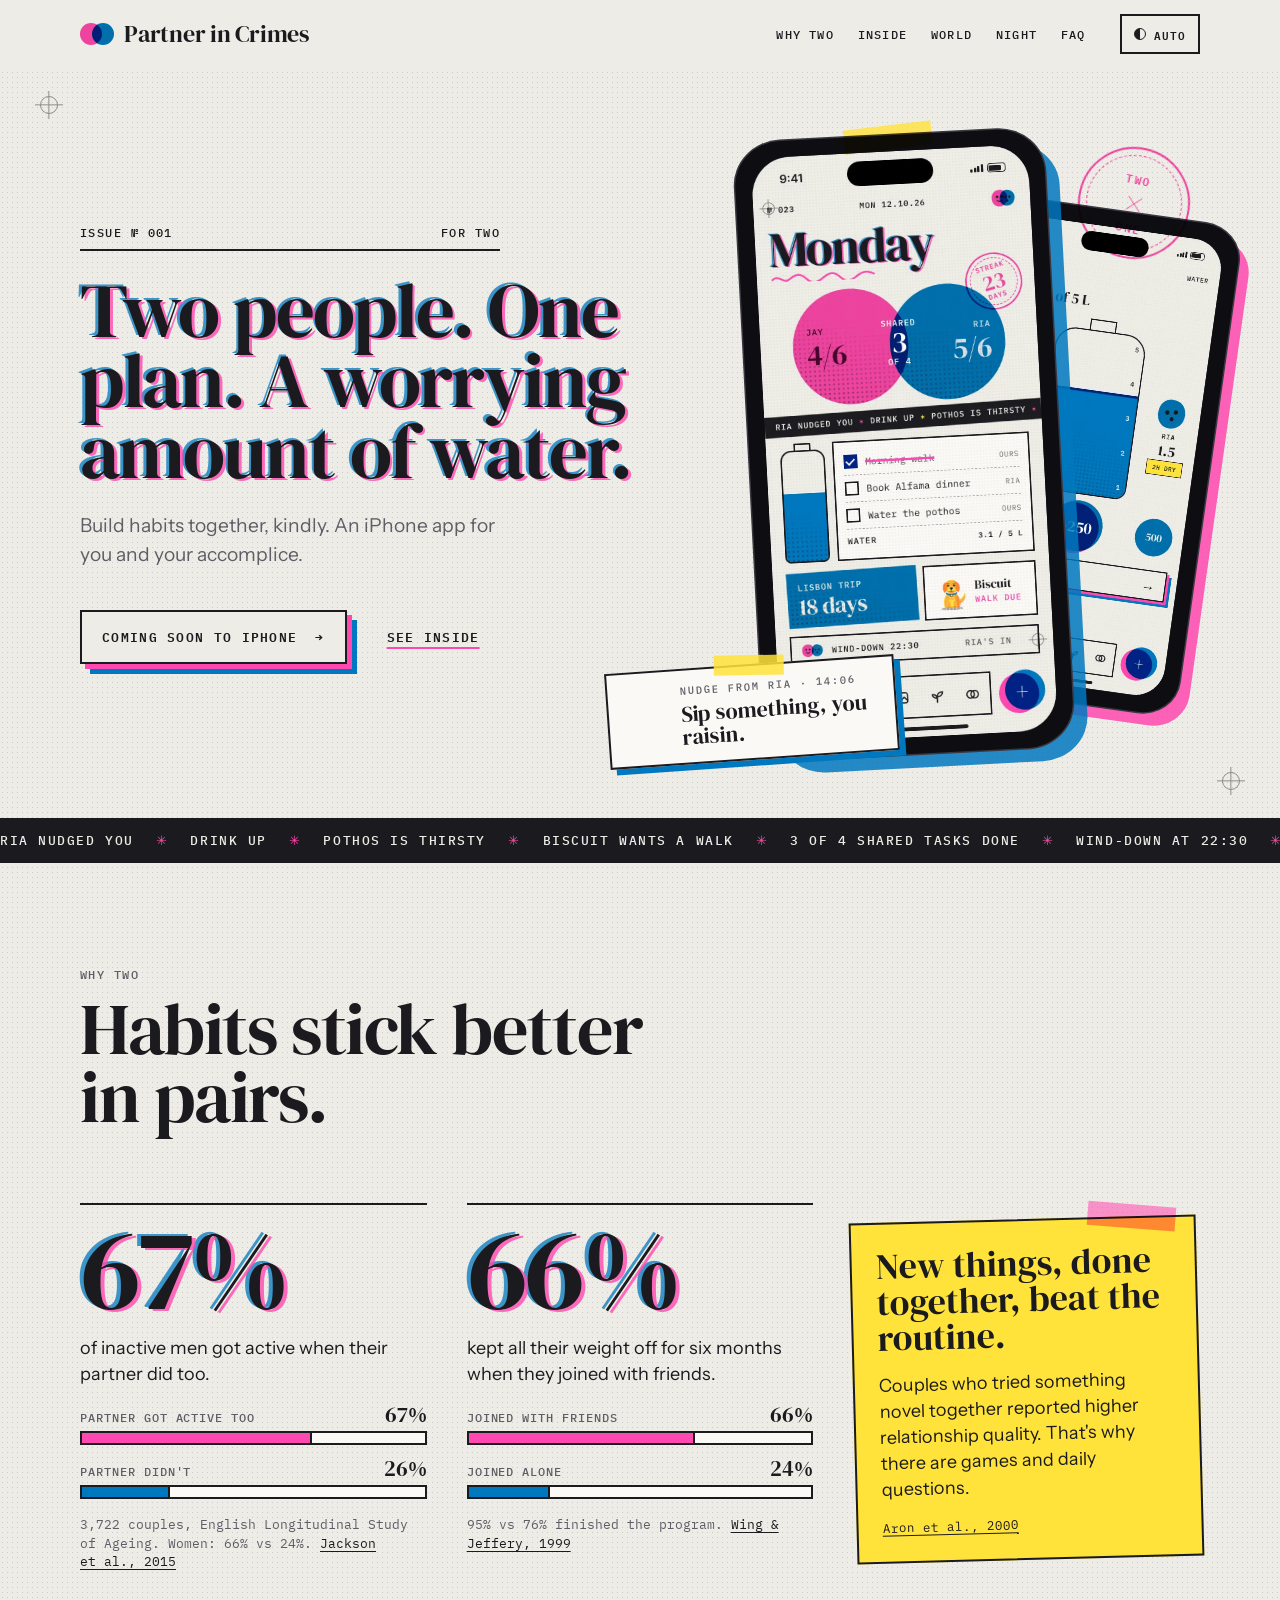
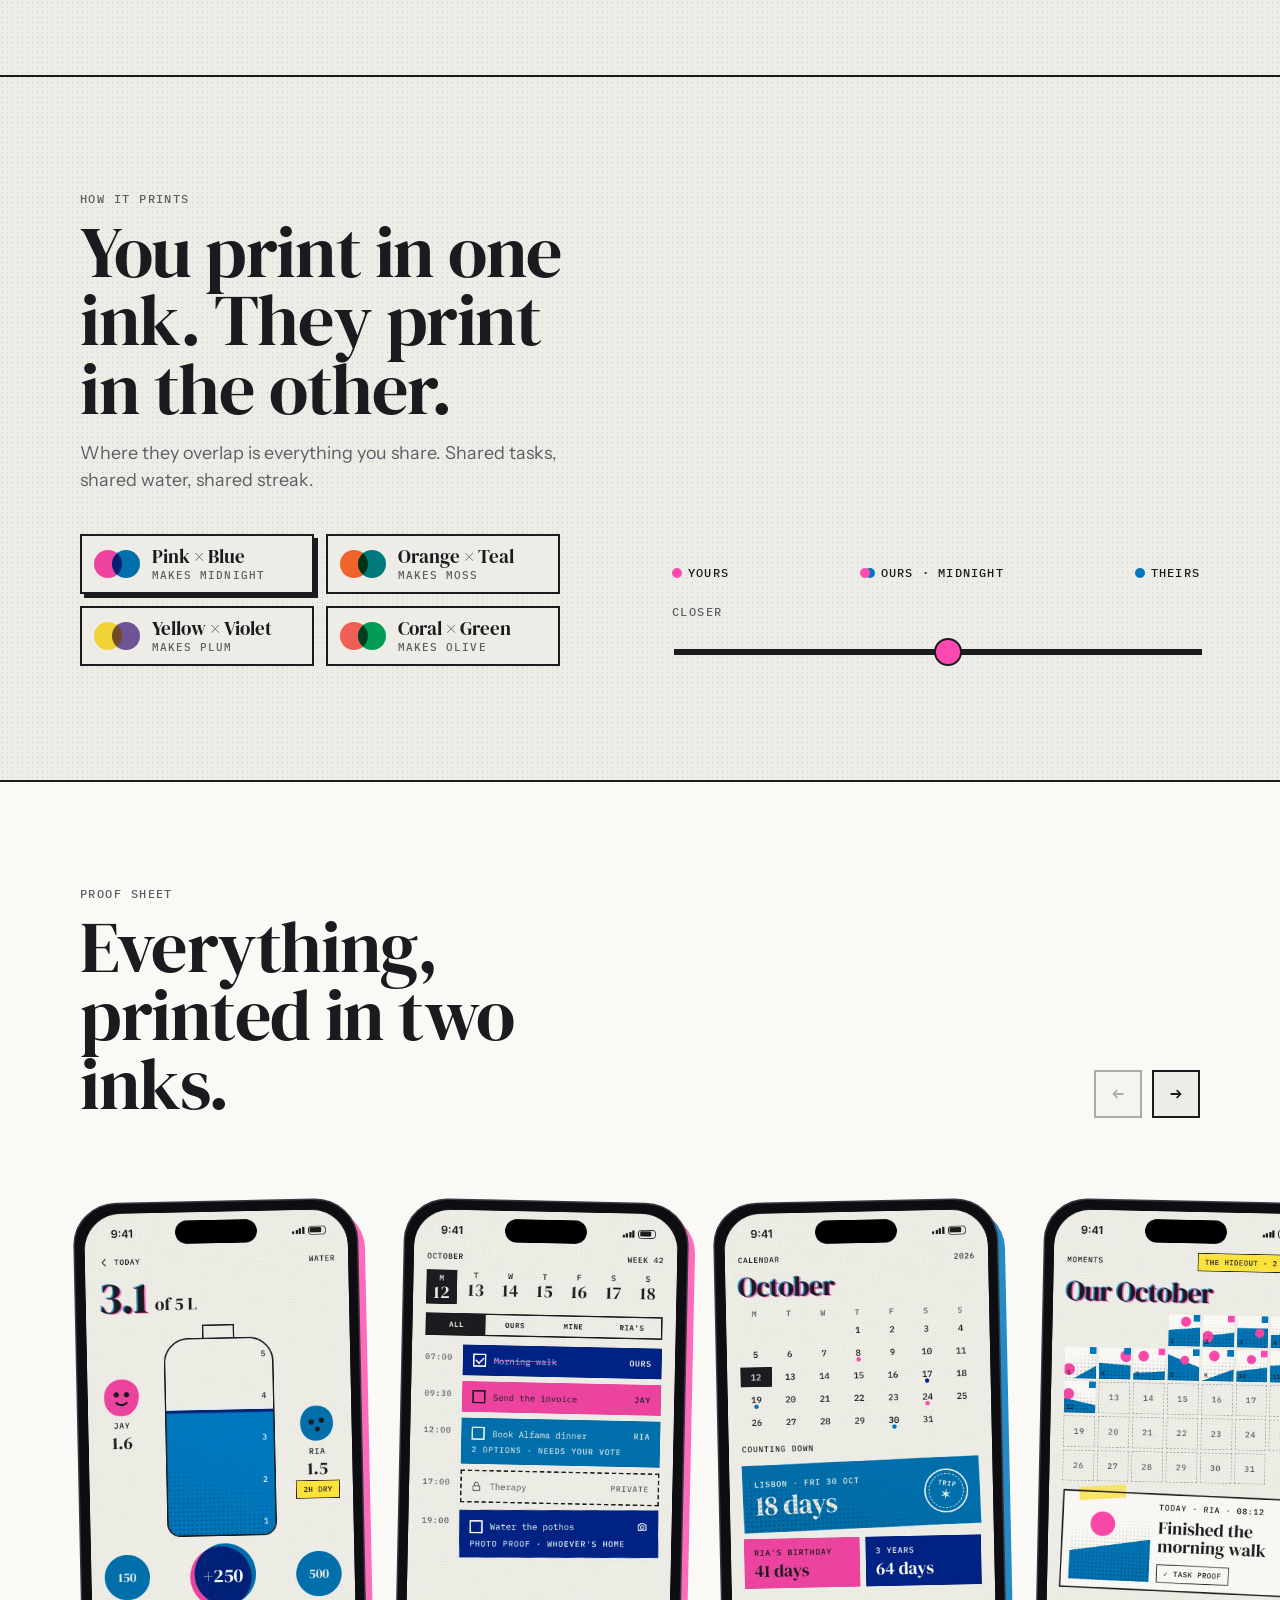
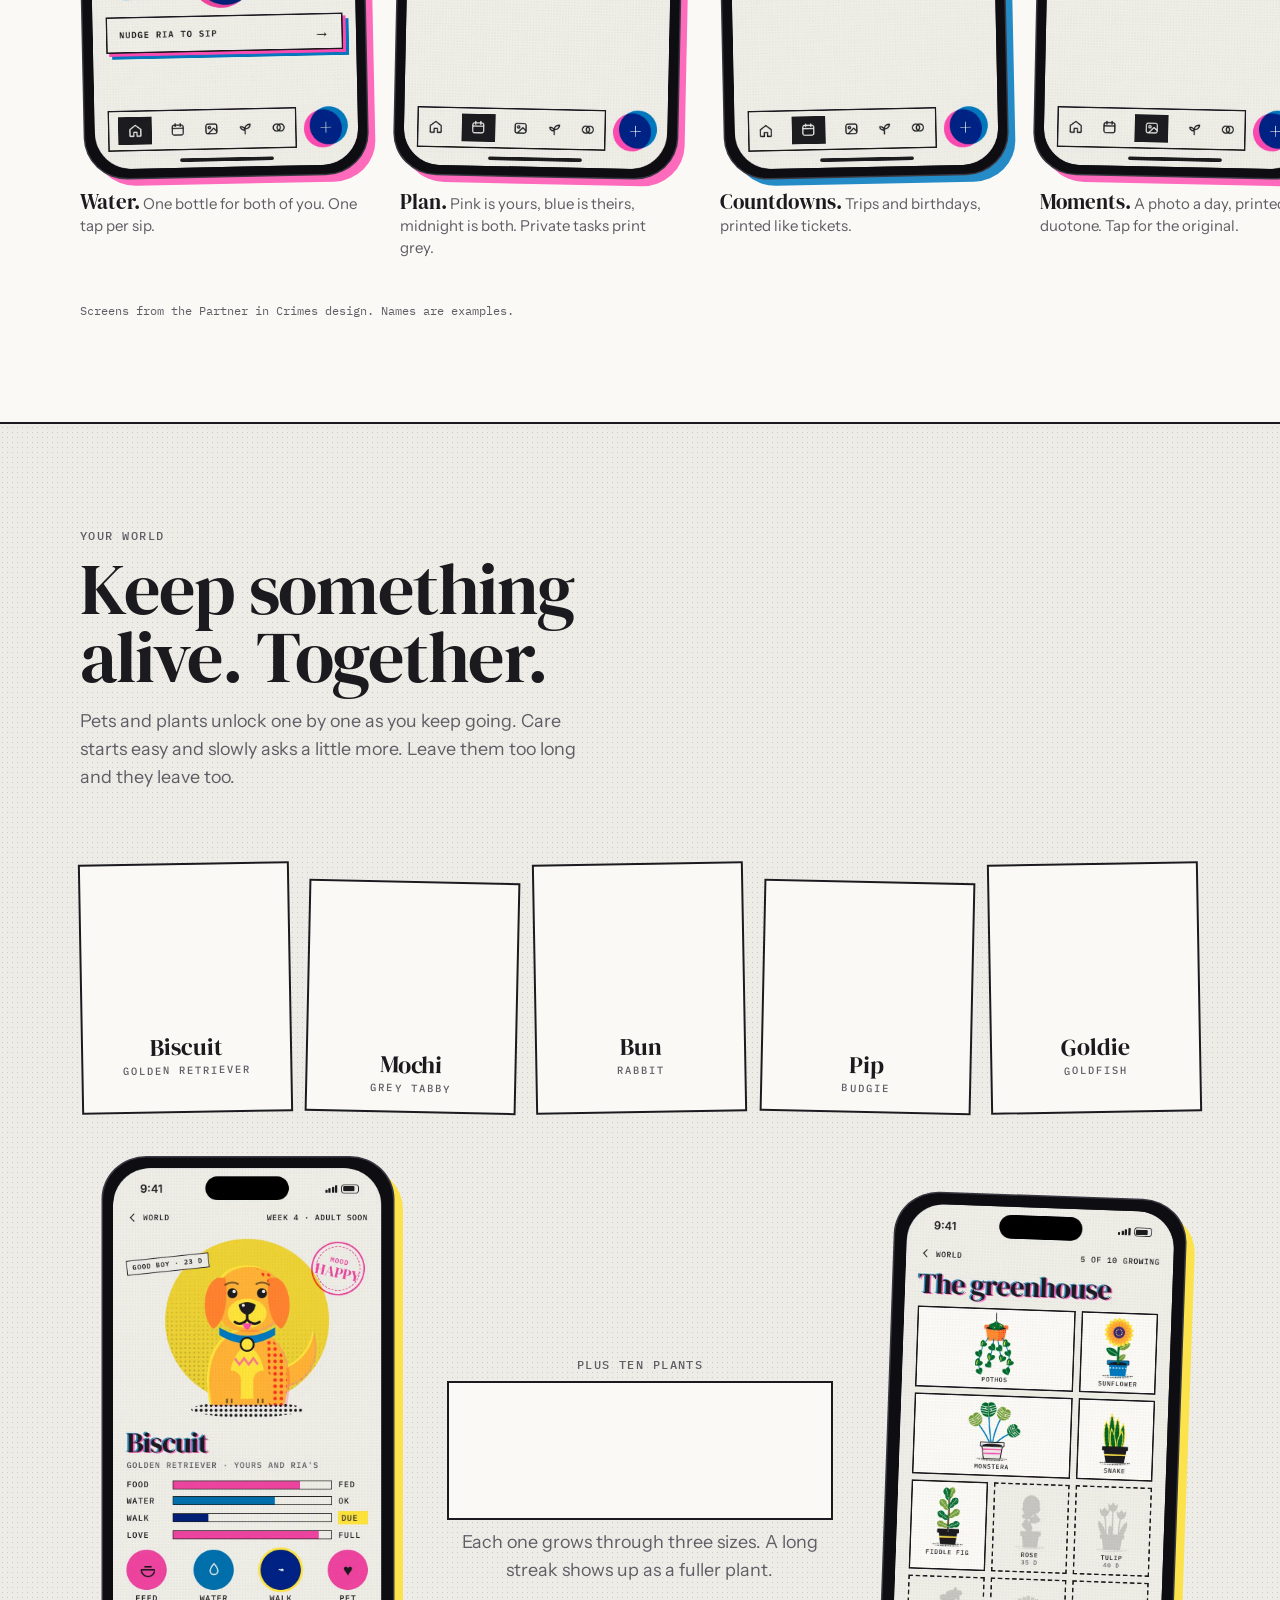
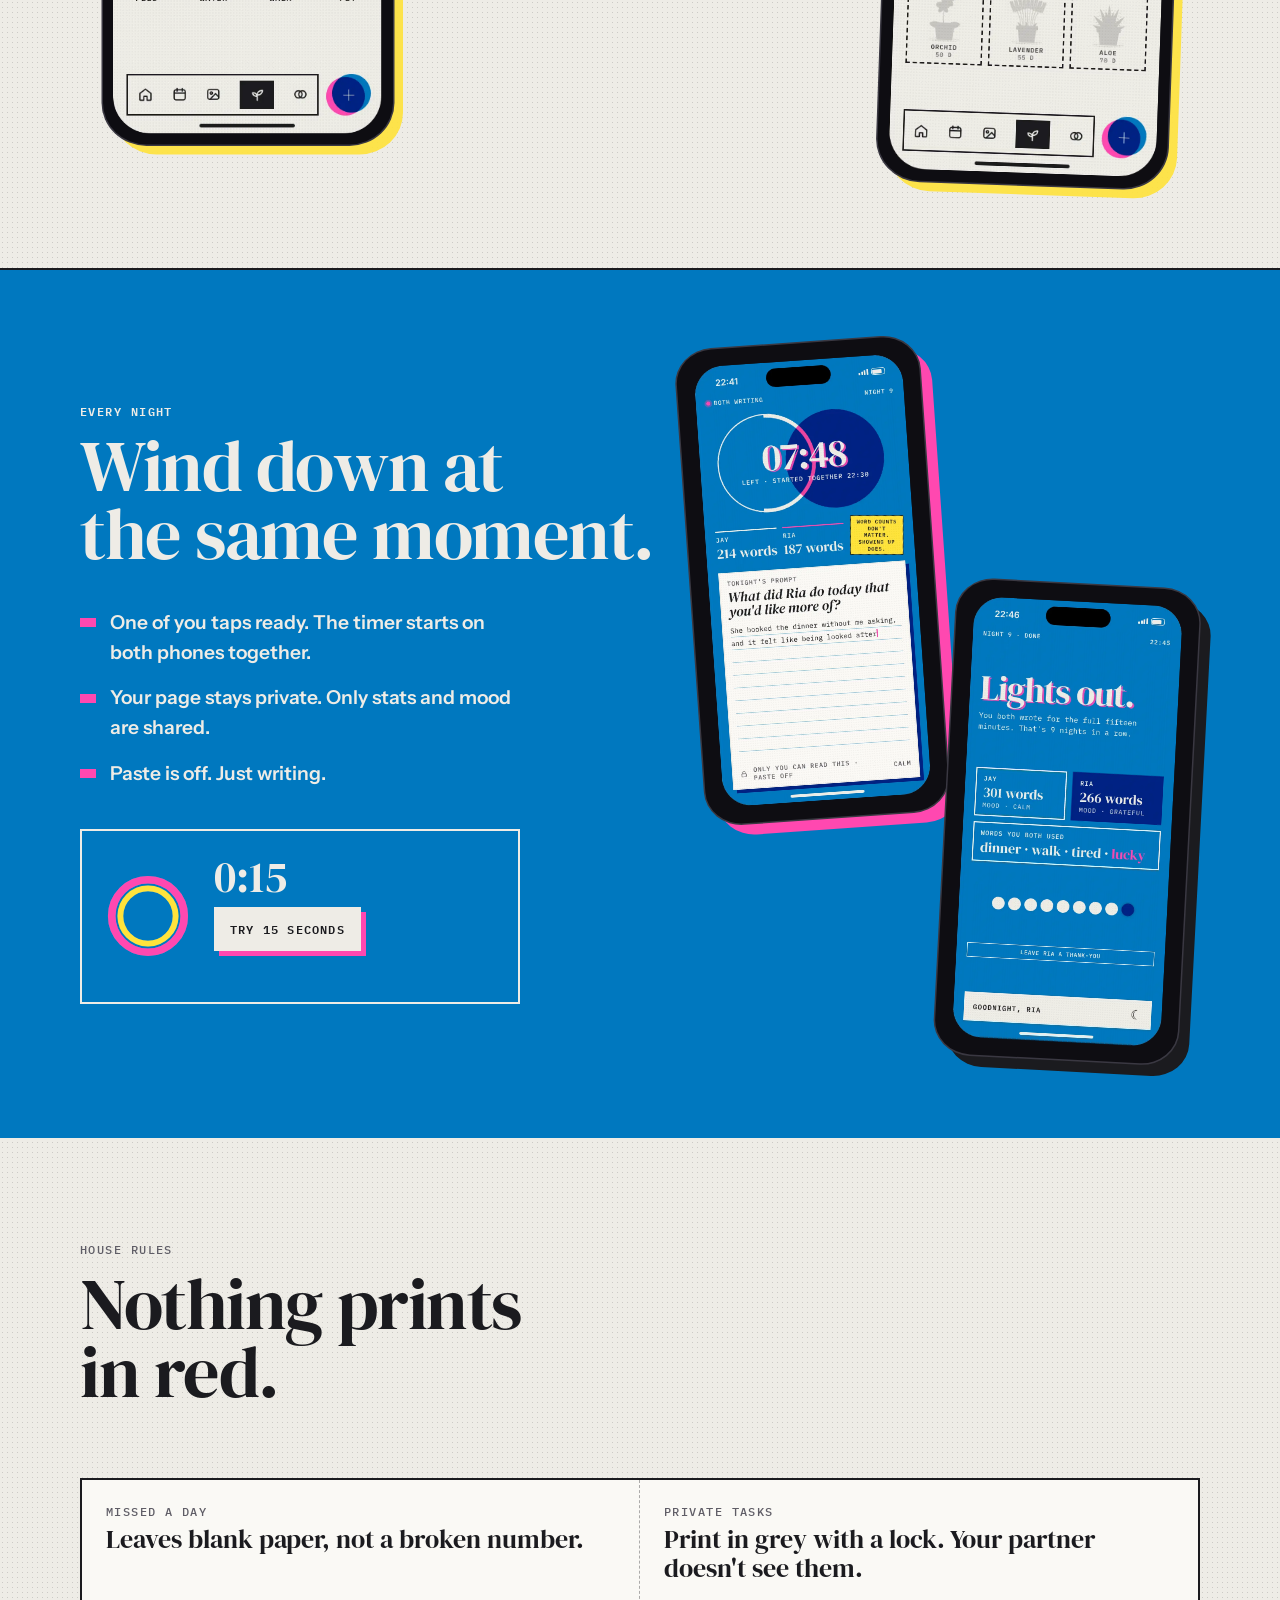
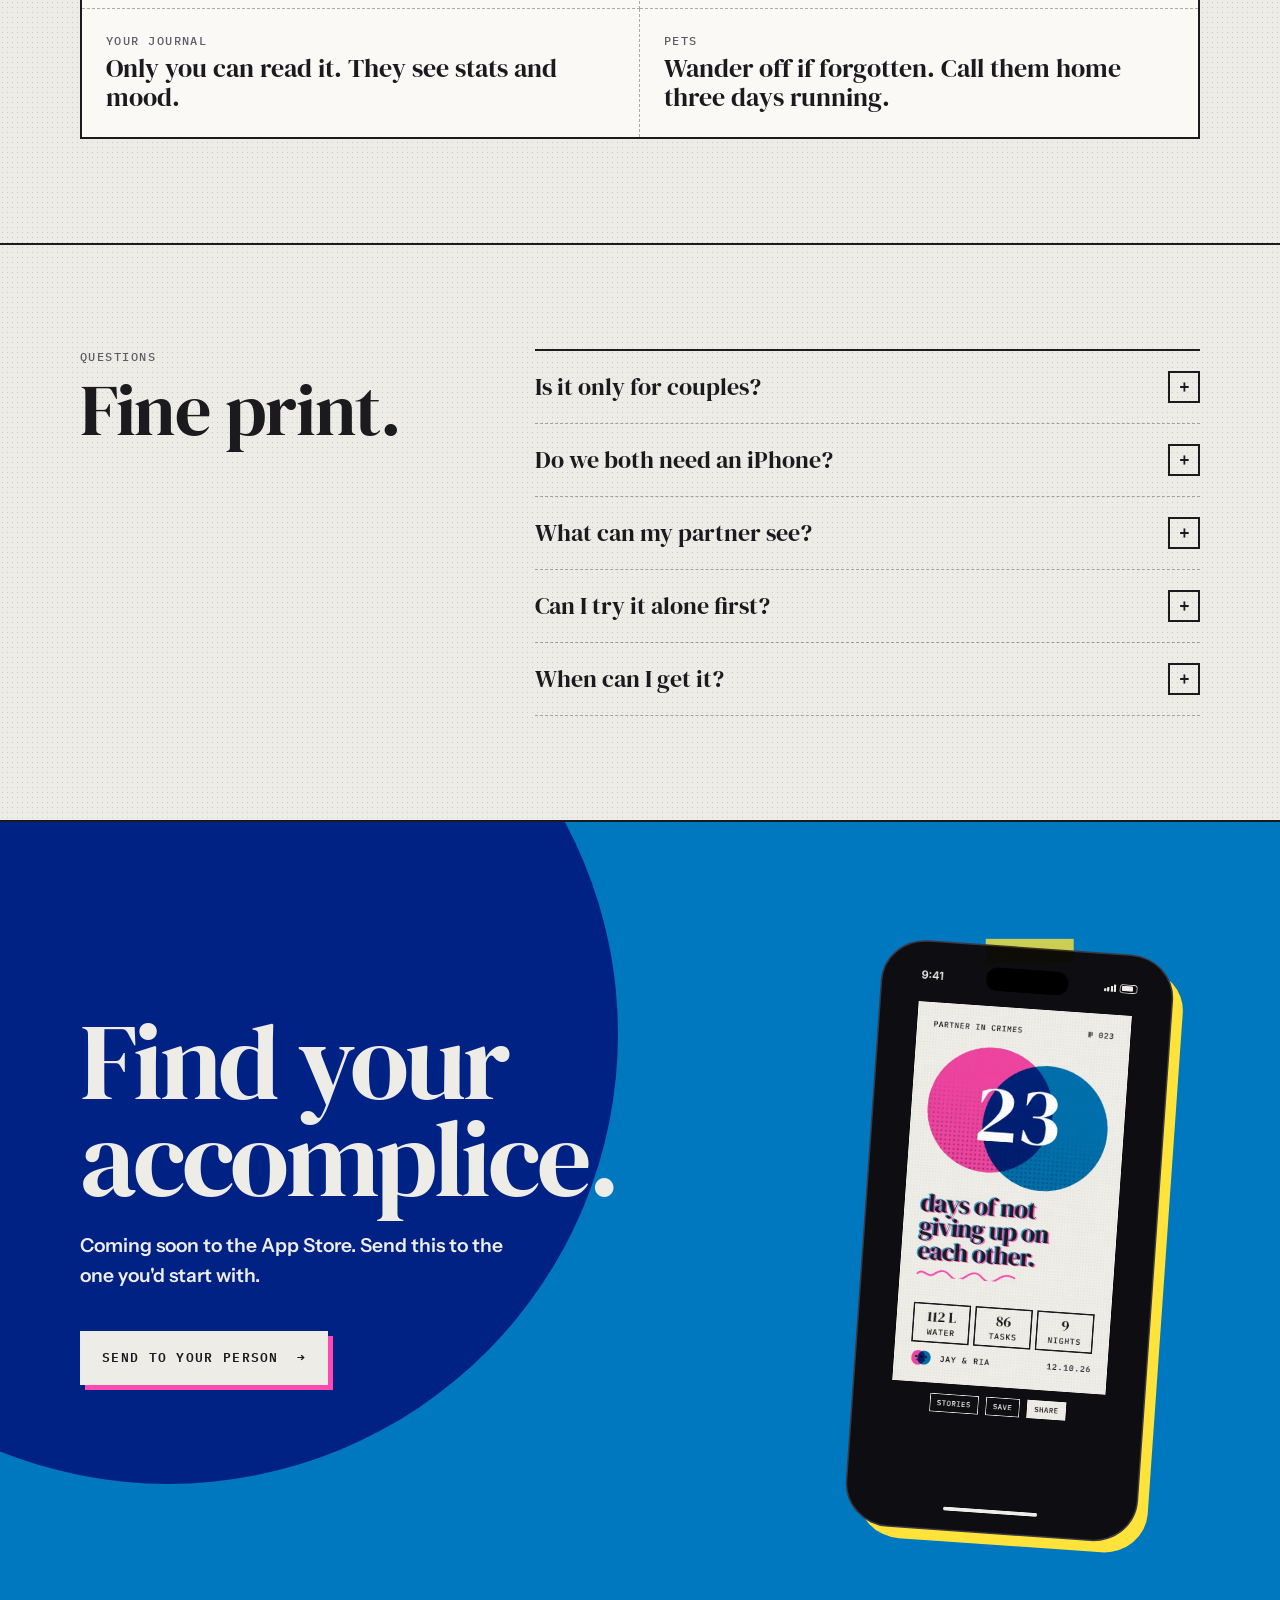
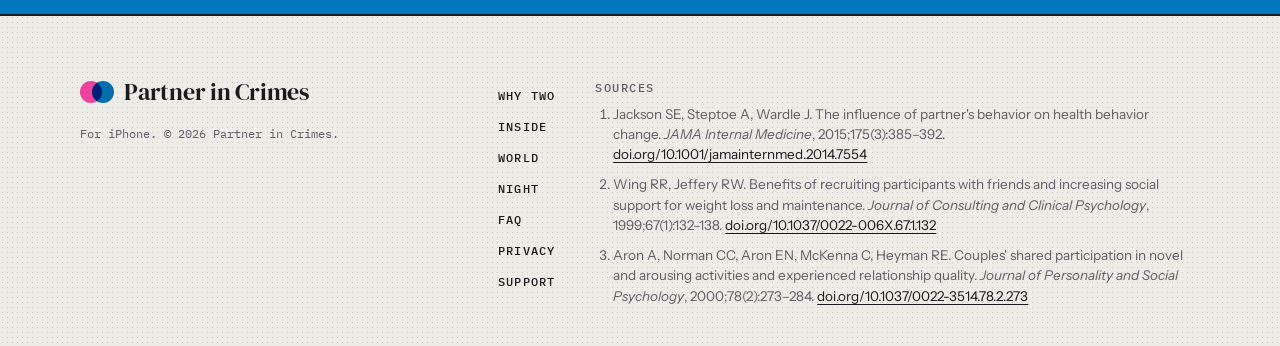
==== index.src.html @ 15391230 "New hero, fuller home screen, scroll effects Hero pairs the home and water screens with a nudge note" ====
<!doctype html>
<html lang="en" class="no-js">
<head>
<meta charset="utf-8">
<meta name="viewport" content="width=device-width, initial-scale=1, viewport-fit=cover">
<title>Partner in Crimes · Habits for two</title>
<meta name="description" content="An iPhone app for two people building habits together. Shared water, plans, photos, pets to keep alive and a wind-down you start at the same moment.">
<link rel="canonical" href="https://jayesh212.github.io/partner-in-crime-site/">
<meta name="theme-color" content="#EEECE6" media="(prefers-color-scheme: light)">
<meta name="theme-color" content="#17161C" media="(prefers-color-scheme: dark)">
<meta property="og:type" content="website">
<meta property="og:title" content="Partner in Crimes · Habits for two">
<meta property="og:description" content="Two people. One plan. A worrying amount of water. Build habits together, kindly.">
<meta property="og:url" content="https://jayesh212.github.io/partner-in-crime-site/">
<meta property="og:image" content="https://jayesh212.github.io/partner-in-crime-site/img/og.jpg">
<meta property="og:image:width" content="1200">
<meta property="og:image:height" content="630">
<meta property="og:image:alt" content="Partner in Crimes: two overlapping ink blobs, pink and blue, beside the app's home screen">
<meta name="twitter:card" content="summary_large_image">
<link rel="icon" href="img/mark.svg" type="image/svg+xml">
<link rel="apple-touch-icon" href="img/touch-icon.png">
<link rel="preconnect" href="https://fonts.googleapis.com">
<link rel="preconnect" href="https://fonts.gstatic.com" crossorigin>
<link rel="stylesheet" href="https://fonts.googleapis.com/css2?family=DM+Serif+Display:ital@0;1&family=IBM+Plex+Mono:wght@400;500;600&family=Instrument+Sans:wght@400;600&display=swap">
<link rel="stylesheet" href="styles.css">
<script>try{var t=localStorage.getItem('pic-theme');if(t==='light'||t==='dark')document.documentElement.dataset.theme=t}catch(e){}</script>
<script type="application/ld+json">
{"@context":"https://schema.org","@type":"SoftwareApplication","name":"Partner in Crimes","operatingSystem":"iOS 17 or later","applicationCategory":"LifestyleApplication","description":"An iPhone app for two people building habits together."}
</script>
</head>
<body>
<div class="progress" aria-hidden="true"><i></i></div>
<!--SPRITES-->
<a class="skip" href="#main">Skip to content</a>

<header class="nav" data-nav>
  <div class="wrap nav__in">
    <a class="brand" href="#top" aria-label="Partner in Crimes, home">
      <span class="mark" aria-hidden="true"><i class="ink ink--a"></i><i class="ink ink--b"></i></span>
      <span class="brand__word">Partner in Crimes</span>
    </a>
    <nav class="nav__links" id="menu" aria-label="Main">
      <a href="#why">Why two</a>
      <a href="#inside">Inside</a>
      <a href="#world">World</a>
      <a href="#night">Night</a>
      <a href="#faq">FAQ</a>
    </nav>
    <button class="theme" type="button" data-theme-btn aria-label="Colour theme: auto">
      <span class="theme__dot" aria-hidden="true"></span><span class="theme__txt" data-theme-txt>Auto</span>
    </button>
    <button class="nav__toggle" type="button" aria-expanded="false" aria-controls="menu" aria-label="Open menu" data-menu-toggle><span></span><span></span></button>
  </div>
</header>

<main id="main">

<!-- HERO -->
<section class="hero" id="top" aria-labelledby="hero-title">
  <span class="reg reg--tl" aria-hidden="true"></span><span class="reg reg--br" aria-hidden="true"></span>
  <div class="wrap hero__grid">
    <div class="hero__copy">
      <p class="meta"><span>Issue № 001</span><span>For two</span></p>
      <h1 class="hero__title mis" id="hero-title">Two people. One plan. A&nbsp;worrying amount of&nbsp;water.</h1>
      <p class="hero__lede">Build habits together, kindly. An iPhone app for you and your accomplice.</p>
      <div class="hero__actions">
        <a class="btn btn--two" href="#get" data-store-link>Coming soon to iPhone <span aria-hidden="true">→</span></a>
        <a class="link" href="#inside">See inside</a>
      </div>
    </div>
    <div class="hero__art">
      <svg class="hero__blob hero__blob--a" aria-hidden="true"><use href="#blob1"/></svg>
      <svg class="hero__blob hero__blob--b" aria-hidden="true"><use href="#blob2"/></svg>
      <figure class="phone phone--back">
        <img src="img/water.webp" alt="" width="722" height="1522" loading="eager">
      </figure>
      <figure class="phone phone--hero">
        <span class="tape" aria-hidden="true"></span>
        <picture>
          <source srcset="img/home-dark.webp" media="(prefers-color-scheme: dark)" data-dark-src>
          <img src="img/home.webp" alt="Home screen: Jay's and Ria's tasks overlap in the middle, with shared water, today's list, a trip countdown, Biscuit the dog and tonight's wind-down" width="722" height="1522" fetchpriority="high">
        </picture>
      </figure>
      <div class="hnote" aria-hidden="true">
        <svg class="hnote__blob"><use href="#blob2"/></svg>
        <div><span class="hnote__lab">Nudge from Ria · 14:06</span><b>Sip something, you raisin.</b></div>
      </div>
      <svg class="hero__plant" viewBox="0 0 120 120" aria-hidden="true"><use href="#pl-monstera"/></svg>
      <svg class="hero__pet" viewBox="0 0 120 120" aria-hidden="true"><use href="#pet-dog"/></svg>
      <span class="stamp stamp--hero" aria-hidden="true">Two<b>×</b>One</span>
    </div>
  </div>
</section>

<div class="ticker" aria-hidden="true"><div class="ticker__track" data-ticker>
  <span>Ria nudged you</span><span>Drink up</span><span>Pothos is thirsty</span><span>Biscuit wants a walk</span><span>3 of 4 shared tasks done</span><span>Wind-down at 22:30</span>
</div></div>

<!-- WHY -->
<section class="why" id="why" aria-labelledby="why-title">
  <div class="wrap">
    <header class="head">
      <p class="lab">Why two</p>
      <h2 class="h2 mis" id="why-title">Habits stick better in&nbsp;pairs.</h2>
    </header>
    <ol class="stats">
      <li class="stat">
        <p class="stat__big"><span class="mis">67%</span></p>
        <p class="stat__text">of inactive men got active when their partner did too.</p>
        <div class="bars" aria-hidden="true">
          <div class="bar"><span>Partner got active too</span><b>67%</b><i class="bar__fill bar__fill--a" style="--v:.67"></i></div>
          <div class="bar"><span>Partner didn't</span><b>26%</b><i class="bar__fill bar__fill--b" style="--v:.26"></i></div>
        </div>
        <p class="sr-only">67% when the partner also got active, 26% when the partner did not.</p>
        <p class="cite">3,722 couples, English Longitudinal Study of Ageing. Women: 66% vs 24%. <a href="#s1">Jackson et&nbsp;al., 2015</a></p>
      </li>
      <li class="stat stat--tilt">
        <p class="stat__big"><span class="mis">66%</span></p>
        <p class="stat__text">kept all their weight off for six months when they joined with friends.</p>
        <div class="bars" aria-hidden="true">
          <div class="bar"><span>Joined with friends</span><b>66%</b><i class="bar__fill bar__fill--a" style="--v:.66"></i></div>
          <div class="bar"><span>Joined alone</span><b>24%</b><i class="bar__fill bar__fill--b" style="--v:.24"></i></div>
        </div>
        <p class="sr-only">66% of those who joined with friends, 24% of those who joined alone.</p>
        <p class="cite">95% vs 76% finished the program. <a href="#s2">Wing &amp; Jeffery, 1999</a></p>
      </li>
      <li class="stat stat--note">
        <span class="tape tape--note" aria-hidden="true"></span>
        <p class="stat__note">New things, done together, beat the routine.</p>
        <p class="stat__text">Couples who tried something novel together reported higher relationship quality. That's why there are games and daily questions.</p>
        <p class="cite"><a href="#s3">Aron et&nbsp;al., 2000</a></p>
      </li>
    </ol>
  </div>
</section>

<!-- INKS -->
<section class="inks" aria-labelledby="inks-title">
  <div class="wrap inks__grid">
    <div class="inks__copy">
      <p class="lab">How it prints</p>
      <h2 class="h2 mis" id="inks-title">You print in one ink. They print in the other.</h2>
      <p class="body">Where they overlap is everything you share. Shared tasks, shared water, shared streak.</p>
      <div class="pairs" role="radiogroup" aria-label="Ink pair" data-pairs></div>
    </div>
    <div class="mixer" data-mixer>
      <div class="mixer__stage" aria-hidden="true">
        <svg class="mixer__blob mixer__blob--a"><use href="#blob1"/></svg>
        <svg class="mixer__blob mixer__blob--b"><use href="#blob2"/></svg>
      </div>
      <div class="mixer__labels" aria-hidden="true"><span data-lab-a>Yours</span><span data-lab-mid>Ours · midnight</span><span data-lab-b>Theirs</span></div>
      <label class="mixer__ctl"><span class="lab">Closer</span>
        <input type="range" min="0" max="100" value="62" data-mixer-range aria-label="Move the two inks closer together">
      </label>
    </div>
  </div>
</section>

<!-- INSIDE -->
<section class="inside" id="inside" aria-labelledby="inside-title">
  <div class="wrap">
    <header class="head head--row">
      <div>
        <p class="lab">Proof sheet</p>
        <h2 class="h2 mis" id="inside-title">Everything, printed in two inks.</h2>
      </div>
      <div class="rail__ctl">
        <button class="sq" type="button" data-rail-prev aria-label="Previous screens">←</button>
        <button class="sq" type="button" data-rail-next aria-label="Next screens">→</button>
      </div>
    </header>
  </div>
  <div class="rail" data-rail tabindex="0" role="region" aria-label="App screens, scroll sideways">
    <figure class="shot"><div class="phone"><img src="img/water.webp" alt="Water screen: a solid blue bottle filling to 3.1 of 5 litres, with each partner's amount" width="722" height="1522" loading="lazy"></div><figcaption><b>Water.</b> One bottle for both of you. One tap per sip.</figcaption></figure>
    <figure class="shot"><div class="phone"><img src="img/plan.webp" alt="Day plan: a printed timetable of tasks coloured by whose they are" width="722" height="1522" loading="lazy"></div><figcaption><b>Plan.</b> Pink is yours, blue is theirs, midnight is both. Private tasks print grey.</figcaption></figure>
    <figure class="shot"><div class="phone"><img src="img/calendar.webp" alt="Calendar with countdown tickets for a trip and a birthday" width="722" height="1522" loading="lazy"></div><figcaption><b>Countdowns.</b> Trips and birthdays, printed like tickets.</figcaption></figure>
    <figure class="shot"><div class="phone"><img src="img/photos.webp" alt="Photo calendar with one small duotone photo per day" width="722" height="1522" loading="lazy"></div><figcaption><b>Moments.</b> A photo a day, printed as a duotone. Tap for the original.</figcaption></figure>
    <figure class="shot"><div class="phone"><img src="img/hideout.webp" alt="The Hideout: a message board of notes in each partner's ink" width="722" height="1522" loading="lazy"></div><figcaption><b>The Hideout.</b> Your private board. Notes, photos and nudges.</figcaption></figure>
    <figure class="shot"><div class="phone"><img src="img/flat.webp" alt="The flat: a printed room with a dog, a cat, a bird and plants" width="722" height="1522" loading="lazy"></div><figcaption><b>The flat.</b> Everyone you're keeping alive, in one room.</figcaption></figure>
    <figure class="shot"><div class="phone"><img src="img/games.webp" alt="Games: scores in each partner's ink and a list of quick games" width="722" height="1522" loading="lazy"></div><figcaption><b>Games.</b> Quick ones, scored in your inks.</figcaption></figure>
    <figure class="shot"><div class="phone"><img src="img/draw.webp" alt="Drawing board: one shared sheet with a heart and a squiggle" width="722" height="1522" loading="lazy"></div><figcaption><b>Drawing board.</b> One shared sheet a day.</figcaption></figure>
    <figure class="shot"><div class="phone"><img src="img/know.webp" alt="Get to know you: a question card with answer choices" width="722" height="1522" loading="lazy"></div><figcaption><b>Get to know you.</b> A score in percent, never a grade.</figcaption></figure>
    <figure class="shot"><div class="phone"><img src="img/activity.webp" alt="Activity: two overlapping step rings with a shared total" width="722" height="1522" loading="lazy"></div><figcaption><b>Steps.</b> Two rings. The overlap is the shared part.</figcaption></figure>
  </div>
  <div class="wrap"><p class="note-small">Screens from the Partner in Crimes design. Names are examples.</p></div>
</section>

<!-- WORLD -->
<section class="world" id="world" aria-labelledby="world-title">
  <div class="wrap">
    <header class="head">
      <p class="lab">Your world</p>
      <h2 class="h2 mis" id="world-title">Keep something alive. <span class="nowrap">Together.</span></h2>
      <p class="body">Pets and plants unlock one by one as you keep going. Care starts easy and slowly asks a little more. Leave them too long and they leave too.</p>
    </header>
    <ul class="pets">
      <li><svg viewBox="0 0 120 120" role="img" aria-label="Biscuit, a golden retriever"><use href="#pet-dog"/></svg><b>Biscuit</b><span>Golden retriever</span></li>
      <li><svg viewBox="0 0 120 120" role="img" aria-label="Mochi, a grey tabby cat"><use href="#pet-cat"/></svg><b>Mochi</b><span>Grey tabby</span></li>
      <li><svg viewBox="0 0 120 120" role="img" aria-label="Bun, a white rabbit"><use href="#pet-rabbit"/></svg><b>Bun</b><span>Rabbit</span></li>
      <li><svg viewBox="0 0 120 120" role="img" aria-label="Pip, a budgie"><use href="#pet-bird"/></svg><b>Pip</b><span>Budgie</span></li>
      <li><svg viewBox="0 0 120 120" role="img" aria-label="Goldie, a goldfish"><use href="#pet-fish"/></svg><b>Goldie</b><span>Goldfish</span></li>
    </ul>
    <div class="world__row">
      <figure class="phone phone--world" data-par="0.07"><img src="img/pet.webp" alt="Biscuit's page: a portrait, a mood stamp, four needs bars and care buttons" width="722" height="1522" loading="lazy"></figure>
      <div class="plants">
        <p class="lab">Plus ten plants</p>
        <div class="plants__row">
          <svg viewBox="0 0 120 120" role="img" aria-label="Pothos"><use href="#pl-pothos"/></svg>
          <svg viewBox="0 0 120 120" role="img" aria-label="Sunflower"><use href="#pl-sunflower"/></svg>
          <svg viewBox="0 0 120 120" role="img" aria-label="Monstera"><use href="#pl-monstera"/></svg>
        </div>
        <p class="body">Each one grows through three sizes. A long streak shows up as a fuller plant.</p>
      </div>
      <figure class="phone phone--world phone--tilt" data-par="-0.07"><img src="img/greenhouse.webp" alt="The greenhouse: plants on printed shelves, locked ones shown as outlines" width="722" height="1522" loading="lazy"></figure>
    </div>
  </div>
</section>

<!-- NIGHT -->
<section class="night" id="night" aria-labelledby="night-title">
  <div class="wrap night__grid">
    <div class="night__copy">
      <p class="lab lab--night">Every night</p>
      <h2 class="h2 mis mis--night" id="night-title">Wind down at the&nbsp;same&nbsp;moment.</h2>
      <ul class="facts">
        <li>One of you taps ready. The timer starts on both phones together.</li>
        <li>Your page stays private. Only stats and mood are shared.</li>
        <li>Paste is off. Just writing.</li>
      </ul>
      <div class="sync" data-sync>
        <div class="sync__blobs" aria-hidden="true">
          <svg class="sync__ring" viewBox="0 0 44 44"><circle cx="22" cy="22" r="19" class="sync__track"/><circle cx="22" cy="22" r="19" class="sync__p sync__p--a" data-ring/></svg>
          <svg class="sync__ring sync__ring--b" viewBox="0 0 44 44"><circle cx="22" cy="22" r="19" class="sync__track"/><circle cx="22" cy="22" r="19" class="sync__p sync__p--b" data-ring/></svg>
        </div>
        <div class="sync__ui">
          <p class="sync__time" data-sync-time>0:15</p>
          <button class="btn btn--paper btn--sm" type="button" data-sync-btn>Try 15 seconds</button>
          <p class="sync__status" role="status" data-sync-status></p>
        </div>
      </div>
    </div>
    <div class="night__art">
      <figure class="phone phone--night-a" data-par="0.09"><img src="img/night-write.webp" alt="Writing screen: a shared timer at 07:48 and both word counts" width="722" height="1522" loading="lazy"></figure>
      <figure class="phone phone--night-b" data-par="-0.07"><img src="img/night-after.webp" alt="After writing: lights out, word counts, and words you both used" width="722" height="1522" loading="lazy"></figure>
    </div>
  </div>
</section>

<!-- KIND -->
<section class="kind" aria-labelledby="kind-title">
  <div class="wrap">
    <header class="head">
      <p class="lab">House rules</p>
      <h2 class="h2 mis" id="kind-title">Nothing prints in&nbsp;red.</h2>
    </header>
    <dl class="form">
      <div><dt>Missed a day</dt><dd>Leaves blank paper, not a broken number.</dd></div>
      <div><dt>Private tasks</dt><dd>Print in grey with a lock. Your partner doesn't see them.</dd></div>
      <div><dt>Your journal</dt><dd>Only you can read it. They see stats and mood.</dd></div>
      <div><dt>Pets</dt><dd>Wander off if forgotten. Call them home three days running.</dd></div>
    </dl>
  </div>
</section>

<!-- FAQ -->
<section class="faq" id="faq" aria-labelledby="faq-title">
  <div class="wrap faq__grid">
    <div>
      <p class="lab">Questions</p>
      <h2 class="h2 mis" id="faq-title">Fine print.</h2>
    </div>
    <div class="faq__list">
      <details><summary>Is it only for couples?</summary><p>No. Couples first, but it works for any two people: friends, siblings, training partners.</p></details>
      <details><summary>Do we both need an iPhone?</summary><p>Yes. Each of you uses your own iPhone running iOS 17 or later.</p></details>
      <details><summary>What can my partner see?</summary><p>Shared tasks, water, steps, streaks, the photos and notes you share, and your journal stats. Not your private tasks or what you write at night.</p></details>
      <details><summary>Can I try it alone first?</summary><p>Yes. You can pair later. Some games can be played against the house until then.</p></details>
      <details><summary>When can I get it?</summary><p>It's being finished now. The App Store link will appear on this page the day it's live.</p></details>
    </div>
  </div>
</section>

<!-- GET -->
<section class="get" id="get" aria-labelledby="get-title">
  <div class="wrap get__grid">
    <div class="get__copy">
      <h2 class="get__title mis mis--night" id="get-title">Find your accomplice.</h2>
      <p class="get__lede">Coming soon to the App Store. Send this to the one you'd start with.</p>
      <div class="get__actions">
        <button class="btn btn--paper" type="button" data-share>Send to your person <span aria-hidden="true">→</span></button>
        <a class="btn btn--paper" href="#get" data-store-link data-store-only hidden>Download on the App Store</a>
      </div>
      <p class="get__status" role="status" data-share-status></p>
    </div>
    <figure class="phone phone--get" data-par="-0.08"><span class="tape" aria-hidden="true"></span><img src="img/streak.webp" alt="Streak card: a poster with the shared day count in the overlap of two inks" width="722" height="1522" loading="lazy"></figure>
  </div>
</section>

</main>

<footer class="foot">
  <div class="wrap foot__grid">
    <div>
      <a class="brand" href="#top"><span class="mark" aria-hidden="true"><i class="ink ink--a"></i><i class="ink ink--b"></i></span><span class="brand__word">Partner in Crimes</span></a>
      <p class="foot__small">For iPhone. © 2026 Partner in Crimes.</p>
    </div>
    <nav aria-label="Footer">
      <a href="#why">Why two</a><a href="#inside">Inside</a><a href="#world">World</a><a href="#night">Night</a><a href="#faq">FAQ</a><a href="privacy.html">Privacy</a><a href="support.html">Support</a>
    </nav>
    <div class="sources">
      <p class="lab">Sources</p>
      <ol>
        <li id="s1">Jackson SE, Steptoe A, Wardle J. The influence of partner's behavior on health behavior change. <i>JAMA Internal Medicine</i>, 2015;175(3):385–392. <a href="https://doi.org/10.1001/jamainternmed.2014.7554" rel="noopener">doi.org/10.1001/jamainternmed.2014.7554</a></li>
        <li id="s2">Wing RR, Jeffery RW. Benefits of recruiting participants with friends and increasing social support for weight loss and maintenance. <i>Journal of Consulting and Clinical Psychology</i>, 1999;67(1):132–138. <a href="https://doi.org/10.1037/0022-006X.67.1.132" rel="noopener">doi.org/10.1037/0022-006X.67.1.132</a></li>
        <li id="s3">Aron A, Norman CC, Aron EN, McKenna C, Heyman RE. Couples' shared participation in novel and arousing activities and experienced relationship quality. <i>Journal of Personality and Social Psychology</i>, 2000;78(2):273–284. <a href="https://doi.org/10.1037/0022-3514.78.2.273" rel="noopener">doi.org/10.1037/0022-3514.78.2.273</a></li>
      </ol>
    </div>
  </div>
</footer>

<script src="main.js" defer></script>
</body>
</html>
---- styles.css ----
/* Partner in Crimes — Riso Duotone site */
:root{
  --paper:#EEECE6; --paper2:#FAF9F5; --ink:#1B1B1F; --grey:#5F5D66;
  --pink:#FF48B0; --blue:#0078BF; --yel:#FFE33B; --navy:#002284;
  --a:var(--pink); --b:var(--blue); --mid:var(--navy);
  --blend:multiply; --dot:rgba(27,27,31,.16); --rule:rgba(27,27,31,.35);
  --serif:'DM Serif Display',Georgia,serif;
  --mono:'IBM Plex Mono',ui-monospace,Menlo,monospace;
  --sans:'Instrument Sans',system-ui,-apple-system,sans-serif;
  --wrap:1200px; --gut:clamp(16px,4vw,40px);
  --s2:8px; --s3:16px; --s4:24px; --s5:40px; --s6:64px; --s7:104px;
  --ease:cubic-bezier(.2,.7,.2,1);
  color-scheme:light;
}
@media (prefers-color-scheme:dark){:root:not([data-theme="light"]){
  --paper:#17161C; --paper2:#221F29; --ink:#EEECE6; --grey:#A3A0AF;
  --pink:#FF5EBB; --blue:#2C9BE6; --yel:#FFE33B; --navy:#B79CFF;
  --blend:screen; --dot:rgba(255,255,255,.08); --rule:rgba(238,236,230,.3); color-scheme:dark}}
:root[data-theme="dark"]{
  --paper:#17161C; --paper2:#221F29; --ink:#EEECE6; --grey:#A3A0AF;
  --pink:#FF5EBB; --blue:#2C9BE6; --yel:#FFE33B; --navy:#B79CFF;
  --blend:screen; --dot:rgba(255,255,255,.08); --rule:rgba(238,236,230,.3); color-scheme:dark}

*,*::before,*::after{box-sizing:border-box}
html{-webkit-text-size-adjust:100%;scroll-behavior:smooth;scroll-padding-top:76px}
body{margin:0;background:var(--paper);color:var(--ink);font:400 17px/1.55 var(--sans);-webkit-font-smoothing:antialiased;overflow-x:hidden;
  background-image:radial-gradient(var(--dot) .6px,transparent .9px);background-size:5px 5px}
img{display:block;max-width:100%;height:auto}
a{color:inherit}
html{-webkit-user-select:none;user-select:none;-webkit-touch-callout:none}
img,svg,a{-webkit-user-drag:none}
input,textarea{-webkit-user-select:text;user-select:text}
h1,h2,h3,p,ol,ul,dl,dd,figure{margin:0}
ol,ul{padding:0;list-style:none}
[hidden]{display:none!important}
:focus-visible{outline:2.5px solid var(--ink);outline-offset:3px}
.skip{position:absolute;left:12px;top:-60px;z-index:200;background:var(--ink);color:var(--paper);padding:10px 16px;font:600 13px var(--mono);text-decoration:none}
.skip:focus{top:12px}
.wrap{max-width:var(--wrap);margin:0 auto;padding:0 var(--gut)}
.nowrap{white-space:nowrap}
.sr-only{position:absolute;width:1px;height:1px;overflow:hidden;clip:rect(0 0 0 0);white-space:nowrap}

/* print kit */
.mis{text-shadow:calc(.035em + var(--v,0) * .05em) calc(.02em + var(--v,0) * .025em) 0 color-mix(in srgb,var(--pink) 80%,transparent),calc(-.035em - var(--v,0) * .05em) calc(-.02em - var(--v,0) * .025em) 0 color-mix(in srgb,var(--blue) 75%,transparent)}
.mis--night{text-shadow:calc(.04em + var(--v,0) * .06em) calc(.03em + var(--v,0) * .03em) 0 color-mix(in srgb,var(--pink) 90%,transparent)}
.lab,.meta{font:500 12px/1.3 var(--mono);letter-spacing:.12em;text-transform:uppercase;color:var(--grey)}
.meta{display:flex;justify-content:space-between;max-width:420px;border-bottom:2px solid var(--ink);padding-bottom:8px;color:var(--ink)}
.h2{font:400 clamp(40px,5.6vw,76px)/.95 var(--serif);letter-spacing:-.02em;margin-top:12px;max-width:16ch}
.body{font-size:clamp(17px,1.4vw,19px);color:var(--grey);max-width:44ch;margin-top:var(--s3)}
.head{margin-bottom:clamp(36px,6vw,72px)}
.head--row{display:flex;justify-content:space-between;align-items:flex-end;gap:var(--s4)}
.tape{position:absolute;width:88px;height:24px;background:color-mix(in srgb,var(--yel) 80%,transparent);mix-blend-mode:var(--blend);z-index:3;top:-10px;left:50%;translate:-50% 0;rotate:-4deg}
.stamp{position:absolute;display:flex;flex-direction:column;align-items:center;justify-content:center;width:112px;height:112px;border-radius:50%;border:2.5px solid var(--pink);color:var(--pink);
  font:600 11px/1 var(--mono);letter-spacing:.14em;text-transform:uppercase;rotate:12deg;mix-blend-mode:var(--blend);z-index:4}
.stamp::before{content:"";position:absolute;inset:6px;border-radius:50%;border:1.2px dashed currentColor}
.stamp b{font:400 34px/1 var(--serif);letter-spacing:0;margin:2px 0}
.reg{position:absolute;width:18px;height:18px;border:1.3px solid var(--ink);border-radius:50%;opacity:.45}
.reg::before,.reg::after{content:"";position:absolute;background:var(--ink)}
.reg::before{left:50%;top:-6px;bottom:-6px;width:1.3px;translate:-50% 0}
.reg::after{top:50%;left:-6px;right:-6px;height:1.3px;translate:0 -50%}

/* buttons */
.btn{display:inline-flex;align-items:center;justify-content:space-between;gap:18px;min-height:54px;padding:0 20px;border:2.5px solid var(--ink);background:var(--ink);color:var(--paper);
  font:600 13px/1 var(--mono);letter-spacing:.1em;text-transform:uppercase;text-decoration:none;cursor:pointer;transition:transform .2s var(--ease),box-shadow .2s var(--ease)}
.btn--two{background:var(--paper);color:var(--ink);box-shadow:5px 5px 0 var(--pink),10px 10px 0 var(--blue)}
.btn--two:hover{transform:translate(-2px,-2px);box-shadow:7px 7px 0 var(--pink),13px 13px 0 var(--blue)}
.btn--two:active{transform:translate(3px,3px);box-shadow:2px 2px 0 var(--pink),4px 4px 0 var(--blue)}
.btn--paper{background:#EEECE6;color:#1B1B1F;border-color:#EEECE6;box-shadow:5px 5px 0 var(--pink)}
.btn--paper:hover{transform:translate(-2px,-2px);box-shadow:7px 7px 0 var(--pink)}
.btn--sm{min-height:44px;padding:0 14px;font-size:12px}
.link{display:inline-flex;align-items:center;min-height:44px;font:600 13px var(--mono);letter-spacing:.1em;text-transform:uppercase;text-underline-offset:5px;text-decoration-thickness:2px;text-decoration-color:var(--pink)}
.sq{width:48px;height:48px;border:2.5px solid var(--ink);background:var(--paper);color:var(--ink);font:500 20px var(--mono);cursor:pointer}
.sq:hover{background:var(--ink);color:var(--paper)}
.sq:disabled{opacity:.35;cursor:default;background:var(--paper);color:var(--ink)}

/* brand mark: two inks overprinting */
.mark{position:relative;width:34px;height:22px;flex:none}
.ink{position:absolute;top:0;width:22px;height:22px;border-radius:50%;mix-blend-mode:var(--blend)}
.ink--a{left:0;background:var(--pink)} .ink--b{right:0;background:var(--blue)}

/* nav */
.nav{position:fixed;inset:0 0 auto;z-index:50;background:var(--paper);border-bottom:2px solid transparent;transition:border-color .2s}
.nav.is-scrolled{border-color:var(--ink)}
.nav__in{display:flex;align-items:center;gap:var(--s4);height:68px}
.brand{display:inline-flex;align-items:center;gap:10px;text-decoration:none}
.brand__word{font:400 24px/1 var(--serif);letter-spacing:-.01em}
.nav__links{display:flex;gap:4px;margin-left:auto}
.nav__links a{font:500 12px var(--mono);letter-spacing:.1em;text-transform:uppercase;text-decoration:none;padding:12px 10px}
.nav__links a:hover{text-decoration:underline;text-decoration-thickness:2px;text-decoration-color:var(--pink);text-underline-offset:5px}
.theme{display:inline-flex;align-items:center;gap:8px;min-height:40px;padding:0 12px;border:2px solid var(--ink);background:transparent;color:var(--ink);font:600 11px var(--mono);letter-spacing:.1em;text-transform:uppercase;cursor:pointer}
.theme__dot{width:12px;height:12px;border-radius:50%;background:linear-gradient(90deg,var(--ink) 50%,transparent 50%);border:1.5px solid var(--ink)}
.nav__toggle{display:none}

/* hero */
.hero{position:relative;padding:clamp(112px,15vh,150px) 0 var(--s6);overflow:hidden}
.reg--tl{left:var(--gut);top:96px}.reg--br{right:var(--gut);bottom:28px}
.hero__grid{display:grid;grid-template-columns:minmax(0,1.1fr) minmax(0,.9fr);gap:var(--s5);align-items:center}
.hero__title{font:400 clamp(48px,6vw,96px)/.92 var(--serif);letter-spacing:-.025em;margin:var(--s4) 0}
.hero__lede{font-size:clamp(18px,1.5vw,21px);color:var(--grey);max-width:34ch;margin-bottom:var(--s5)}
.hero__actions{display:flex;flex-wrap:wrap;align-items:center;gap:var(--s3) var(--s5)}
.hero__art{position:relative;min-height:600px;display:grid;place-items:center}
.hero__blob{position:absolute;width:min(30vw,380px);height:min(30vw,380px);mix-blend-mode:var(--blend)}
.hero__blob--a{color:var(--pink);left:-4%;top:6%;animation:bob 7s ease-in-out infinite}
.hero__blob--b{color:var(--blue);right:-6%;bottom:4%;animation:bob 7s ease-in-out infinite -3.5s}
@keyframes bob{50%{translate:0 -14px;rotate:3deg}}
.stamp--hero{right:2%;top:2%;z-index:4}
.hero__plant{position:absolute;z-index:3;width:clamp(90px,10vw,150px);left:-20%;top:6%;rotate:-8deg;transform-origin:50% 100%}
.hero__pet{position:absolute;z-index:4;width:clamp(96px,10vw,148px);right:4%;bottom:-2%;transform-origin:50% 100%}
.progress{position:fixed;inset:0 0 auto;height:4px;z-index:60;pointer-events:none}
.progress i{display:block;height:100%;width:100%;transform-origin:0 50%;transform:scaleX(var(--sp,0));background:linear-gradient(90deg,var(--pink),var(--blue))}
.hero__art .phone--back{position:absolute;width:min(20vw,250px);right:-2%;top:12%;rotate:8deg;z-index:1;box-shadow:0 0 0 1.5px #3A3842,12px 12px 0 color-mix(in srgb,var(--pink) 85%,transparent)}
.hnote{position:absolute;z-index:3;left:-22%;bottom:-1%;display:flex;gap:12px;align-items:center;max-width:290px;padding:14px 16px;background:#FAF9F5;color:#1B1B1F;border:2.5px solid #1B1B1F;box-shadow:6px 6px 0 var(--blue);rotate:-4deg}
.hnote::before{content:"";position:absolute;width:70px;height:20px;top:-11px;left:50%;translate:-50% 0;rotate:3deg;background:color-mix(in srgb,#FFE33B 85%,transparent)}
.hnote__blob{flex:none;width:44px;height:44px;color:#0078BF}
.hnote__lab{display:block;font:500 10.5px/1.3 var(--mono);letter-spacing:.1em;text-transform:uppercase;color:#5F5D66}
.hnote b{display:block;font:400 22px/1.05 var(--serif);margin-top:4px}

/* phones */
.phone{position:relative;border-radius:15% / 7.1%;background:#0E0D12;padding:3.2%;box-shadow:0 0 0 1.5px #3A3842}
.phone img{width:100%;aspect-ratio:722/1522;border-radius:13.4% / 6.36%}
.phone--hero{width:min(25vw,310px);rotate:-3deg;z-index:2;margin-right:22%;box-shadow:0 0 0 1.5px #3A3842,14px 14px 0 color-mix(in srgb,var(--blue) 85%,transparent)}

/* ticker */
.ticker{border-block:2.5px solid var(--ink);background:var(--ink);color:var(--paper);overflow:hidden;font:500 13px/1 var(--mono);letter-spacing:.12em;text-transform:uppercase}
.ticker__track{display:flex;width:max-content;animation:tick 38s linear infinite}
.ticker span{padding:14px 0;white-space:nowrap}
.ticker span::after{content:"✳";color:var(--pink);margin:0 22px}
@keyframes tick{to{transform:translateX(-50%)}}

/* why */
.why{padding:var(--s7) 0}
.stats{display:grid;grid-template-columns:repeat(3,minmax(0,1fr));gap:var(--s5)}
.stat{display:flex;flex-direction:column;gap:var(--s3);padding-top:var(--s3);border-top:2.5px solid var(--ink)}
.stat__big{font:400 clamp(84px,9vw,136px)/.85 var(--serif);letter-spacing:-.03em}
.stat__text{font-size:18px;line-height:1.45;max-width:30ch}
.bars{display:grid;gap:12px}
.bar{display:grid;grid-template-columns:1fr auto;gap:6px 12px;align-items:baseline}
.bar span{font:500 12px var(--mono);letter-spacing:.08em;text-transform:uppercase;color:var(--grey)}
.bar b{font:400 22px/1 var(--serif)}
.bar::after{content:"";grid-column:1/-1;grid-row:2;height:14px;border:2px solid var(--ink);background:var(--paper2)}
.bar__fill{grid-column:1/-1;grid-row:2;height:14px;width:calc(var(--v) * 100%);border:2px solid var(--ink);z-index:1;transform-origin:left;transform:scaleX(var(--p,1));transition:transform 1.2s var(--ease)}
.bar__fill--a{background:var(--pink)} .bar__fill--b{background:var(--blue)}
.cite{font:400 12.5px/1.5 var(--mono);color:var(--grey)}
.cite a{color:var(--ink);text-underline-offset:3px}
.stat--note{position:relative;border:2.5px solid var(--ink);background:var(--yel);color:#1B1B1F;padding:var(--s4);rotate:-1.5deg;align-self:start;margin-top:var(--s3)}
.stat--note .cite,.stat--note .cite a{color:#1B1B1F}
.stat__note{font:400 clamp(30px,2.8vw,40px)/1 var(--serif)}
.tape--note{top:-14px;left:auto;right:18px;translate:0;rotate:6deg;background:color-mix(in srgb,var(--pink) 55%,transparent);mix-blend-mode:multiply}

/* inks */
.inks{padding:var(--s7) 0;border-top:2.5px solid var(--ink)}
.inks__grid{display:grid;grid-template-columns:minmax(0,1fr) minmax(0,1fr);gap:var(--s6);align-items:center}
.pairs{display:grid;grid-template-columns:repeat(2,minmax(0,1fr));gap:12px;margin-top:var(--s5);max-width:480px}
.pair{display:flex;align-items:center;gap:12px;min-height:60px;padding:10px 12px;border:2px solid var(--ink);background:var(--paper);color:var(--ink);cursor:pointer;text-align:left}
.pair[aria-checked="true"]{border-width:2.5px;box-shadow:4px 4px 0 var(--ink)}
.pair__dots{position:relative;width:46px;height:28px;flex:none}
.pair__dots i{position:absolute;top:0;width:28px;height:28px;border-radius:50%;mix-blend-mode:var(--blend)}
.pair__dots i:last-child{right:0}
.pair__t{display:flex;flex-direction:column;gap:2px}
.pair__t b{font:400 19px/1 var(--serif)}
.pair__t span{font:500 10.5px var(--mono);letter-spacing:.1em;text-transform:uppercase;color:var(--grey)}
.mixer{display:flex;flex-direction:column;gap:var(--s4)}
.mixer__stage{position:relative;height:clamp(240px,30vw,360px)}
.mixer__blob{position:absolute;top:50%;width:min(46%,300px);aspect-ratio:1;translate:0 -50%;mix-blend-mode:var(--blend);transition:left .5s var(--ease),right .5s var(--ease)}
.mixer__blob--a{color:var(--a);left:var(--la,10%);top:44%} .mixer__blob--b{color:var(--b);right:var(--la,10%);top:58%}
.mixer__labels{display:flex;justify-content:space-between;font:500 12px var(--mono);letter-spacing:.1em;text-transform:uppercase}
.mixer__labels span{display:inline-flex;align-items:center;gap:6px}
.mixer__labels span::before{content:"";width:10px;height:10px;border-radius:50%}
.mixer__labels span:nth-child(1)::before{background:var(--a)} .mixer__labels span:nth-child(3)::before{background:var(--b)}
.mixer__labels span:nth-child(2)::before{background:var(--a);box-shadow:5px 0 0 var(--b);margin-right:5px}
.mixer__labels span:nth-child(2){color:var(--ink)}
.mixer__ctl{display:grid;gap:8px}
input[type=range]{-webkit-appearance:none;appearance:none;width:100%;height:44px;background:transparent;cursor:pointer}
input[type=range]::-webkit-slider-runnable-track{height:6px;background:var(--ink)}
input[type=range]::-moz-range-track{height:6px;background:var(--ink)}
input[type=range]::-webkit-slider-thumb{-webkit-appearance:none;width:28px;height:28px;margin-top:-11px;border-radius:50%;background:var(--pink);border:2.5px solid var(--ink)}
input[type=range]::-moz-range-thumb{width:24px;height:24px;border-radius:50%;background:var(--pink);border:2.5px solid var(--ink)}

/* inside rail */
.inside{padding:var(--s7) 0;border-top:2.5px solid var(--ink);background:var(--paper2)}
.rail{scroll-padding-inline:max(var(--gut),calc((100vw - var(--wrap)) / 2 + var(--gut)));display:flex;gap:clamp(20px,3vw,40px);overflow-x:auto;scroll-snap-type:x mandatory;padding:12px max(var(--gut),calc((100vw - var(--wrap)) / 2 + var(--gut))) 36px;scrollbar-width:thin;scrollbar-color:var(--ink) transparent;overscroll-behavior-x:contain}
.rail:focus-visible{outline-offset:-4px}
.shot{flex:none;width:clamp(230px,22vw,290px);scroll-snap-align:start;display:flex;flex-direction:column;gap:var(--s3)}
.shot:nth-child(odd) .phone{rotate:-1.2deg}.shot:nth-child(even) .phone{rotate:1.2deg}
.shot .phone{box-shadow:0 0 0 1.5px #3A3842,8px 8px 0 color-mix(in srgb,var(--pink) 80%,transparent)}
.shot:nth-child(3n) .phone{box-shadow:0 0 0 1.5px #3A3842,8px 8px 0 color-mix(in srgb,var(--blue) 85%,transparent)}
.shot figcaption{font-size:15px;line-height:1.45;color:var(--grey)}
.shot figcaption b{font:400 21px/1 var(--serif);color:var(--ink)}
.note-small{font:400 12px var(--mono);color:var(--grey);margin-top:var(--s2)}
.rail__ctl{display:flex;gap:10px}

/* world */
.world{padding:var(--s7) 0;border-top:2.5px solid var(--ink)}
.pets{display:grid;grid-template-columns:repeat(5,minmax(0,1fr));gap:var(--s3);margin-bottom:var(--s6)}
.pets li{display:flex;flex-direction:column;align-items:center;text-align:center;gap:4px;padding:var(--s3) 8px;border:2px solid var(--ink);background:var(--paper2);position:relative}
.pets li:nth-child(odd){rotate:-1deg}.pets li:nth-child(even){rotate:1.2deg;margin-top:18px}
.pets svg{width:100%;max-width:150px;aspect-ratio:1;overflow:visible}
.pets b{font:400 24px/1 var(--serif)}
.pets span{font:500 10.5px var(--mono);letter-spacing:.1em;text-transform:uppercase;color:var(--grey)}
.world__row{display:grid;grid-template-columns:minmax(0,1fr) minmax(0,1.1fr) minmax(0,1fr);gap:var(--s5);align-items:center}
.phone--world{width:min(100%,290px);justify-self:center;box-shadow:0 0 0 1.5px #3A3842,10px 10px 0 color-mix(in srgb,var(--yel) 90%,transparent)}
.phone--tilt{rotate:2deg}
.plants{text-align:center;display:flex;flex-direction:column;align-items:center;gap:var(--s2)}
.plants__row{display:flex;justify-content:center;gap:4px}
.plants__row svg{width:clamp(90px,9vw,130px);aspect-ratio:1;overflow:visible}
.plants .body{margin-top:0}
.m{mix-blend-mode:multiply}

/* night: blue flood */
.night{padding:var(--s7) 0;background:var(--blue);color:#EEECE6;border-top:2.5px solid var(--ink);position:relative;overflow:hidden}
:root[data-theme="dark"] .night{background:#0D3A66}
@media (prefers-color-scheme:dark){:root:not([data-theme="light"]) .night{background:#0D3A66}}
.night__grid{display:grid;grid-template-columns:minmax(0,1fr) minmax(0,1fr);gap:var(--s6);align-items:center}
.lab--night{color:#EEECE6;font-weight:600}
.facts{margin:var(--s5) 0;display:grid;gap:var(--s3);max-width:40ch}
.facts li{font-size:clamp(18px,1.5vw,20px);font-weight:600;padding-left:30px;position:relative}
.facts li::before{content:"";position:absolute;left:0;top:.55em;width:16px;height:9px;background:var(--pink);mix-blend-mode:normal}
.sync{display:flex;align-items:center;gap:var(--s4);border:2.5px solid #EEECE6;padding:var(--s4);max-width:440px}
.sync__blobs{position:relative;width:84px;height:84px;flex:none}
.sync__ring{position:absolute;inset:0;rotate:-90deg}
.sync__ring--b{inset:10px}
.sync__track{fill:none;stroke:rgba(238,236,230,.25);stroke-width:4}
.sync__p{fill:none;stroke-width:4;stroke-dasharray:119.4;stroke-dashoffset:0;transition:stroke-dashoffset 1s linear}
.sync__p--a{stroke:var(--pink)} .sync__p--b{stroke:var(--yel)}
.sync__ui{display:grid;gap:8px;justify-items:start}
.sync__time{font:400 44px/1 var(--serif);font-variant-numeric:tabular-nums}
.sync__status{font:600 14px var(--mono);min-height:1.4em}
.night__art{position:relative;height:clamp(520px,52vw,660px)}
.night__art .phone{position:absolute;width:min(46%,290px)}
.phone--night-a{left:4%;top:0;rotate:-4deg;box-shadow:0 0 0 1.5px #3A3842,12px 12px 0 var(--pink)}
.phone--night-b{right:2%;bottom:0;rotate:3deg;box-shadow:0 0 0 1.5px #3A3842,12px 12px 0 var(--ink)}

/* kind */
.kind{padding:var(--s7) 0}
.form{display:grid;grid-template-columns:repeat(2,minmax(0,1fr));border:2.5px solid var(--ink);background:var(--paper2)}
.form div{padding:var(--s4);border-bottom:1.5px dashed var(--rule)}
.form div:nth-child(odd){border-right:1.5px dashed var(--rule)}
.form div:nth-last-child(-n+2){border-bottom:0}
.form dt{font:500 12px var(--mono);letter-spacing:.12em;text-transform:uppercase;color:var(--grey);margin-bottom:6px}
.form dd{font:400 clamp(22px,2vw,28px)/1.15 var(--serif)}

/* faq */
.faq{padding:var(--s7) 0;border-top:2.5px solid var(--ink)}
.faq__grid{display:grid;grid-template-columns:minmax(0,1fr) minmax(0,1.6fr);gap:var(--s5)}
.faq__list{border-top:2.5px solid var(--ink)}
details{border-bottom:1.5px dashed var(--rule)}
summary{list-style:none;cursor:pointer;display:flex;justify-content:space-between;align-items:center;gap:var(--s3);padding:20px 0;min-height:44px;font:400 clamp(21px,1.9vw,26px)/1.2 var(--serif)}
summary::-webkit-details-marker{display:none}
summary::after{content:"+";flex:none;width:32px;height:32px;display:grid;place-items:center;border:2px solid var(--ink);font:500 18px/1 var(--mono);transition:rotate .25s var(--ease)}
details[open] summary::after{rotate:45deg;background:var(--pink);border-color:var(--pink);color:#1B1B1F}
details p{color:var(--grey);padding:0 0 22px;max-width:56ch}

/* get: overlap flood */
.get{padding:var(--s7) 0;color:#EEECE6;border-top:2.5px solid var(--ink);position:relative;overflow:hidden;isolation:isolate;background:var(--blue)}
.get::before{content:"";position:absolute;z-index:-1;width:min(90vw,900px);aspect-ratio:1;border-radius:50%;background:var(--pink);mix-blend-mode:multiply;left:-22%;top:-30%}
.get__grid{display:grid;grid-template-columns:minmax(0,1.3fr) minmax(0,.7fr);gap:var(--s5);align-items:center}
.get__title{font:400 clamp(56px,8.4vw,128px)/.9 var(--serif);letter-spacing:-.03em}
.get__lede{font-weight:600;font-size:clamp(18px,1.5vw,21px);max-width:34ch;margin:var(--s4) 0 var(--s5)}
.get__actions{display:flex;flex-wrap:wrap;gap:var(--s4)}
.get__status{margin-top:var(--s3);min-height:1.5em;font:600 14px var(--mono)}
.phone--get{width:min(100%,290px);justify-self:center;rotate:4deg;box-shadow:0 0 0 1.5px #3A3842,12px 12px 0 var(--yel)}

/* footer */
.foot{padding:var(--s6) 0 var(--s5);border-top:2.5px solid var(--ink)}
.foot__grid{display:grid;grid-template-columns:minmax(0,1fr) auto minmax(0,1.6fr);gap:var(--s5)}
.foot nav{display:flex;flex-direction:column}
.foot nav a{font:500 12px var(--mono);letter-spacing:.1em;text-transform:uppercase;text-decoration:none;padding:8px 0}
.foot nav a:hover{text-decoration:underline;text-decoration-color:var(--pink);text-decoration-thickness:2px}
.foot__small{margin-top:var(--s3);font:400 12px var(--mono);color:var(--grey)}
.sources ol{list-style:decimal;padding-left:18px;display:grid;gap:10px;margin-top:var(--s2)}
.sources li{font-size:13.5px;line-height:1.5;color:var(--grey)}
.sources li:target{color:var(--ink);background:color-mix(in srgb,var(--yel) 60%,transparent)}
.sources a{color:var(--ink);word-break:break-word;text-underline-offset:3px}

/* reveal */
.js .rv{opacity:0;transform:translateY(18px);transition:opacity .7s var(--ease),transform .7s var(--ease)}
.js .rv.is-in{opacity:1;transform:none}

/* tablet */
@media (max-width:1024px){
  .nav__links a{padding:12px 6px}
  .stats{grid-template-columns:1fr 1fr}
  .stat--note{grid-column:span 2;max-width:560px}
  .pets{grid-template-columns:repeat(3,minmax(0,1fr))}
  .world__row{grid-template-columns:1fr 1fr}
  .plants{grid-column:span 2;order:-1}
}

/* mobile */
@media (max-width:760px){
  body{font-size:16px}
  .nav__in{height:62px;gap:10px}
  .brand__word{font-size:21px}
  .theme{margin-left:auto;padding:0 10px}
  .theme__txt{display:none}
  .theme{width:44px;height:44px;justify-content:center;padding:0}
  .nav__toggle{display:grid;place-content:center;gap:6px;width:44px;height:44px;border:2px solid var(--ink);background:var(--paper);cursor:pointer}
  .nav__toggle span{display:block;width:18px;height:2px;background:var(--ink);transition:transform .25s var(--ease)}
  .nav__toggle[aria-expanded="true"] span:first-child{transform:translateY(4px) rotate(45deg)}
  .nav__toggle[aria-expanded="true"] span:last-child{transform:translateY(-4px) rotate(-45deg)}
  .nav__links{position:fixed;inset:62px 0 auto;flex-direction:column;gap:0;margin:0;padding:8px var(--gut) 20px;background:var(--paper);border-bottom:2.5px solid var(--ink);
    opacity:0;visibility:hidden;transform:translateY(-8px);transition:opacity .2s,transform .2s var(--ease),visibility .2s}
  .nav__links.is-open{opacity:1;visibility:visible;transform:none}
  .nav__links a{font:400 30px/1.1 var(--serif);letter-spacing:-.01em;text-transform:none;padding:14px 0;border-bottom:1.5px dashed var(--rule)}

  .hero{padding-top:96px}
  .reg--tl{top:80px}
  .hero__grid{grid-template-columns:1fr;gap:var(--s4)}
  .hero__title{font-size:clamp(44px,12.5vw,64px)}
  .hero__art{min-height:0;padding:var(--s4) 0 var(--s3)}
  .hero__blob{width:62vw;height:62vw}
  .phone--hero{width:56vw;max-width:270px;margin-right:24%}
  .hero__art .phone--back{width:42vw;max-width:200px;right:0;top:14%}
  .hero__art{padding-bottom:64px}
  .hnote{left:0;bottom:0;max-width:min(78vw,280px);padding:10px 12px}
  .hnote b{font-size:18px}
  .hnote__blob{width:34px;height:34px}
  .hero__plant{width:74px;left:-2%;top:30%}
  .hero__pet{width:84px;right:0;bottom:0}
  .stamp--hero{width:88px;height:88px;font-size:9px;right:0;top:0}
  .stamp b{font-size:26px}

  .why,.inks,.inside,.world,.night,.kind,.faq,.get{padding:var(--s6) 0}
  .stats{grid-template-columns:1fr}
  .stat--note{grid-column:auto}
  .inks__grid{grid-template-columns:1fr;gap:var(--s5)}
  .pairs{grid-template-columns:1fr 1fr;gap:8px}
  .pair{padding:8px;gap:8px}
  .pair__dots{width:38px;height:24px}.pair__dots i{width:24px;height:24px}
  .pair__t b{font-size:16px}
  .head--row{align-items:flex-end}
  .rail__ctl{display:none}
  .shot{width:72vw}
  .pets{grid-template-columns:repeat(2,minmax(0,1fr))}
  .pets li:last-child{grid-column:span 2;width:50%;justify-self:center}
  .pets li:nth-child(even){margin-top:0}
  .world__row{grid-template-columns:1fr 1fr;gap:var(--s4)}
  .night__grid{grid-template-columns:1fr;gap:var(--s5)}
  .night__art{height:118vw;max-height:640px}
  .sync{padding:var(--s3);gap:var(--s3)}
  .form{grid-template-columns:1fr}
  .form div:nth-child(odd){border-right:0}
  .form div:nth-last-child(2){border-bottom:1.5px dashed var(--rule)}
  .faq__grid{grid-template-columns:1fr;gap:var(--s4)}
  .get__grid{grid-template-columns:1fr}
  .get::before{width:150vw;left:-60%;top:-20%}
  .get__actions .btn{width:100%}
  .phone--get{width:64vw}
  .foot__grid{grid-template-columns:1fr}
}

@media (prefers-reduced-motion:reduce){
  html{scroll-behavior:auto}
  *,*::before,*::after{animation:none!important;transition-duration:.01ms!important}
  .js .rv{opacity:1;transform:none}
}

/* pet and plant art is printed on light stock in both themes */
.pets li{background:#FAF9F5;color:#1B1B1F;border-color:#1B1B1F}
.pets li span{color:#5F5D66}
.plants__row{background:#FAF9F5;border:2px solid var(--ink);padding:10px 14px}
:root[data-theme="dark"] .get{background:#0D3A66}
@media (prefers-color-scheme:dark){:root:not([data-theme="light"]) .get{background:#0D3A66}}

/* ---------- motion ---------- */
/* privacy + support */
.docpage{background-image:radial-gradient(var(--dot) 1px,transparent 1.2px);background-size:7px 7px}
.doc__nav{display:flex;gap:4px;margin-left:auto}
.doc__nav a{font:500 12px var(--mono);letter-spacing:.1em;text-transform:uppercase;text-decoration:none;padding:12px 10px}
.doc__nav a:hover,.doc__nav a[aria-current]{text-decoration:underline;text-decoration-thickness:2px;text-decoration-color:var(--pink);text-underline-offset:5px}
.doc{padding:calc(68px + var(--s6)) 0 var(--s7)}
.doc__grid{display:grid;grid-template-columns:minmax(0,1fr) minmax(0,1.6fr);gap:var(--s5);align-items:start}
.doc__head{position:sticky;top:calc(68px + var(--s5))}
.doc__lede{margin-top:var(--s4);font-size:19px;max-width:30ch;color:var(--grey)}
.doc__body{display:grid;gap:var(--s5);min-width:0}
.doc__body h2{font:400 clamp(26px,2.4vw,34px)/1.1 var(--serif);letter-spacing:-.01em;margin-bottom:var(--s3)}
.doc__body p{max-width:60ch}
.doc__body p+p{margin-top:var(--s3)}
.doc__body a:not(.btn){text-decoration-color:var(--pink);text-decoration-thickness:2px;text-underline-offset:3px}
.doc__card{border:2.5px solid var(--ink);background:var(--paper2);padding:var(--s4);box-shadow:6px 6px 0 var(--pink),12px 12px 0 var(--blue)}
.doc__ticks{list-style:none;padding:0;margin:0;display:grid;gap:10px;font-weight:600}
.doc__ticks li{display:flex;gap:12px;align-items:baseline}
.doc__ticks li::before{content:"";flex:none;width:12px;height:12px;border-radius:50%;background:var(--pink);box-shadow:5px 0 0 var(--blue);translate:0 1px}
.doc__list{margin:0;border-top:2.5px solid var(--ink)}
.doc__list div{display:grid;grid-template-columns:150px minmax(0,1fr);gap:var(--s3);padding:16px 0;border-bottom:1.5px dashed var(--rule)}
.doc__list dt{font:600 12px/1.6 var(--mono);letter-spacing:.1em;text-transform:uppercase}
.doc__list dd{margin:0}
.doc__date{margin-top:var(--s4)}
.doc__btn{margin-top:var(--s2)}
.foot__row{display:flex;justify-content:space-between;align-items:center;gap:var(--s4);flex-wrap:wrap}
.foot__row nav{flex-direction:row;gap:var(--s4)}
.foot--doc .foot__small{margin:0}
@media (max-width:760px){
  .doc{padding:calc(62px + var(--s5)) 0 var(--s6)}
  .doc__grid{grid-template-columns:1fr;gap:var(--s5)}
  .doc__head{position:static}
  .doc__nav a{padding:12px 6px}
  .doc__list div{grid-template-columns:1fr;gap:4px}
  .doc__card{box-shadow:5px 5px 0 var(--pink),10px 10px 0 var(--blue)}
}
@media (max-width:400px){ .docpage .brand__word{display:none} }

@media (prefers-reduced-motion:no-preference){
  /* headings print slightly off-register, then settle */
  .js .h2.mis,.js .get__title{text-shadow:none}
  .js .h2.mis.is-in,.js .get__title.is-in{animation:settle 1.1s var(--ease) backwards}
  @keyframes settle{
    from{text-shadow:.16em .09em 0 color-mix(in srgb,var(--pink) 80%,transparent),-.16em -.09em 0 color-mix(in srgb,var(--blue) 75%,transparent)}
    to{text-shadow:.035em .02em 0 color-mix(in srgb,var(--pink) 80%,transparent),-.035em -.02em 0 color-mix(in srgb,var(--blue) 75%,transparent)}}
  .js .night .h2.mis.is-in,.js .get__title.is-in{animation-name:settle-night}
  @keyframes settle-night{from{text-shadow:.16em .1em 0 color-mix(in srgb,var(--pink) 90%,transparent)}to{text-shadow:.04em .03em 0 color-mix(in srgb,var(--pink) 90%,transparent)}}

  /* hero pet and plant */
  .hero__pet{animation:wag 2.6s ease-in-out infinite}
  .hero__plant{animation:sway 5s ease-in-out infinite}
  @keyframes wag{0%,100%{rotate:0deg}20%{rotate:-4deg;translate:0 -6px}40%{rotate:3deg;translate:0 0}}
  .hero__pet,.hero__plant{transform:translateY(calc(var(--py,0) * -.22px))}
  /* scroll-linked drift */
  [data-par]{transform:translateY(var(--par,0px))}
  .ticker{transform:skewX(calc(var(--v,0) * -8deg))}
  /* hero: the title settles on load, the phone floats, blobs drift on scroll */
  .hero__title{animation:settle 1.4s .15s var(--ease) backwards}
  .phone--hero{animation:float 6s ease-in-out infinite}
  .hero__blob--a{transform:translateY(calc(var(--py,0) * -.18px))}
  .hero__blob--b{transform:translateY(calc(var(--py,0) * .12px))}
  .hero__art .phone--hero{transform:translateY(calc(var(--py,0) * -.08px))}
  .phone--back{animation:float 7s ease-in-out infinite -2.5s}
  .hnote{animation:bob-sm 4.5s ease-in-out infinite -1s}
  @keyframes float{50%{translate:0 -12px}}
  .stamp{animation:spin 40s linear infinite}
  @keyframes spin{to{rotate:372deg}}

  /* pets bob, each on its own beat; lift when you point at one */
  .pets svg{animation:bob-sm 3.6s ease-in-out infinite}
  .pets li:nth-child(2) svg{animation-delay:-.7s}.pets li:nth-child(3) svg{animation-delay:-1.4s}
  .pets li:nth-child(4) svg{animation-delay:-2.1s}.pets li:nth-child(5) svg{animation-delay:-2.8s}
  @keyframes bob-sm{50%{translate:0 -5px}}
  .pets li{transition:rotate .35s var(--ease),translate .35s var(--ease),box-shadow .35s var(--ease)}
  .pets li:hover{rotate:0deg;translate:0 -6px;box-shadow:6px 6px 0 var(--pink)}
  .plants__row svg{transform-origin:50% 90%;animation:sway 5s ease-in-out infinite}
  .plants__row svg:nth-child(2){animation-delay:-1.6s}.plants__row svg:nth-child(3){animation-delay:-3.2s}
  @keyframes sway{50%{rotate:-2.5deg}}

  /* rail: phones straighten and lift */
  .shot .phone{transition:rotate .4s var(--ease),translate .4s var(--ease)}
  .shot:hover .phone,.shot:focus-within .phone{rotate:0deg;translate:0 -8px}

  /* sticky note swings a little */
  .stat--note{transition:rotate .5s var(--ease)}
  .stat--note:hover{rotate:.5deg}

  /* mixer blobs breathe */
  .mixer__blob svg,.mixer__blob{animation:breathe 4.5s ease-in-out infinite}
  .mixer__blob--b{animation-delay:-2.2s}
  @keyframes breathe{50%{scale:1.035}}

  /* night phones float out of step */
  .phone--night-a{animation:float 7s ease-in-out infinite}
  .phone--night-b{animation:float 7s ease-in-out infinite -3.5s}
  .phone--get{animation:float 6.5s ease-in-out infinite -2s}

  /* reveal with a small print-feed tilt */
  .js .rv{transform:translateY(22px) rotate(.6deg)}
  .js .rv.is-in{transform:none}
  .js .pets li.rv{transition:opacity .6s var(--ease),transform .6s var(--ease),rotate .35s var(--ease),translate .35s var(--ease),box-shadow .35s var(--ease)}
  .js .pets li:nth-child(2).rv{transition-delay:.06s}.js .pets li:nth-child(3).rv{transition-delay:.12s}
  .js .pets li:nth-child(4).rv{transition-delay:.18s}.js .pets li:nth-child(5).rv{transition-delay:.24s}
}
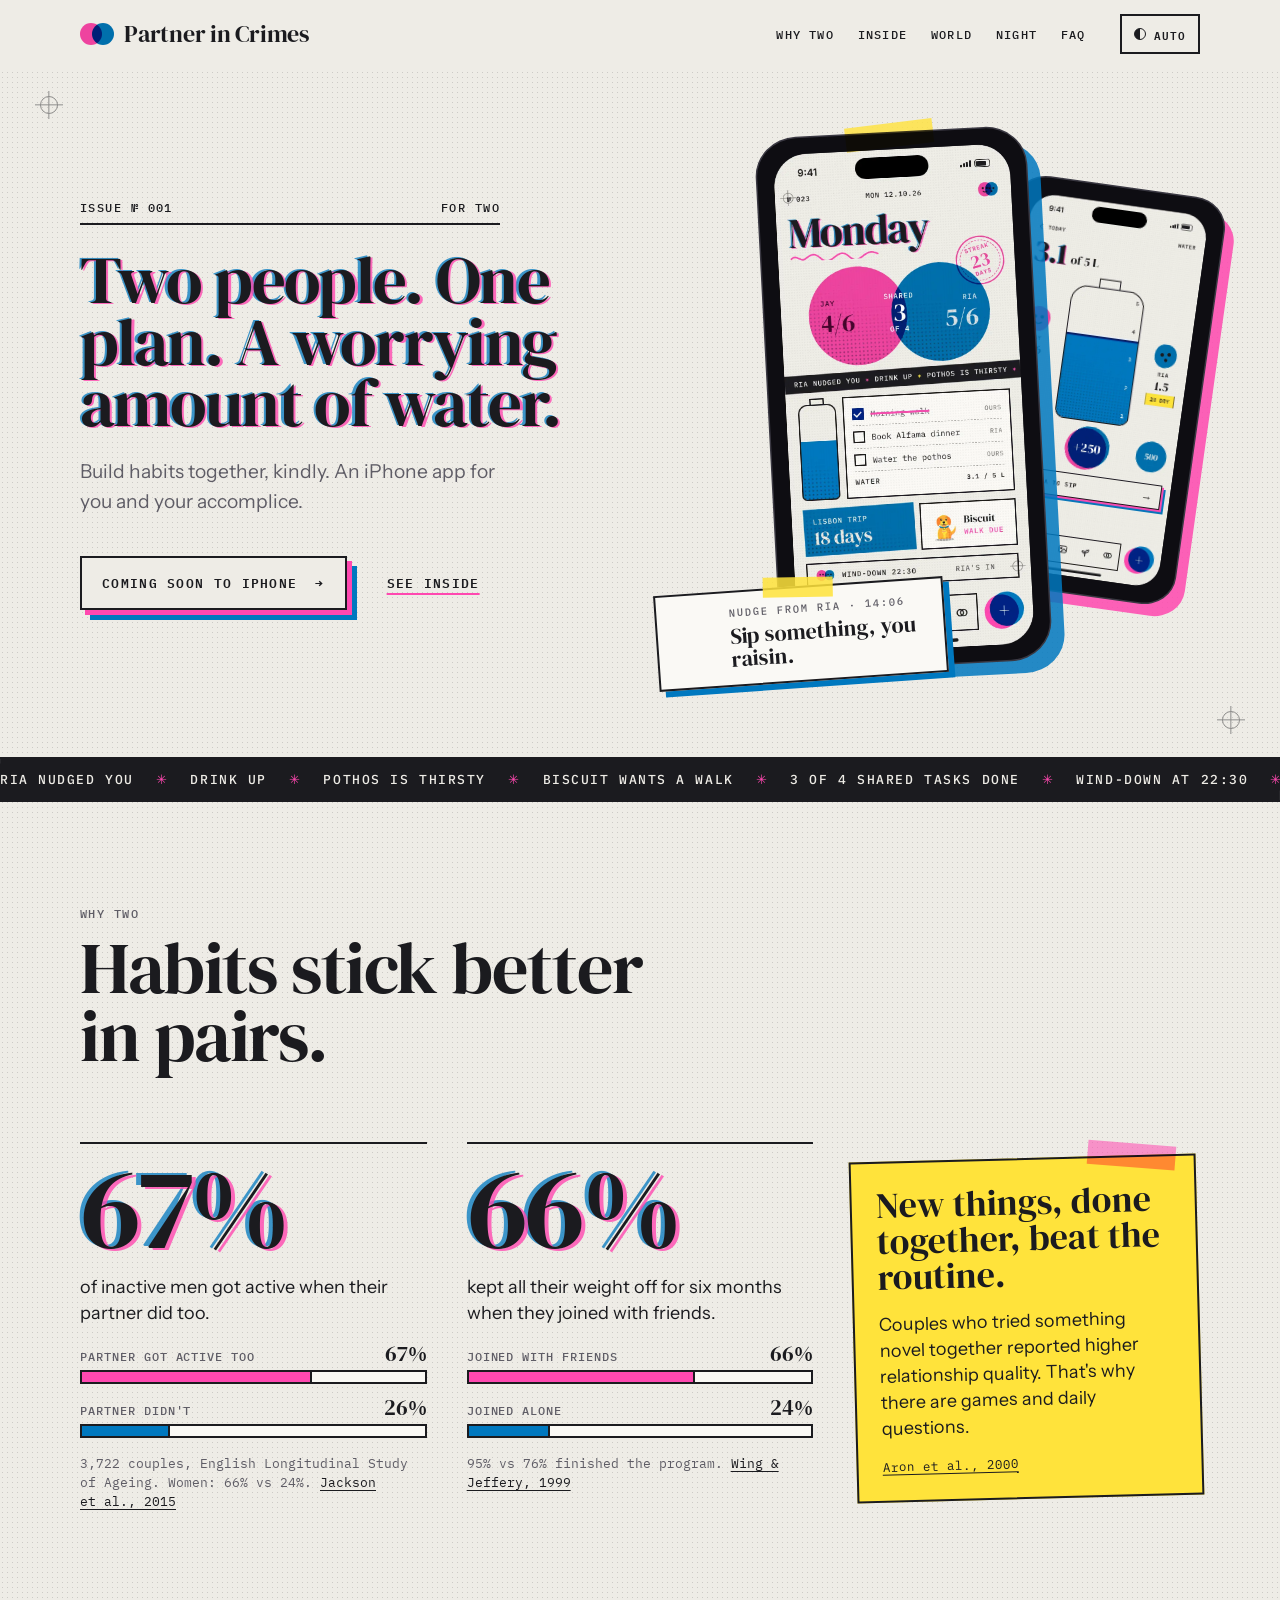
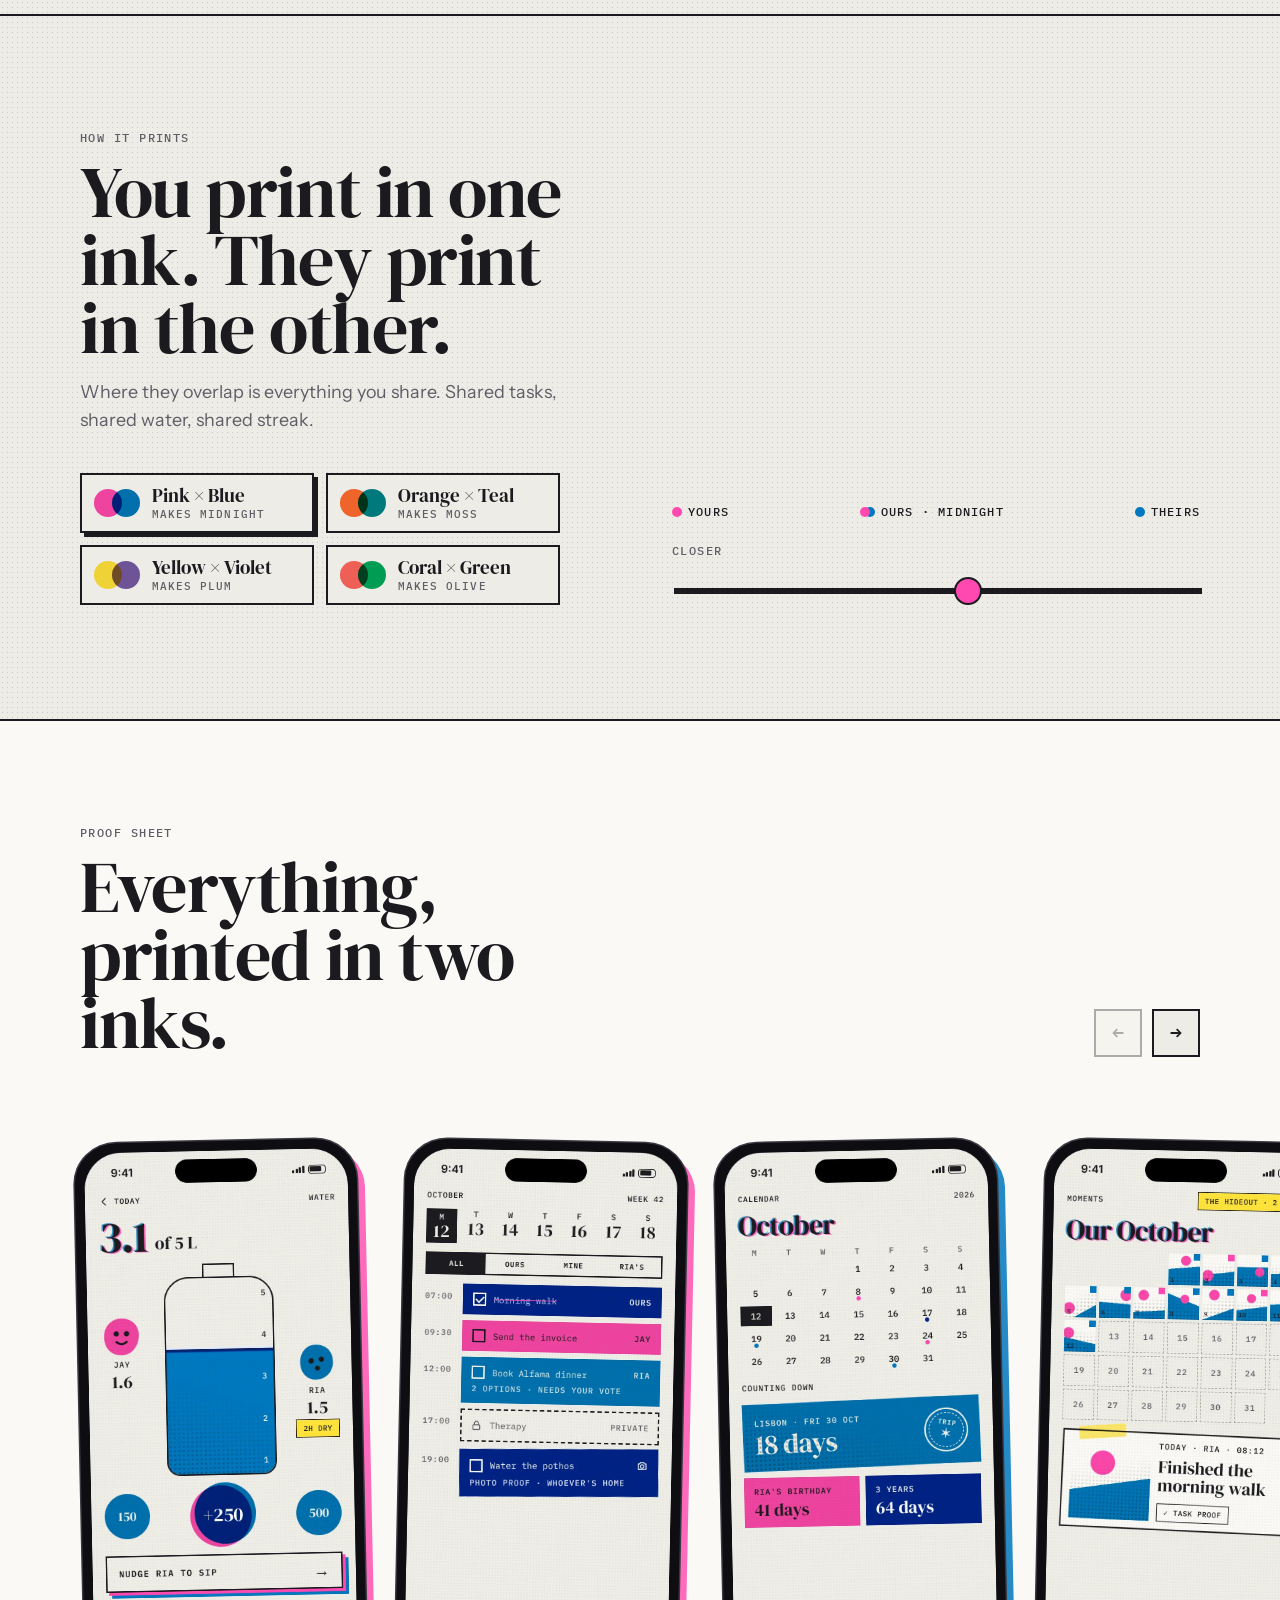
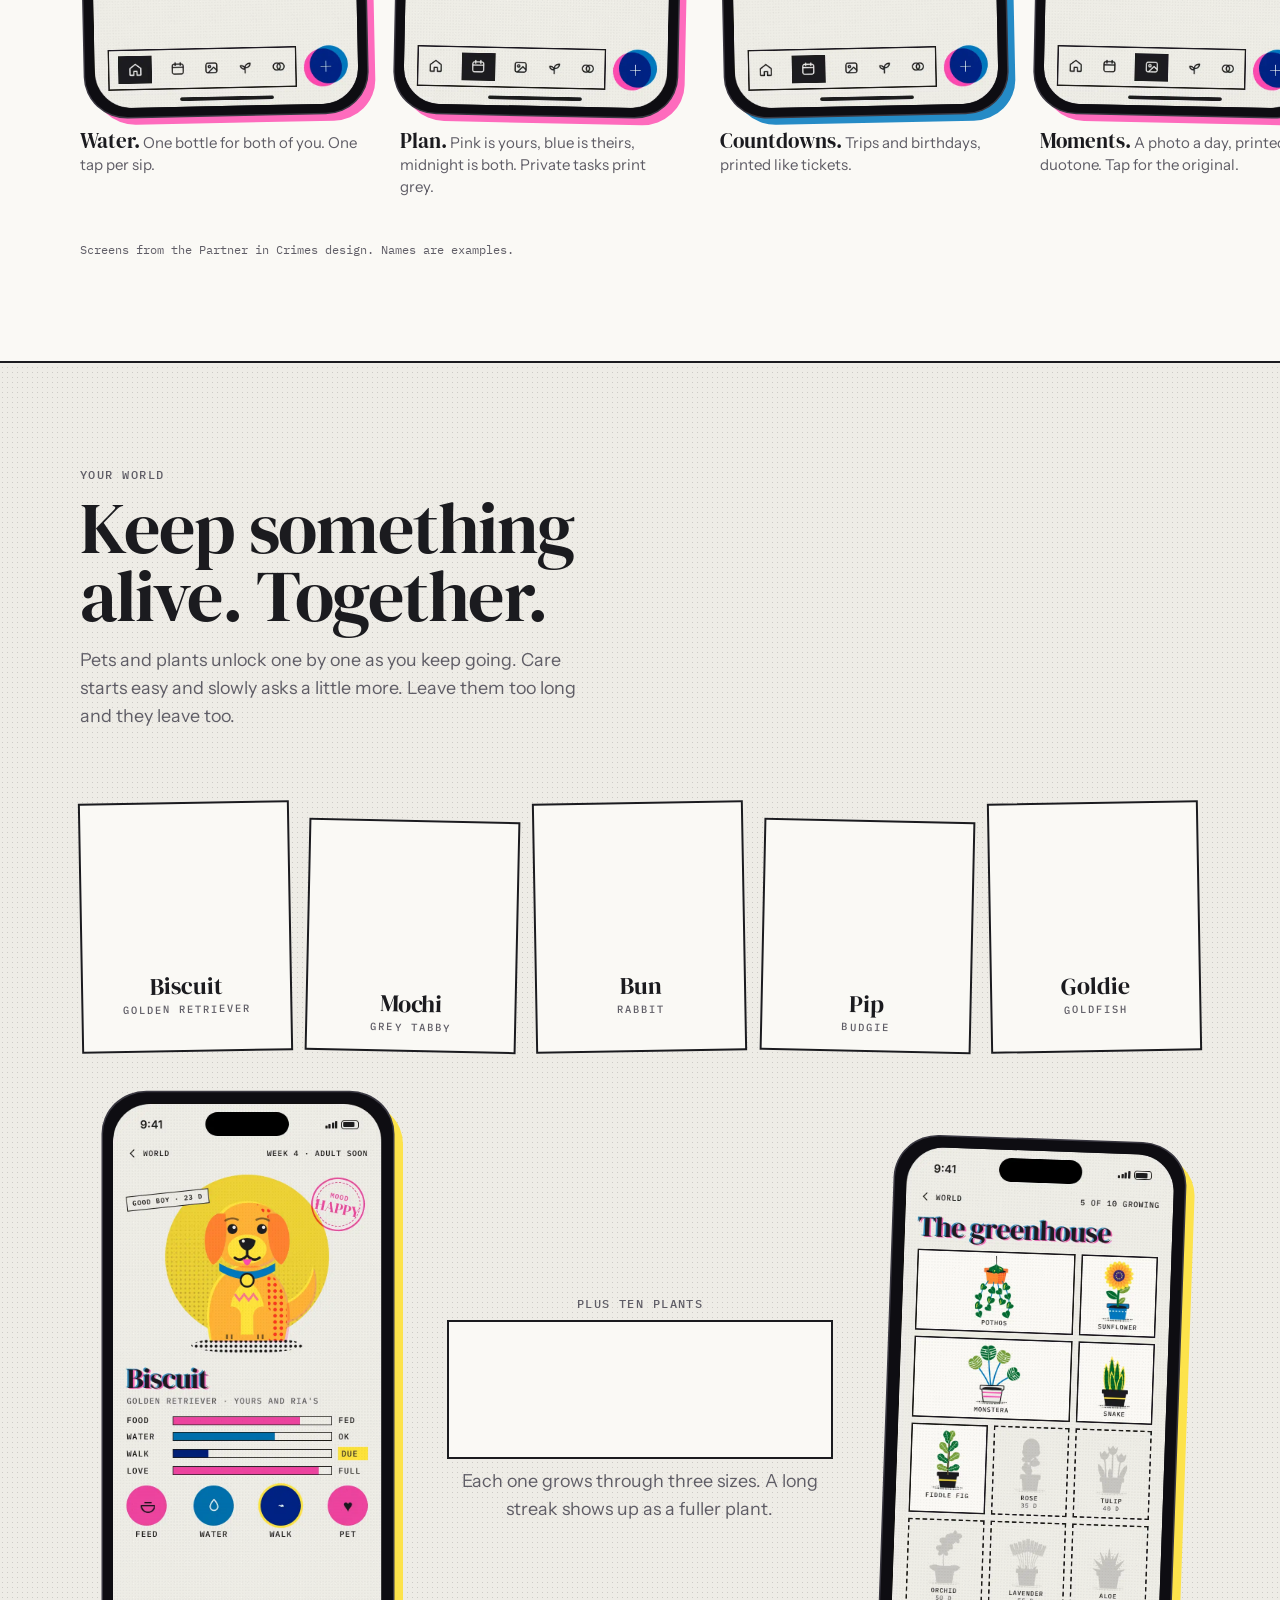
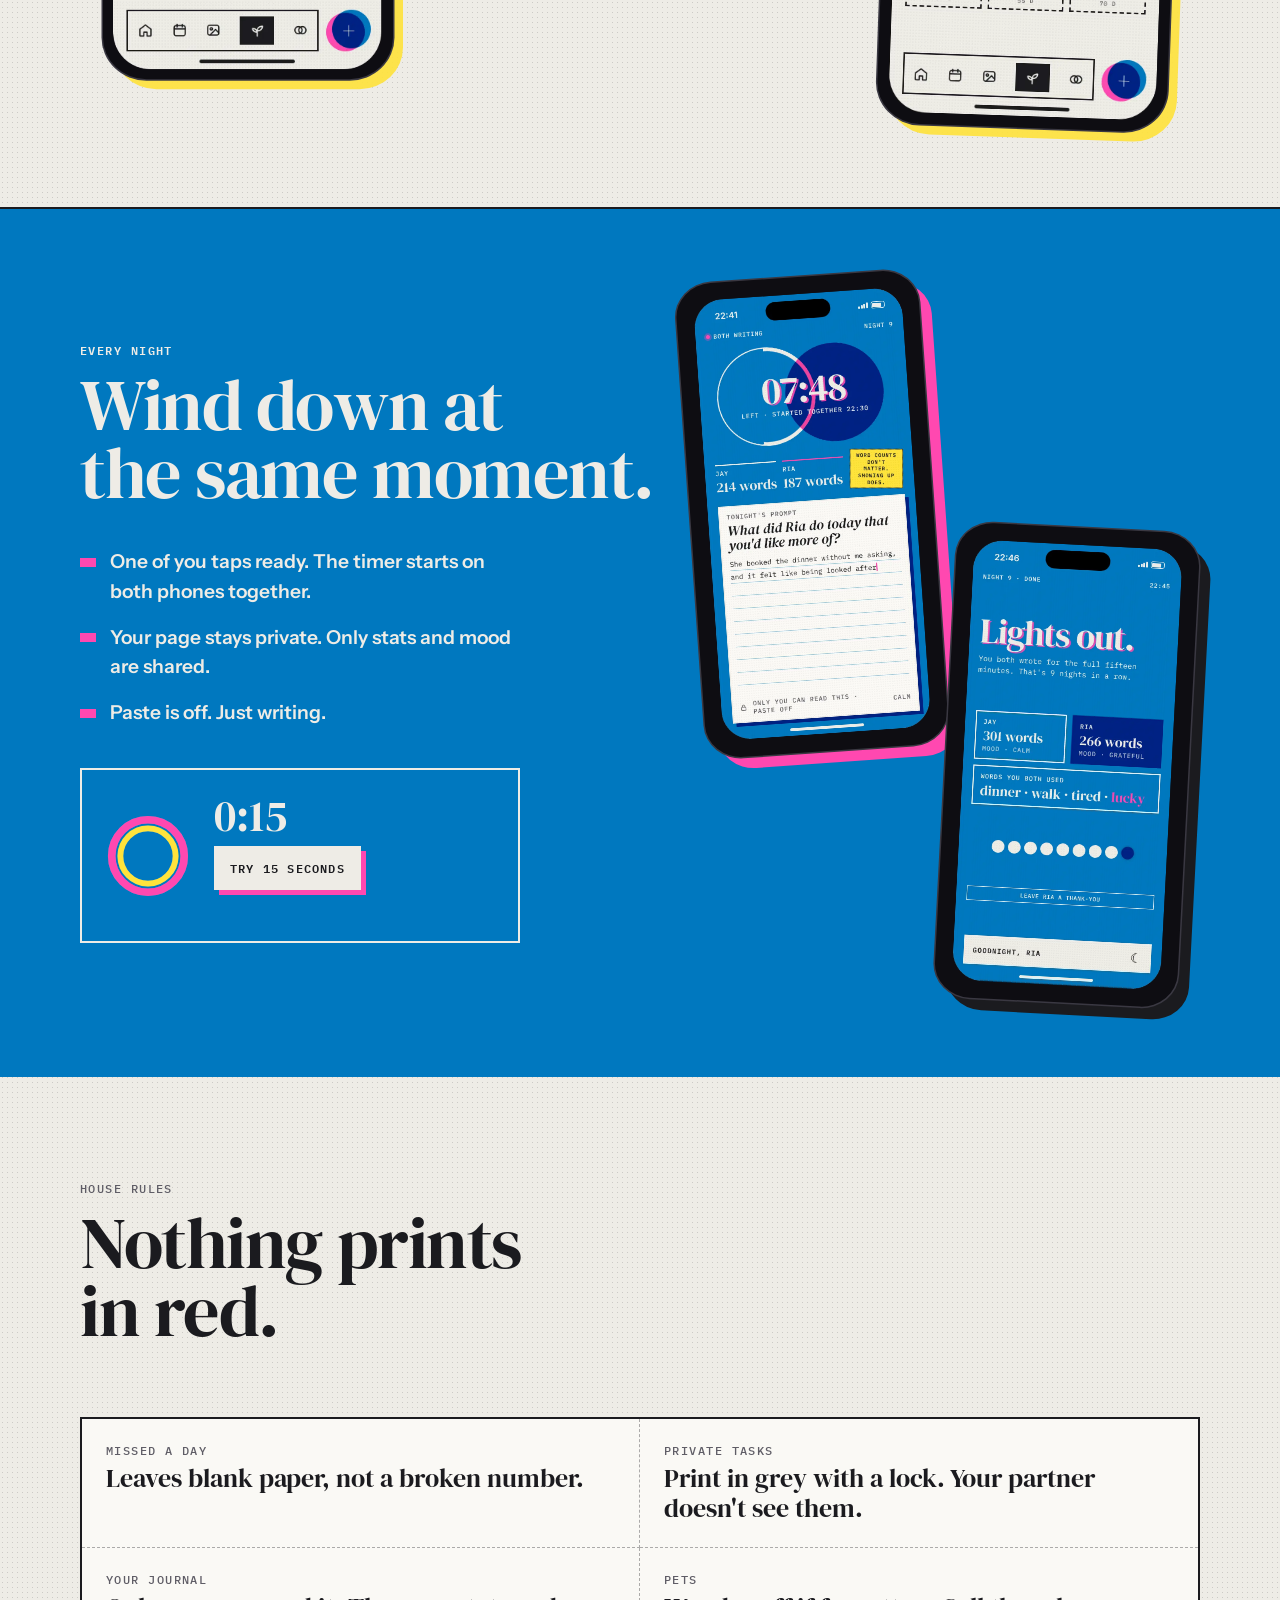
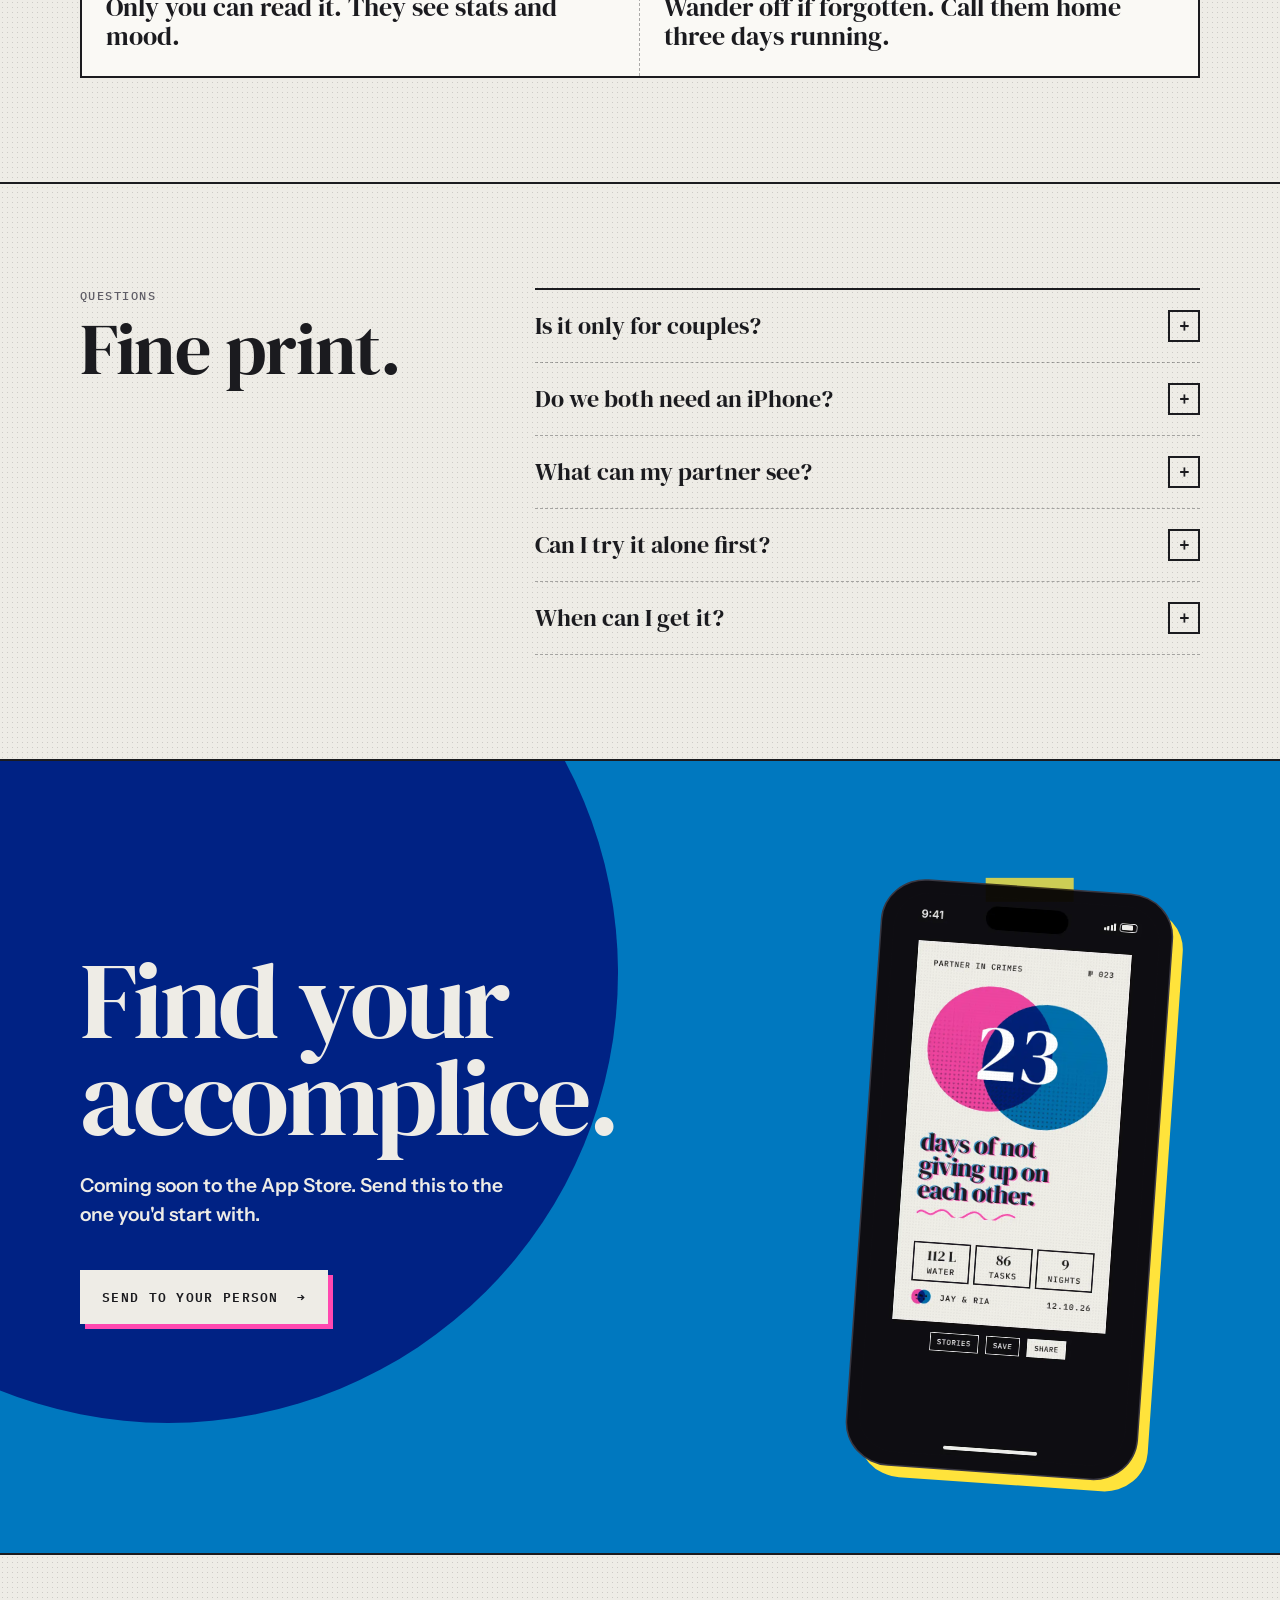
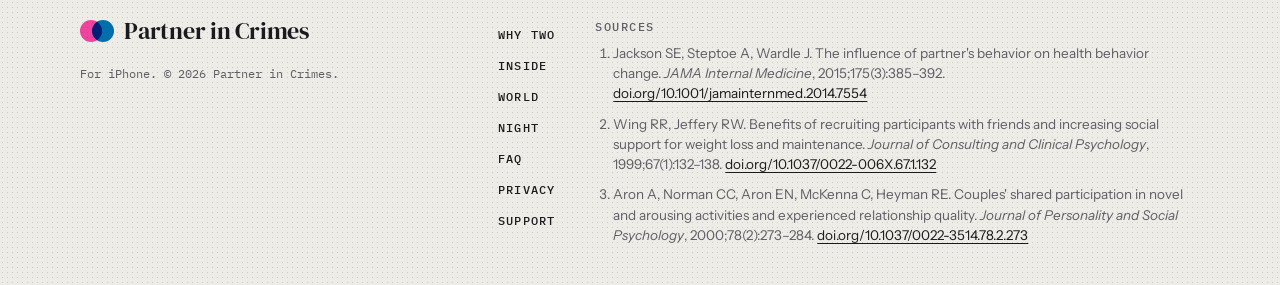
==== commit 94b8b54c: "Fit the hero to one screen Phone size follows viewport height, smaller title, removed the stamp hidd" ====
--- a/index.src.html
+++ b/index.src.html
@@ -87,7 +87,6 @@
       </div>
       <svg class="hero__plant" viewBox="0 0 120 120" aria-hidden="true"><use href="#pl-monstera"/></svg>
       <svg class="hero__pet" viewBox="0 0 120 120" aria-hidden="true"><use href="#pet-dog"/></svg>
-      <span class="stamp stamp--hero" aria-hidden="true">Two<b>×</b>One</span>
     </div>
   </div>
 </section>
--- a/styles.css
+++ b/styles.css
@@ -92,24 +92,23 @@
 .nav__toggle{display:none}
 
 /* hero */
-.hero{position:relative;padding:clamp(112px,15vh,150px) 0 var(--s6);overflow:hidden}
+.hero{position:relative;padding:clamp(96px,13vh,128px) 0 var(--s6);overflow:hidden}
 .reg--tl{left:var(--gut);top:96px}.reg--br{right:var(--gut);bottom:28px}
 .hero__grid{display:grid;grid-template-columns:minmax(0,1.1fr) minmax(0,.9fr);gap:var(--s5);align-items:center}
-.hero__title{font:400 clamp(48px,6vw,96px)/.92 var(--serif);letter-spacing:-.025em;margin:var(--s4) 0}
+.hero__title{font:400 clamp(44px,5.2vw,80px)/.92 var(--serif);letter-spacing:-.025em;margin:var(--s4) 0}
 .hero__lede{font-size:clamp(18px,1.5vw,21px);color:var(--grey);max-width:34ch;margin-bottom:var(--s5)}
 .hero__actions{display:flex;flex-wrap:wrap;align-items:center;gap:var(--s3) var(--s5)}
-.hero__art{position:relative;min-height:600px;display:grid;place-items:center}
+.hero__art{--pw:clamp(200px,min(21vw,calc((100svh - 230px) * .46)),280px);position:relative;min-height:0;padding:16px 0 28px;display:grid;place-items:center}
 .hero__blob{position:absolute;width:min(30vw,380px);height:min(30vw,380px);mix-blend-mode:var(--blend)}
 .hero__blob--a{color:var(--pink);left:-4%;top:6%;animation:bob 7s ease-in-out infinite}
 .hero__blob--b{color:var(--blue);right:-6%;bottom:4%;animation:bob 7s ease-in-out infinite -3.5s}
 @keyframes bob{50%{translate:0 -14px;rotate:3deg}}
-.stamp--hero{right:2%;top:2%;z-index:4}
-.hero__plant{position:absolute;z-index:3;width:clamp(90px,10vw,150px);left:-20%;top:6%;rotate:-8deg;transform-origin:50% 100%}
-.hero__pet{position:absolute;z-index:4;width:clamp(96px,10vw,148px);right:4%;bottom:-2%;transform-origin:50% 100%}
+.hero__plant{position:absolute;z-index:3;width:clamp(84px,8vw,124px);left:-6%;top:4%;rotate:-8deg;transform-origin:50% 100%}
+.hero__pet{position:absolute;z-index:4;width:clamp(84px,8.5vw,128px);right:2%;bottom:0;transform-origin:50% 100%}
 .progress{position:fixed;inset:0 0 auto;height:4px;z-index:60;pointer-events:none}
 .progress i{display:block;height:100%;width:100%;transform-origin:0 50%;transform:scaleX(var(--sp,0));background:linear-gradient(90deg,var(--pink),var(--blue))}
-.hero__art .phone--back{position:absolute;width:min(20vw,250px);right:-2%;top:12%;rotate:8deg;z-index:1;box-shadow:0 0 0 1.5px #3A3842,12px 12px 0 color-mix(in srgb,var(--pink) 85%,transparent)}
-.hnote{position:absolute;z-index:3;left:-22%;bottom:-1%;display:flex;gap:12px;align-items:center;max-width:290px;padding:14px 16px;background:#FAF9F5;color:#1B1B1F;border:2.5px solid #1B1B1F;box-shadow:6px 6px 0 var(--blue);rotate:-4deg}
+.hero__art .phone--back{position:absolute;width:calc(var(--pw) * .78);right:0;top:12%;rotate:8deg;z-index:1;box-shadow:0 0 0 1.5px #3A3842,12px 12px 0 color-mix(in srgb,var(--pink) 85%,transparent)}
+.hnote{position:absolute;z-index:3;left:-12%;bottom:2%;display:flex;gap:12px;align-items:center;max-width:290px;padding:14px 16px;background:#FAF9F5;color:#1B1B1F;border:2.5px solid #1B1B1F;box-shadow:6px 6px 0 var(--blue);rotate:-4deg}
 .hnote::before{content:"";position:absolute;width:70px;height:20px;top:-11px;left:50%;translate:-50% 0;rotate:3deg;background:color-mix(in srgb,#FFE33B 85%,transparent)}
 .hnote__blob{flex:none;width:44px;height:44px;color:#0078BF}
 .hnote__lab{display:block;font:500 10.5px/1.3 var(--mono);letter-spacing:.1em;text-transform:uppercase;color:#5F5D66}
@@ -118,7 +117,7 @@
 /* phones */
 .phone{position:relative;border-radius:15% / 7.1%;background:#0E0D12;padding:3.2%;box-shadow:0 0 0 1.5px #3A3842}
 .phone img{width:100%;aspect-ratio:722/1522;border-radius:13.4% / 6.36%}
-.phone--hero{width:min(25vw,310px);rotate:-3deg;z-index:2;margin-right:22%;box-shadow:0 0 0 1.5px #3A3842,14px 14px 0 color-mix(in srgb,var(--blue) 85%,transparent)}
+.phone--hero{width:var(--pw);rotate:-3deg;z-index:2;margin-right:22%;box-shadow:0 0 0 1.5px #3A3842,14px 14px 0 color-mix(in srgb,var(--blue) 85%,transparent)}
 
 /* ticker */
 .ticker{border-block:2.5px solid var(--ink);background:var(--ink);color:var(--paper);overflow:hidden;font:500 13px/1 var(--mono);letter-spacing:.12em;text-transform:uppercase}
@@ -303,21 +302,22 @@
   .nav__links.is-open{opacity:1;visibility:visible;transform:none}
   .nav__links a{font:400 30px/1.1 var(--serif);letter-spacing:-.01em;text-transform:none;padding:14px 0;border-bottom:1.5px dashed var(--rule)}
 
-  .hero{padding-top:96px}
+  .hero{padding-top:88px;padding-bottom:var(--s5)}
   .reg--tl{top:80px}
   .hero__grid{grid-template-columns:1fr;gap:var(--s4)}
   .hero__title{font-size:clamp(44px,12.5vw,64px)}
   .hero__art{min-height:0;padding:var(--s4) 0 var(--s3)}
   .hero__blob{width:62vw;height:62vw}
-  .phone--hero{width:56vw;max-width:270px;margin-right:24%}
-  .hero__art .phone--back{width:42vw;max-width:200px;right:0;top:14%}
-  .hero__art{padding-bottom:64px}
-  .hnote{left:0;bottom:0;max-width:min(78vw,280px);padding:10px 12px}
-  .hnote b{font-size:18px}
+  .hero__art{--pw:min(44vw,210px)}
+  .phone--hero{margin-right:22%}
+  .hero__art .phone--back{right:2%;top:12%}
+  .hero__art{padding-bottom:30px}
+  .reg--tl{display:none}
+  .hnote{left:0;bottom:6px;max-width:min(76vw,270px);padding:9px 12px}
+  .hnote b{font-size:17px}
   .hnote__blob{width:34px;height:34px}
-  .hero__plant{width:74px;left:-2%;top:30%}
-  .hero__pet{width:84px;right:0;bottom:0}
-  .stamp--hero{width:88px;height:88px;font-size:9px;right:0;top:0}
+  .hero__plant{width:64px;left:0;top:34%}
+  .hero__pet{width:72px;right:2%;bottom:24px}
   .stamp b{font-size:26px}
 
   .why,.inks,.inside,.world,.night,.kind,.faq,.get{padding:var(--s6) 0}
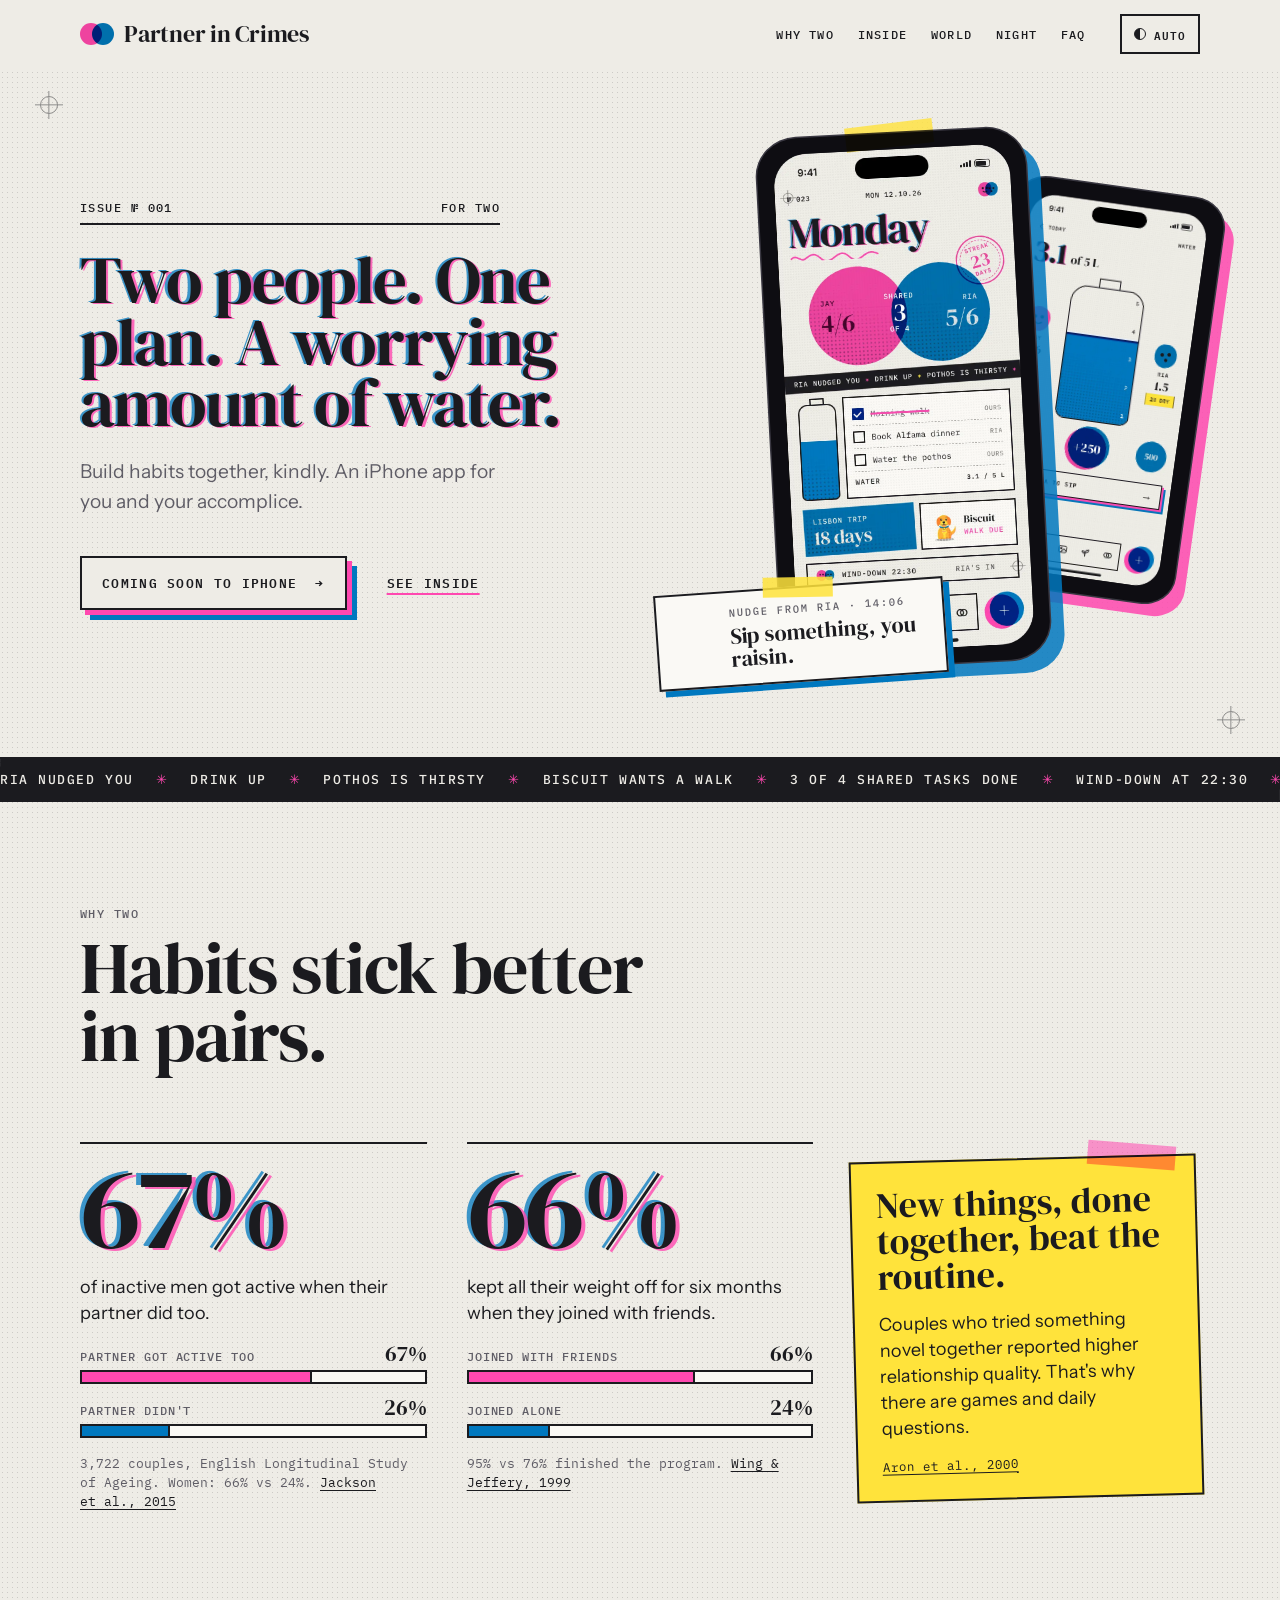
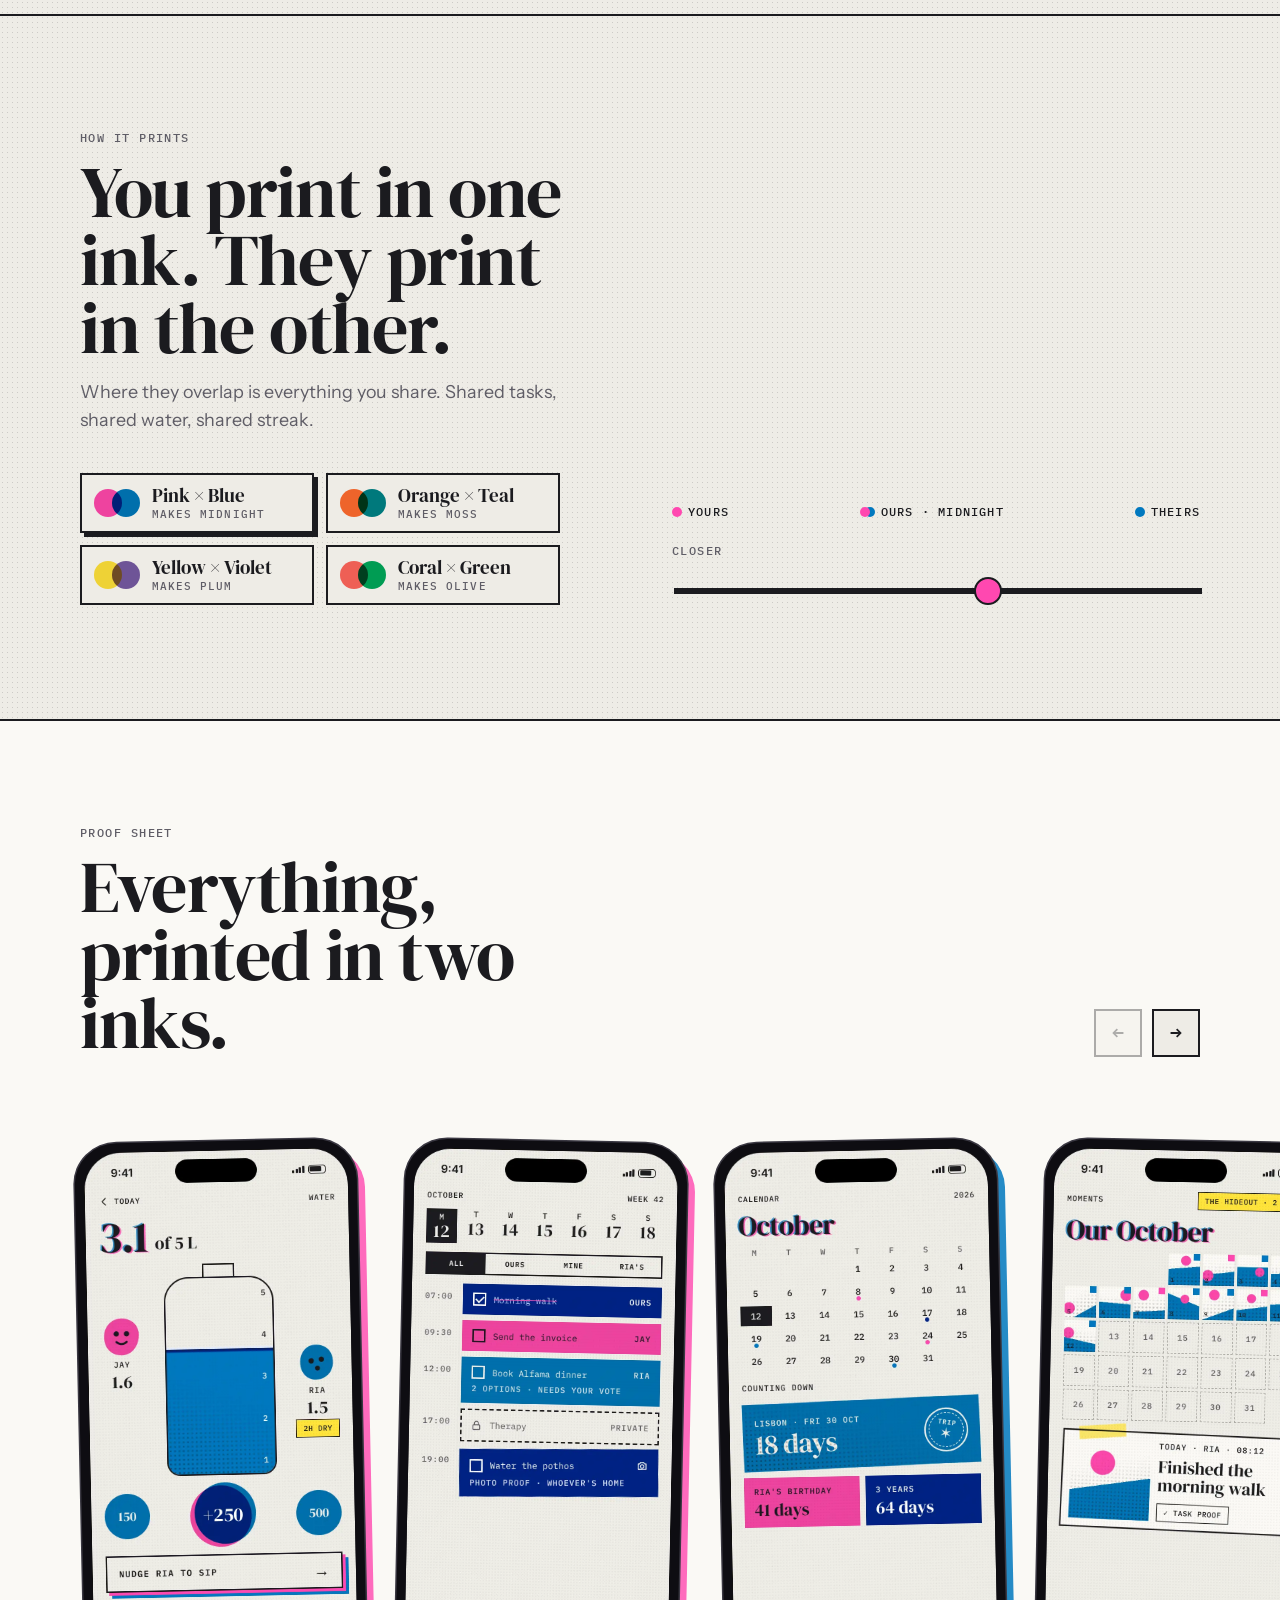
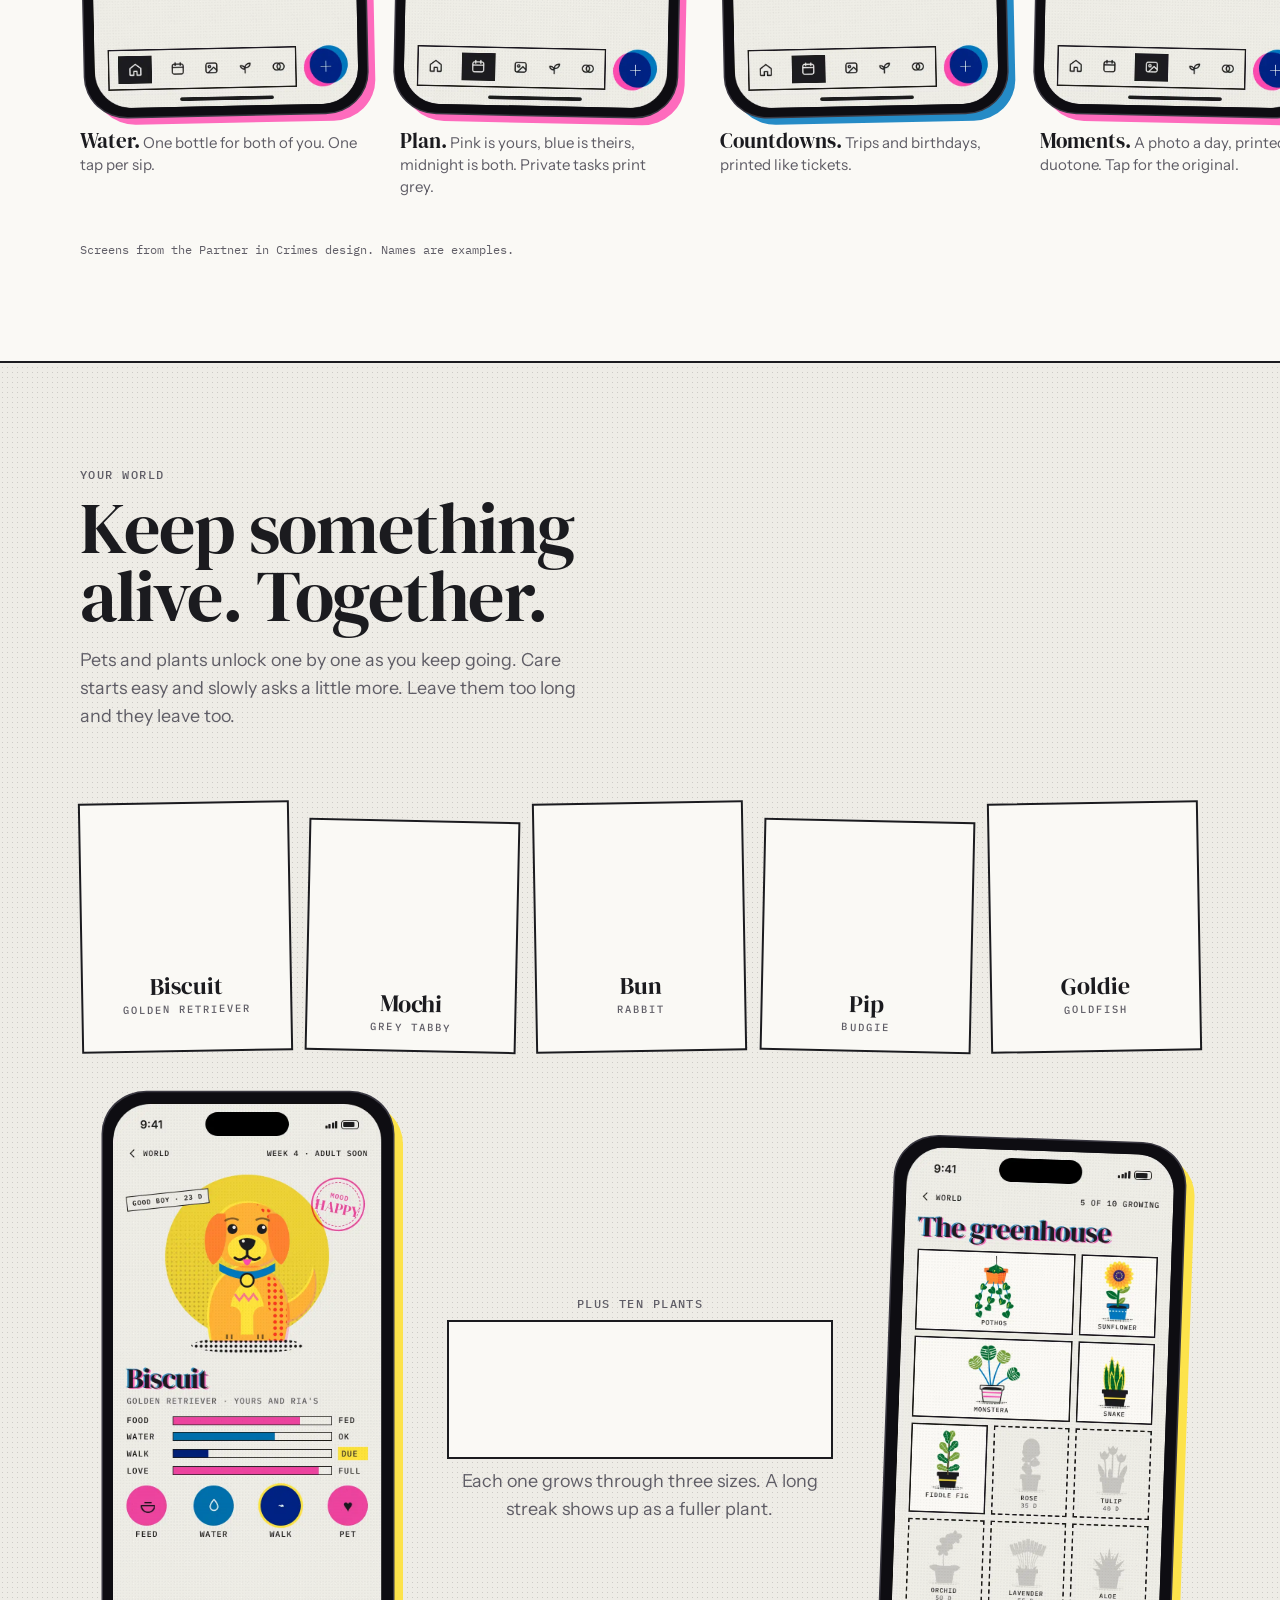
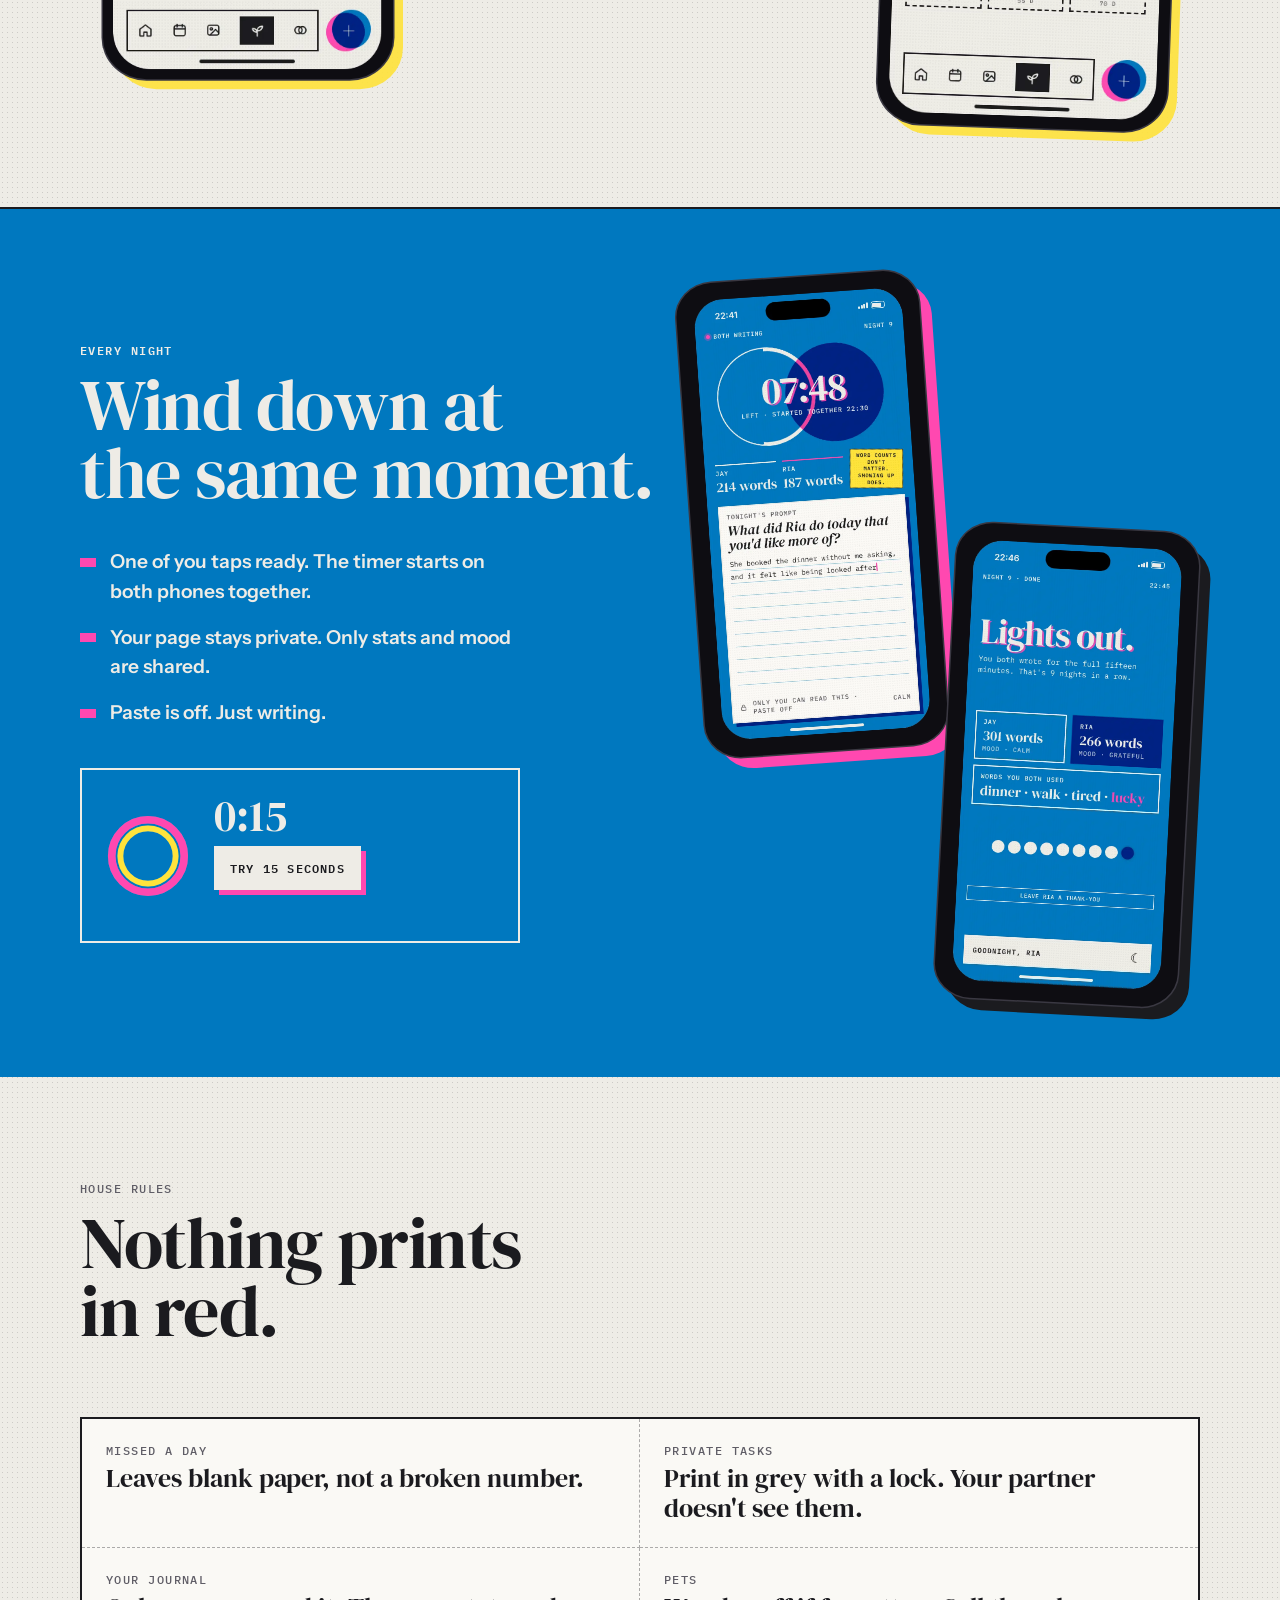
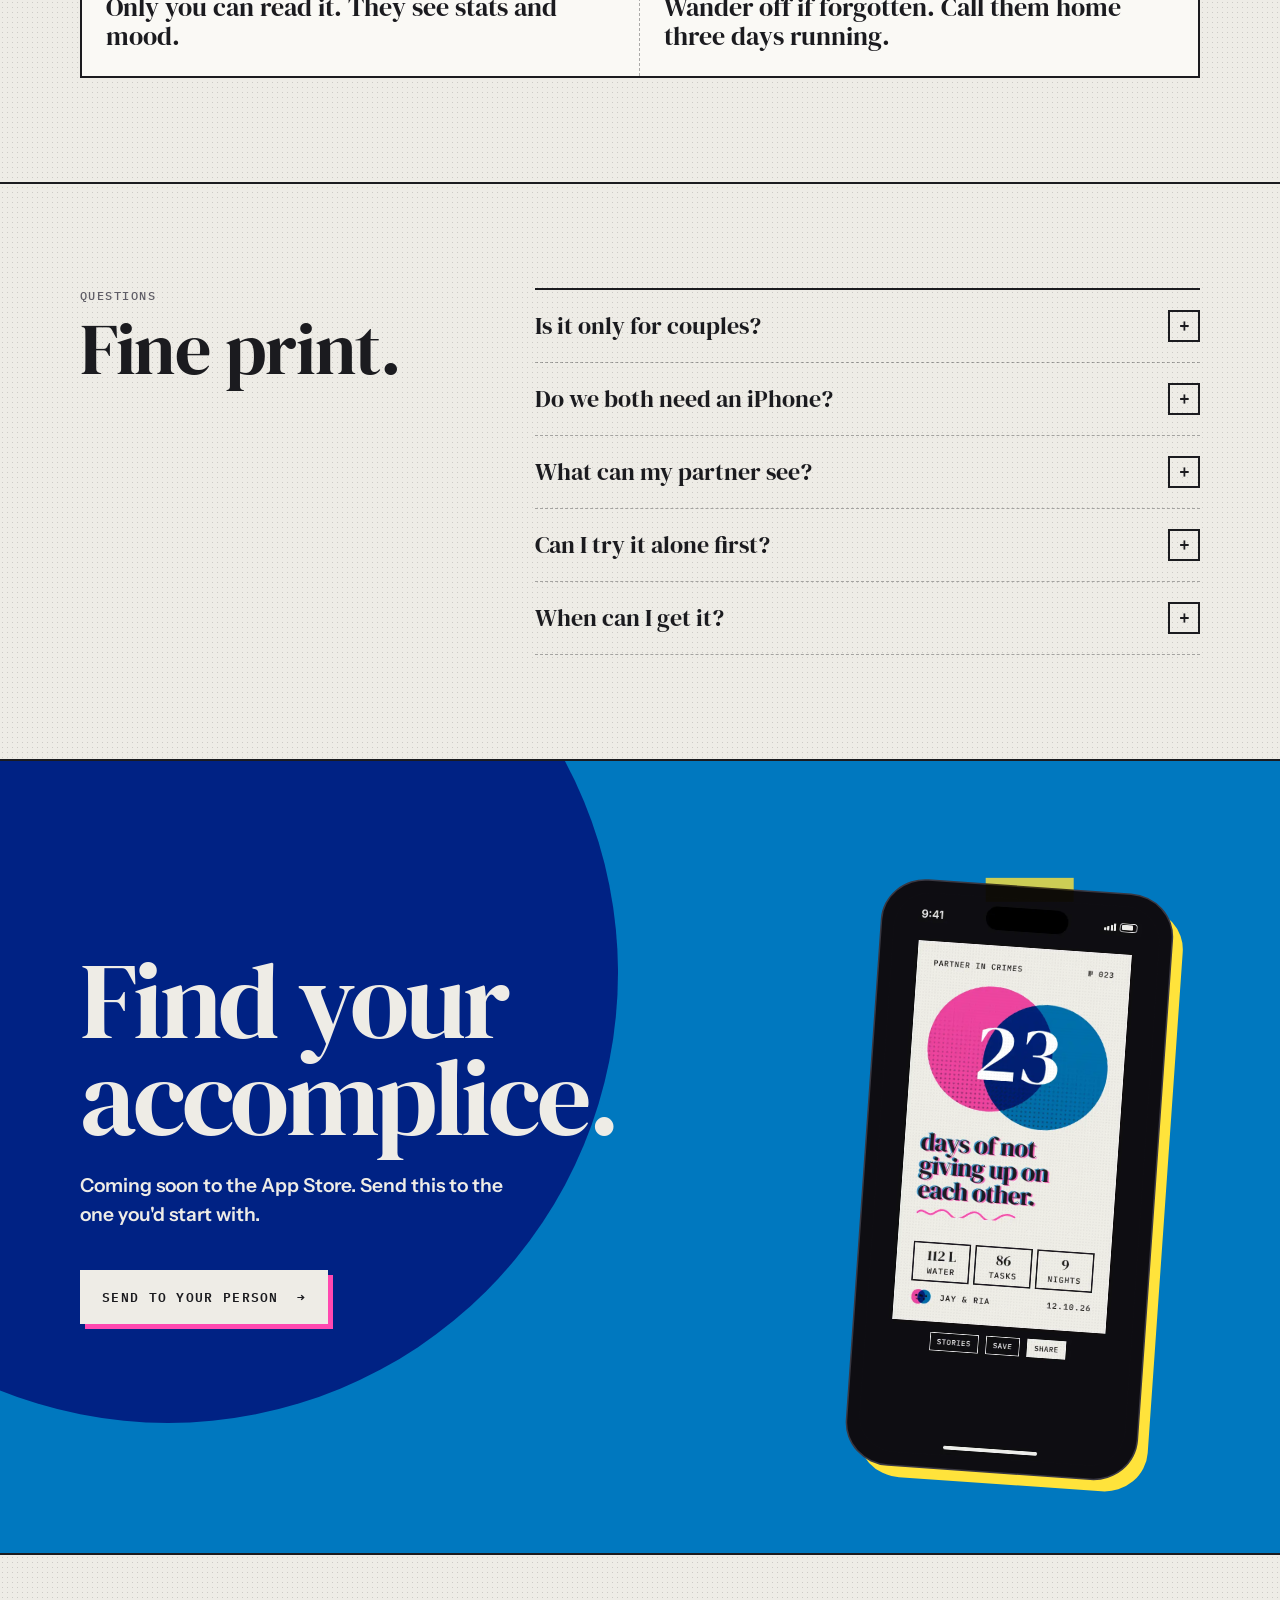
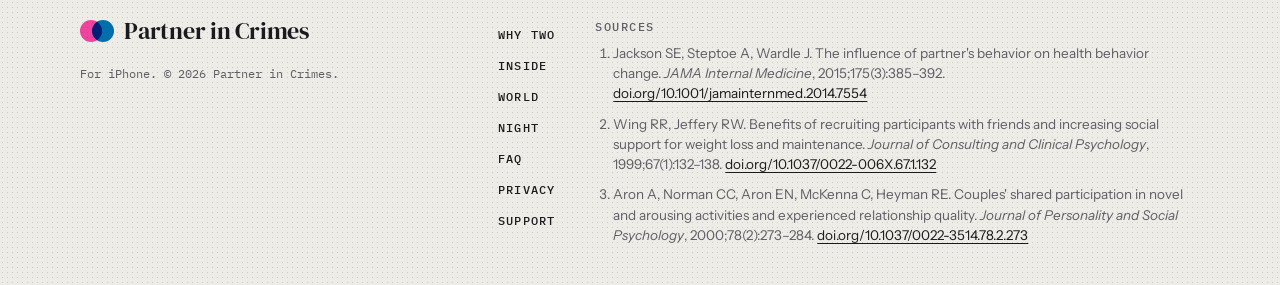
==== commit 5b8e1dd4: "Tighten the mobile hero, dark water screen On phones the hero drops the issue line, uses a smaller t" ====
--- a/index.src.html
+++ b/index.src.html
@@ -72,7 +72,10 @@
       <svg class="hero__blob hero__blob--a" aria-hidden="true"><use href="#blob1"/></svg>
       <svg class="hero__blob hero__blob--b" aria-hidden="true"><use href="#blob2"/></svg>
       <figure class="phone phone--back">
-        <img src="img/water.webp" alt="" width="722" height="1522" loading="eager">
+        <picture>
+          <source srcset="img/water-dark.webp" media="(prefers-color-scheme: dark)" data-dark-src>
+          <img src="img/water.webp" alt="" width="722" height="1522">
+        </picture>
       </figure>
       <figure class="phone phone--hero">
         <span class="tape" aria-hidden="true"></span>
--- a/styles.css
+++ b/styles.css
@@ -305,7 +305,11 @@
   .hero{padding-top:88px;padding-bottom:var(--s5)}
   .reg--tl{top:80px}
   .hero__grid{grid-template-columns:1fr;gap:var(--s4)}
-  .hero__title{font-size:clamp(44px,12.5vw,64px)}
+  .hero__title{font-size:clamp(38px,10.6vw,56px);margin:var(--s3) 0}
+  .hero__lede{font-size:16px;margin-bottom:var(--s4)}
+  .hero__actions{flex-wrap:nowrap;gap:var(--s4)}
+  .hero__actions .btn{min-height:48px;padding:0 14px;font-size:12px;gap:10px}
+  .hero .meta{display:none}
   .hero__art{min-height:0;padding:var(--s4) 0 var(--s3)}
   .hero__blob{width:62vw;height:62vw}
   .hero__art{--pw:min(44vw,210px)}
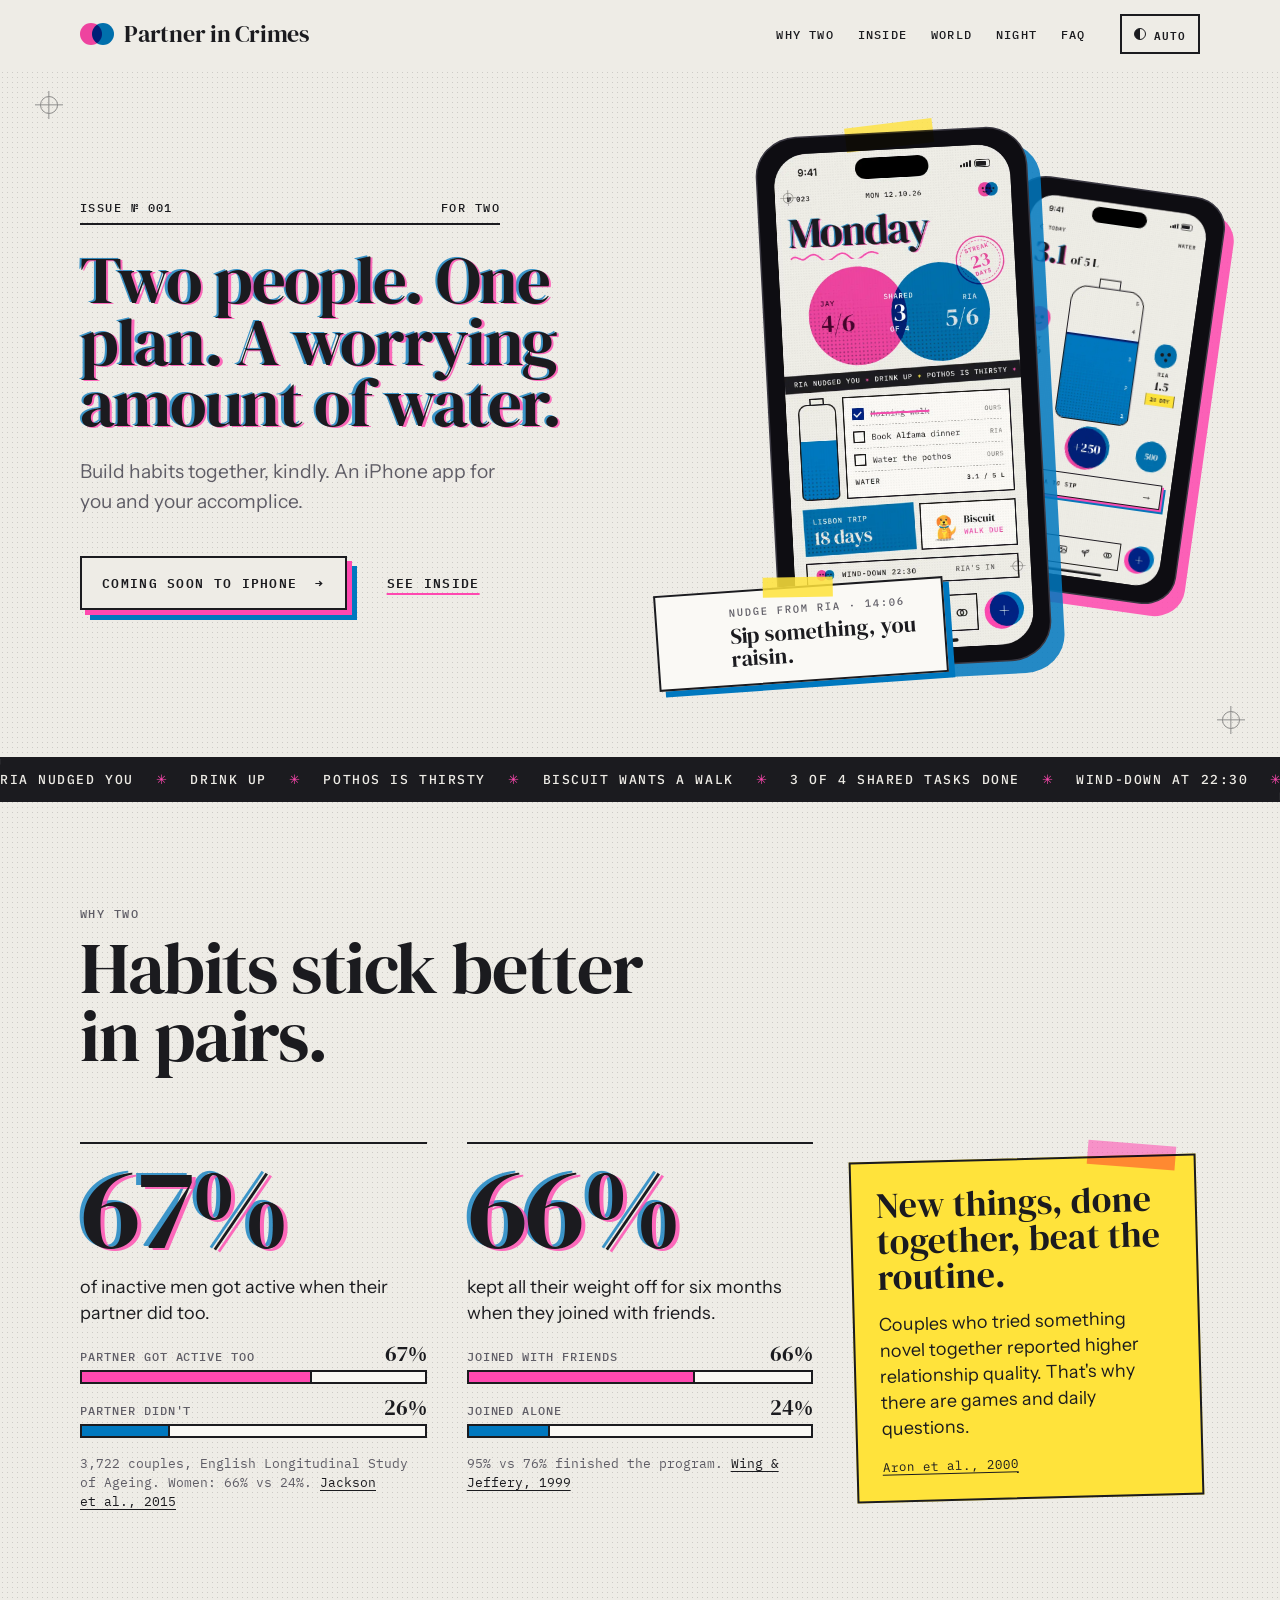
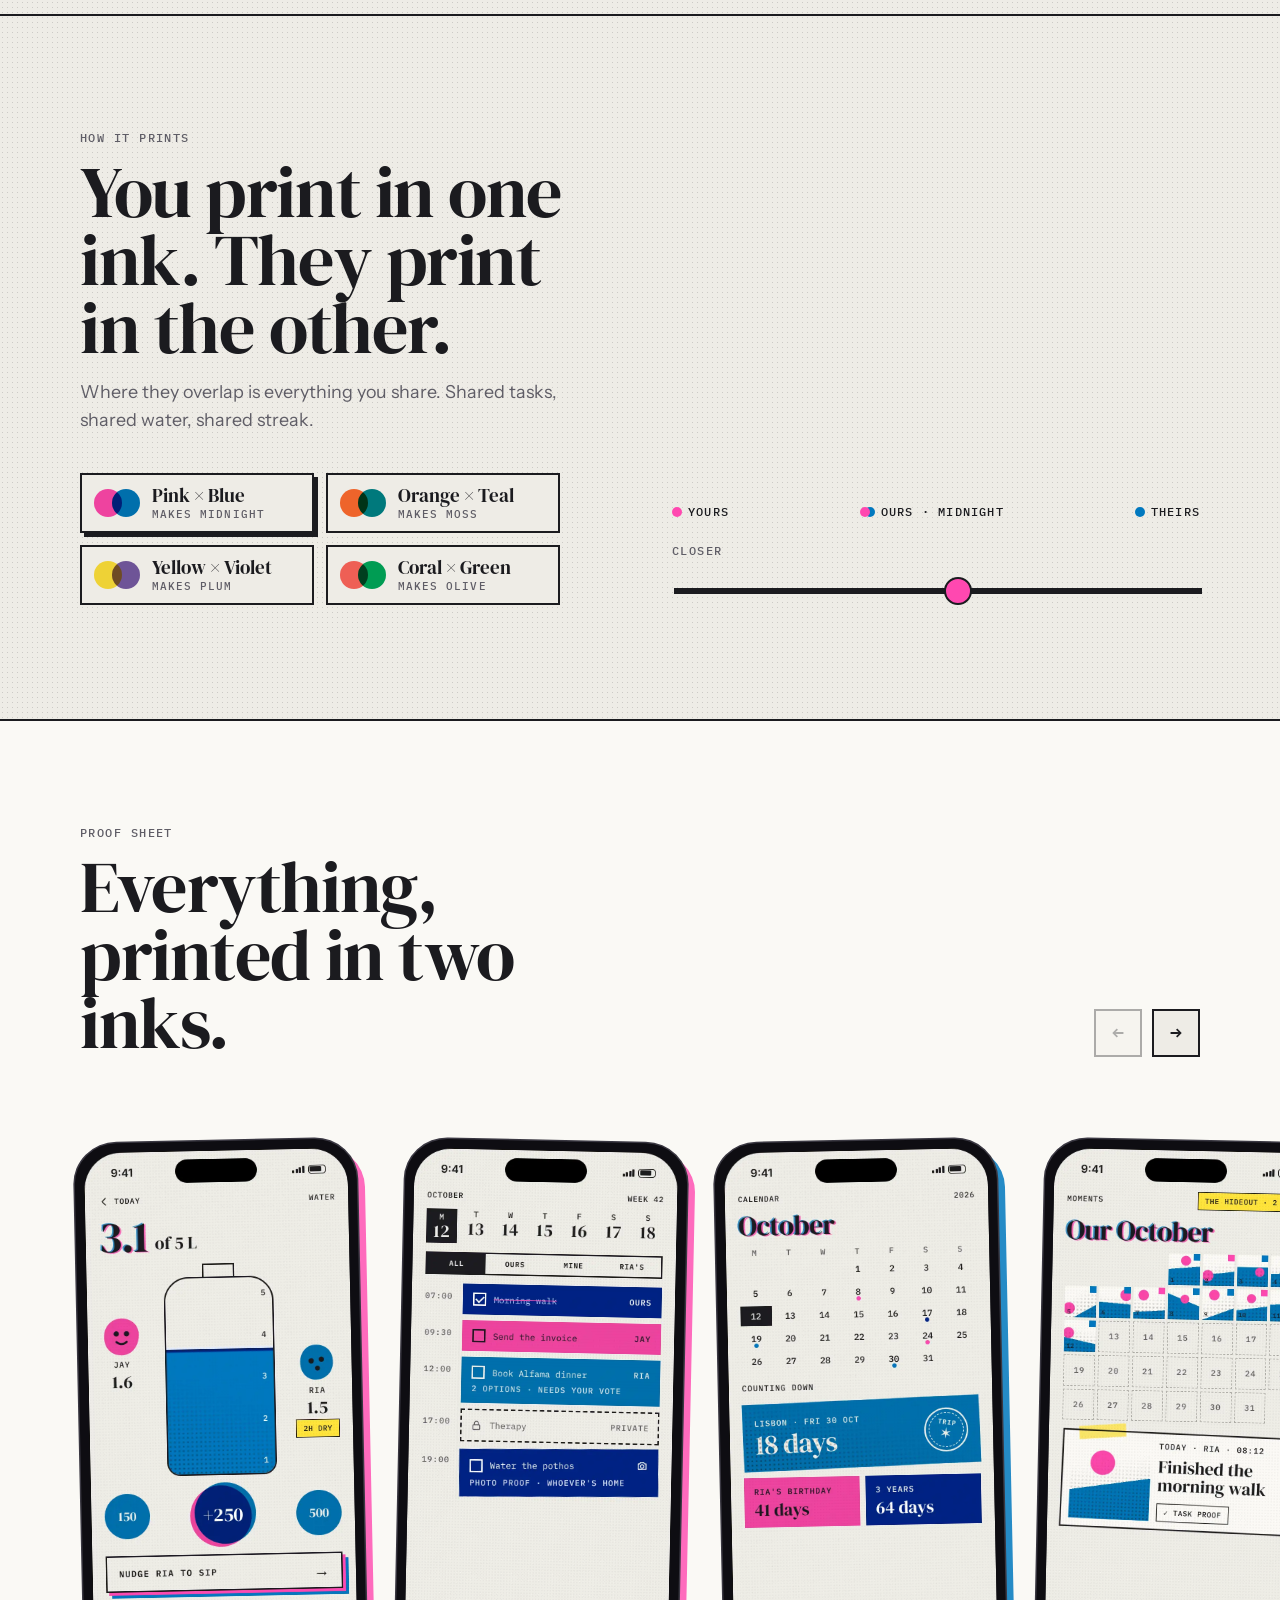
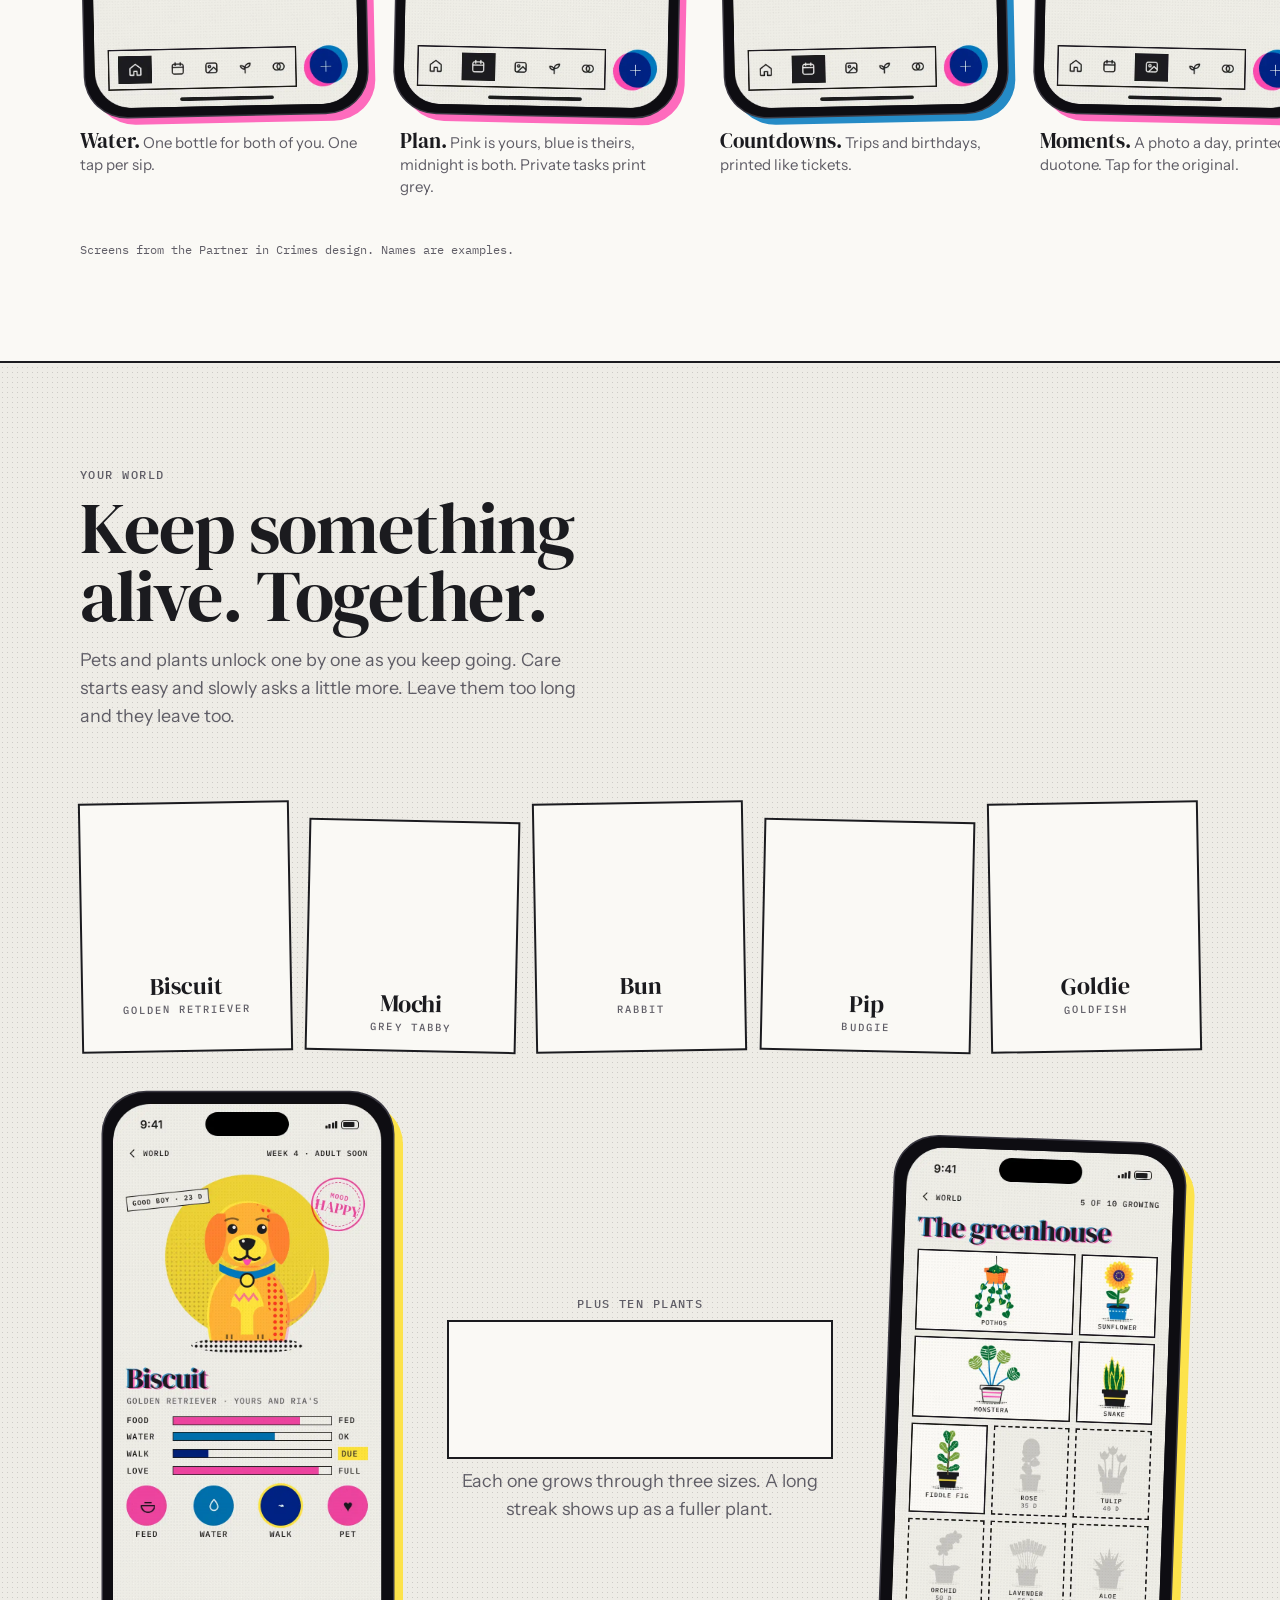
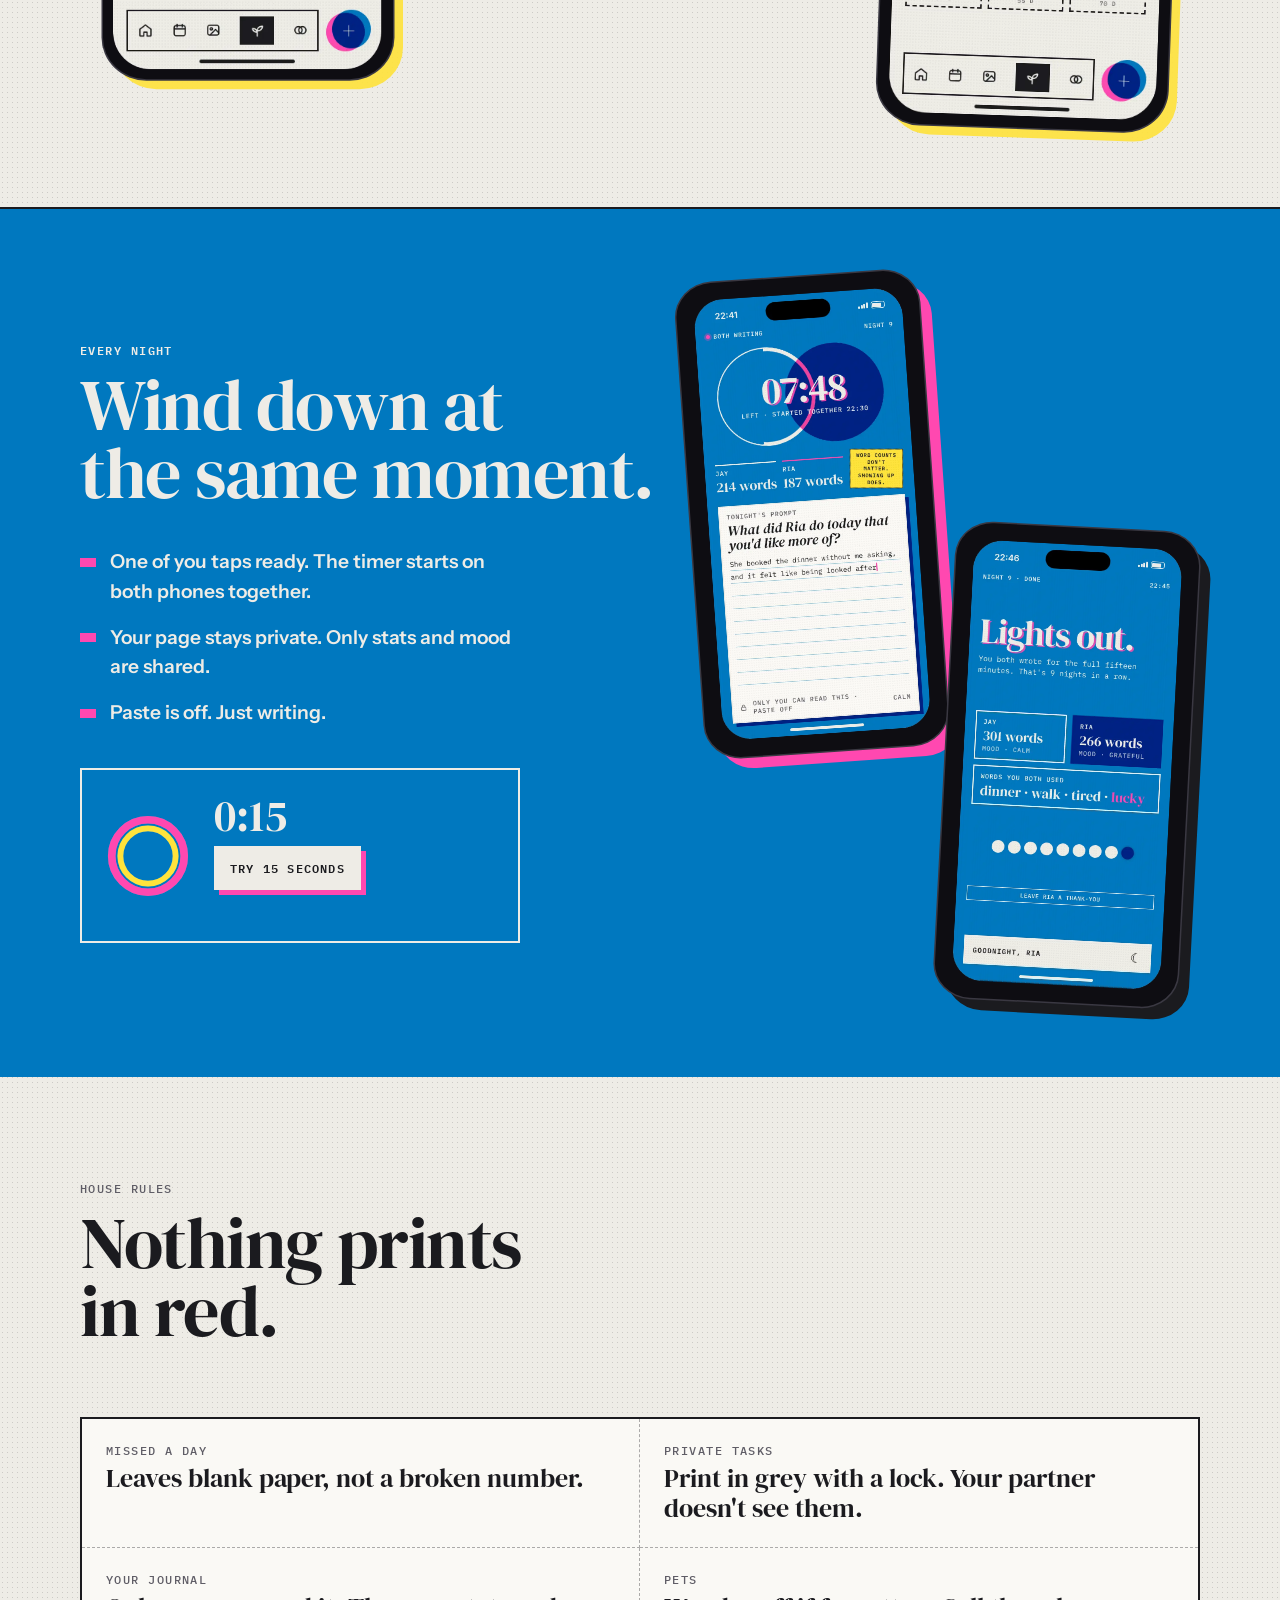
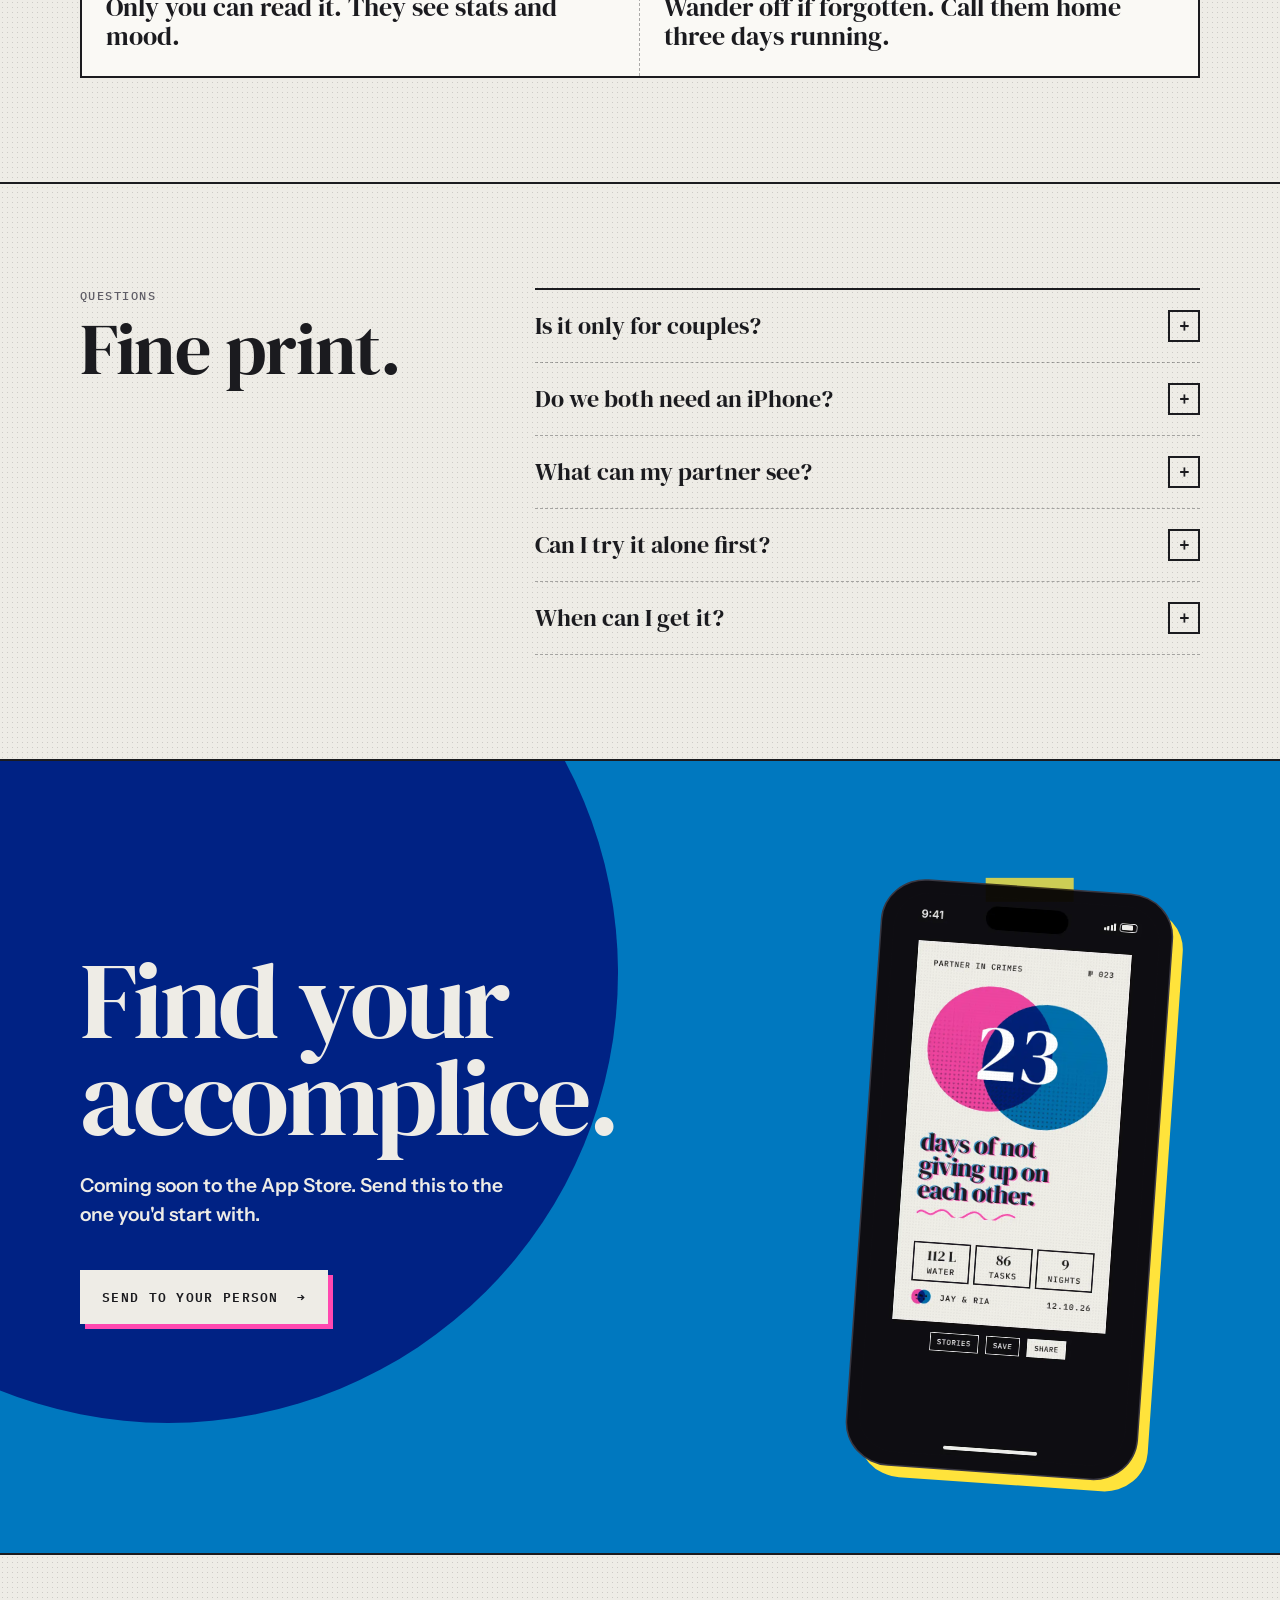
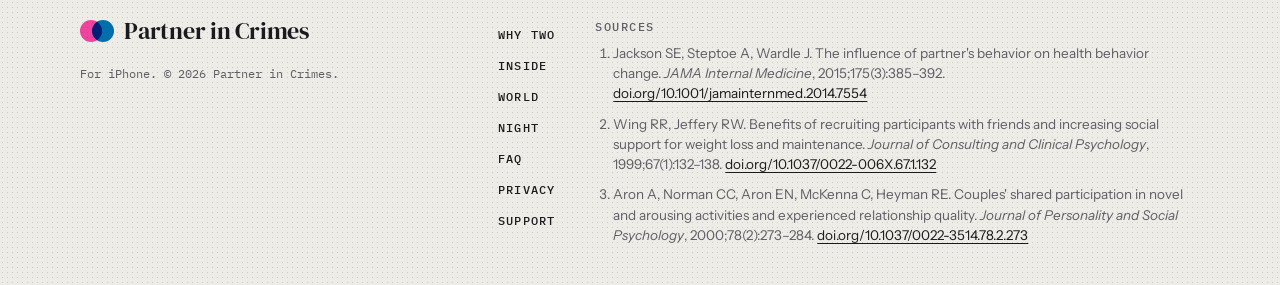
==== commit 8cc176eb: "Keep both hero screens in the same mode Sets the dark sources inline before first paint when a theme" ====
--- a/index.src.html
+++ b/index.src.html
@@ -22,7 +22,7 @@
 <link rel="preconnect" href="https://fonts.googleapis.com">
 <link rel="preconnect" href="https://fonts.gstatic.com" crossorigin>
 <link rel="stylesheet" href="https://fonts.googleapis.com/css2?family=DM+Serif+Display:ital@0;1&family=IBM+Plex+Mono:wght@400;500;600&family=Instrument+Sans:wght@400;600&display=swap">
-<link rel="stylesheet" href="styles.css">
+<link rel="stylesheet" href="styles.css?v=6681944a">
 <script>try{var t=localStorage.getItem('pic-theme');if(t==='light'||t==='dark')document.documentElement.dataset.theme=t}catch(e){}</script>
 <script type="application/ld+json">
 {"@context":"https://schema.org","@type":"SoftwareApplication","name":"Partner in Crimes","operatingSystem":"iOS 17 or later","applicationCategory":"LifestyleApplication","description":"An iPhone app for two people building habits together."}
@@ -84,6 +84,7 @@
           <img src="img/home.webp" alt="Home screen: Jay's and Ria's tasks overlap in the middle, with shared water, today's list, a trip countdown, Biscuit the dog and tonight's wind-down" width="722" height="1522" fetchpriority="high">
         </picture>
       </figure>
+      <script>(function(){var t=document.documentElement.dataset.theme;if(!t)return;document.querySelectorAll('[data-dark-src]').forEach(function(s){s.media=t==='dark'?'all':'not all'})})()</script>
       <div class="hnote" aria-hidden="true">
         <svg class="hnote__blob"><use href="#blob2"/></svg>
         <div><span class="hnote__lab">Nudge from Ria · 14:06</span><b>Sip something, you raisin.</b></div>
@@ -319,6 +320,6 @@
   </div>
 </footer>
 
-<script src="main.js" defer></script>
+<script src="main.js?v=6681944a" defer></script>
 </body>
 </html>
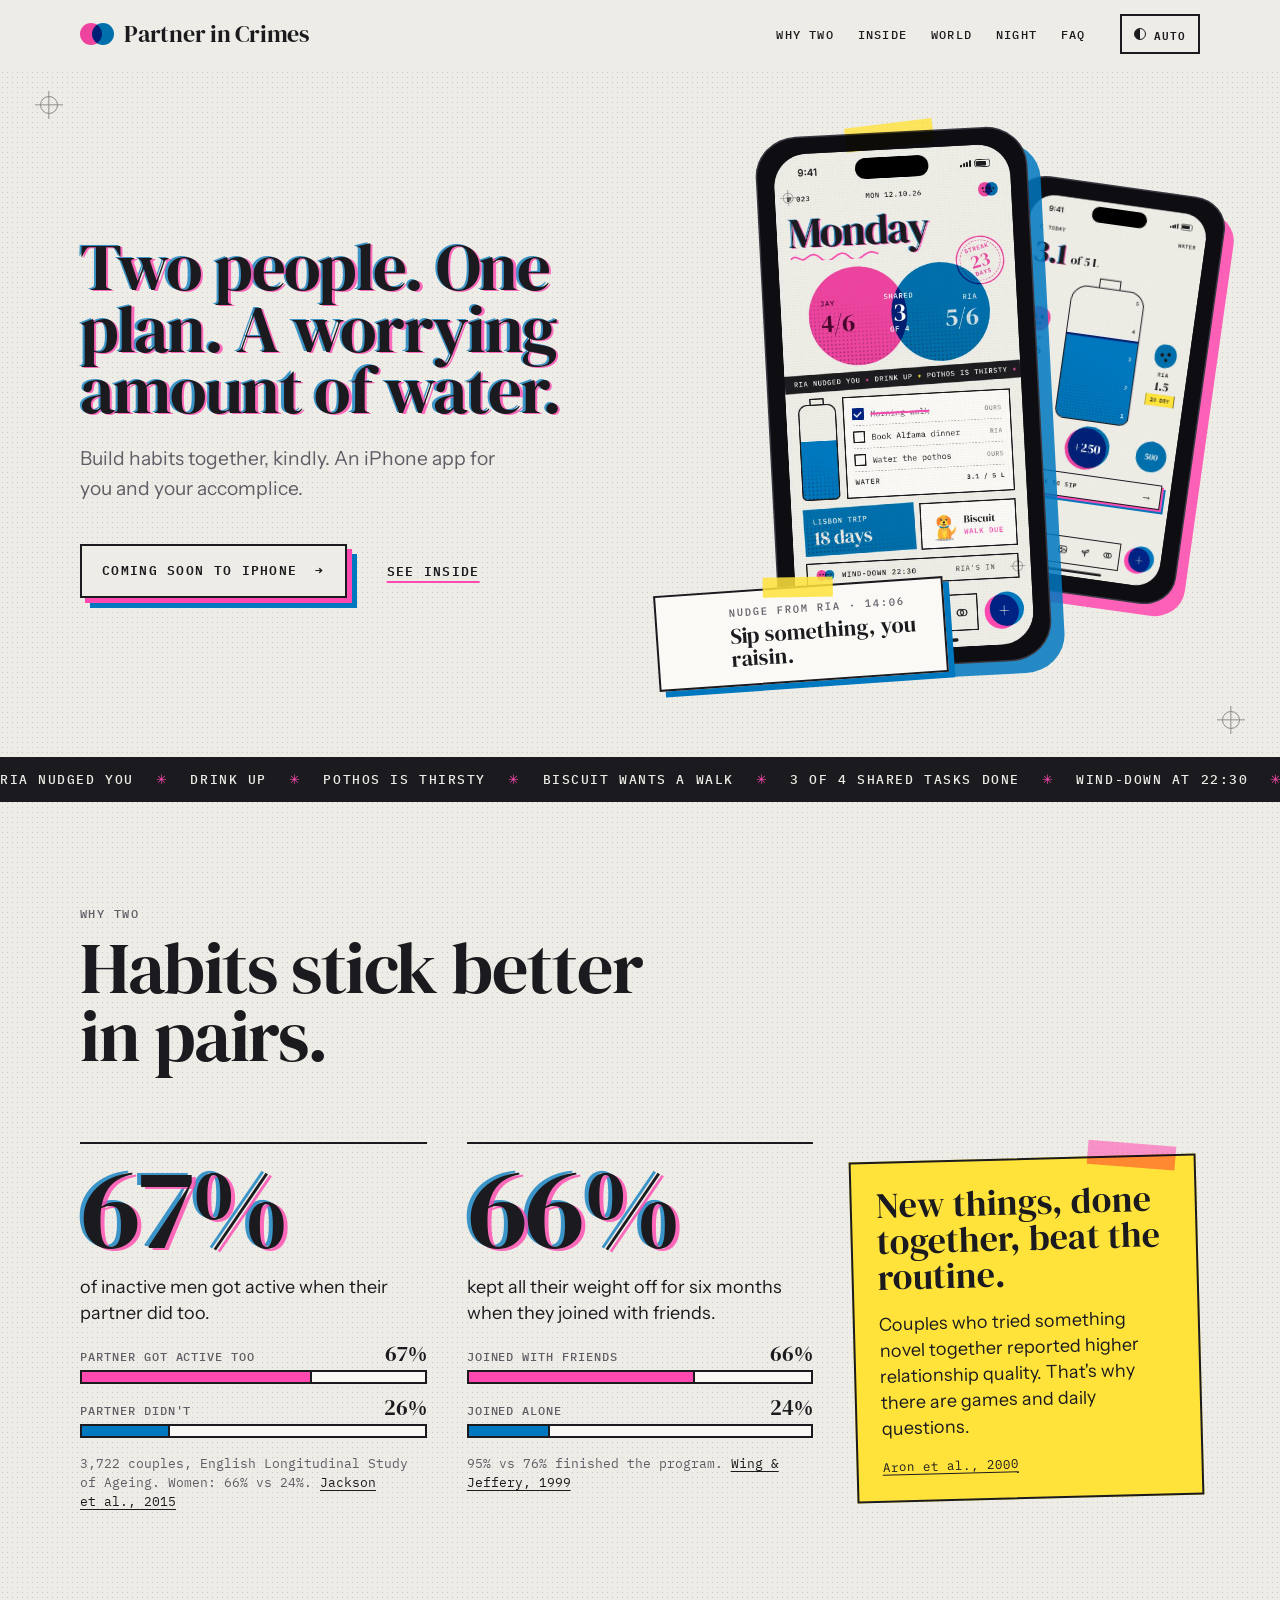
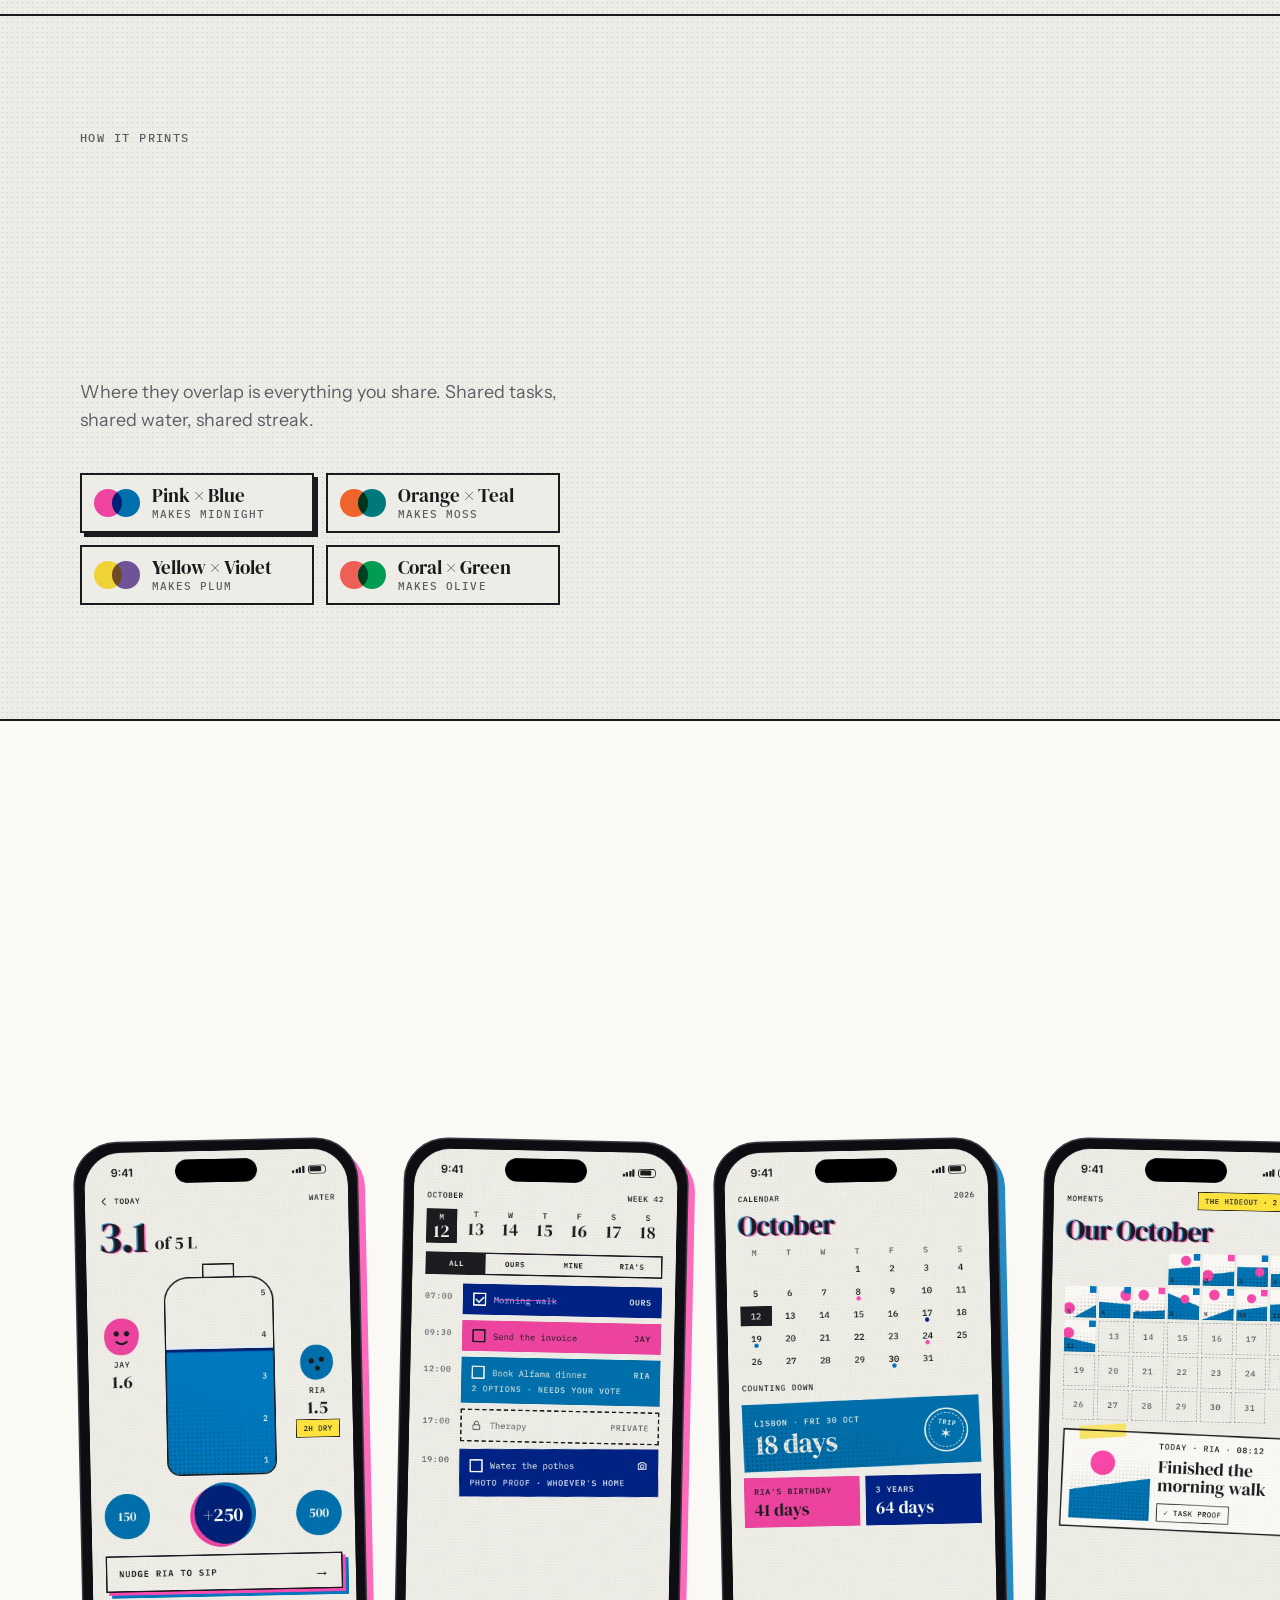
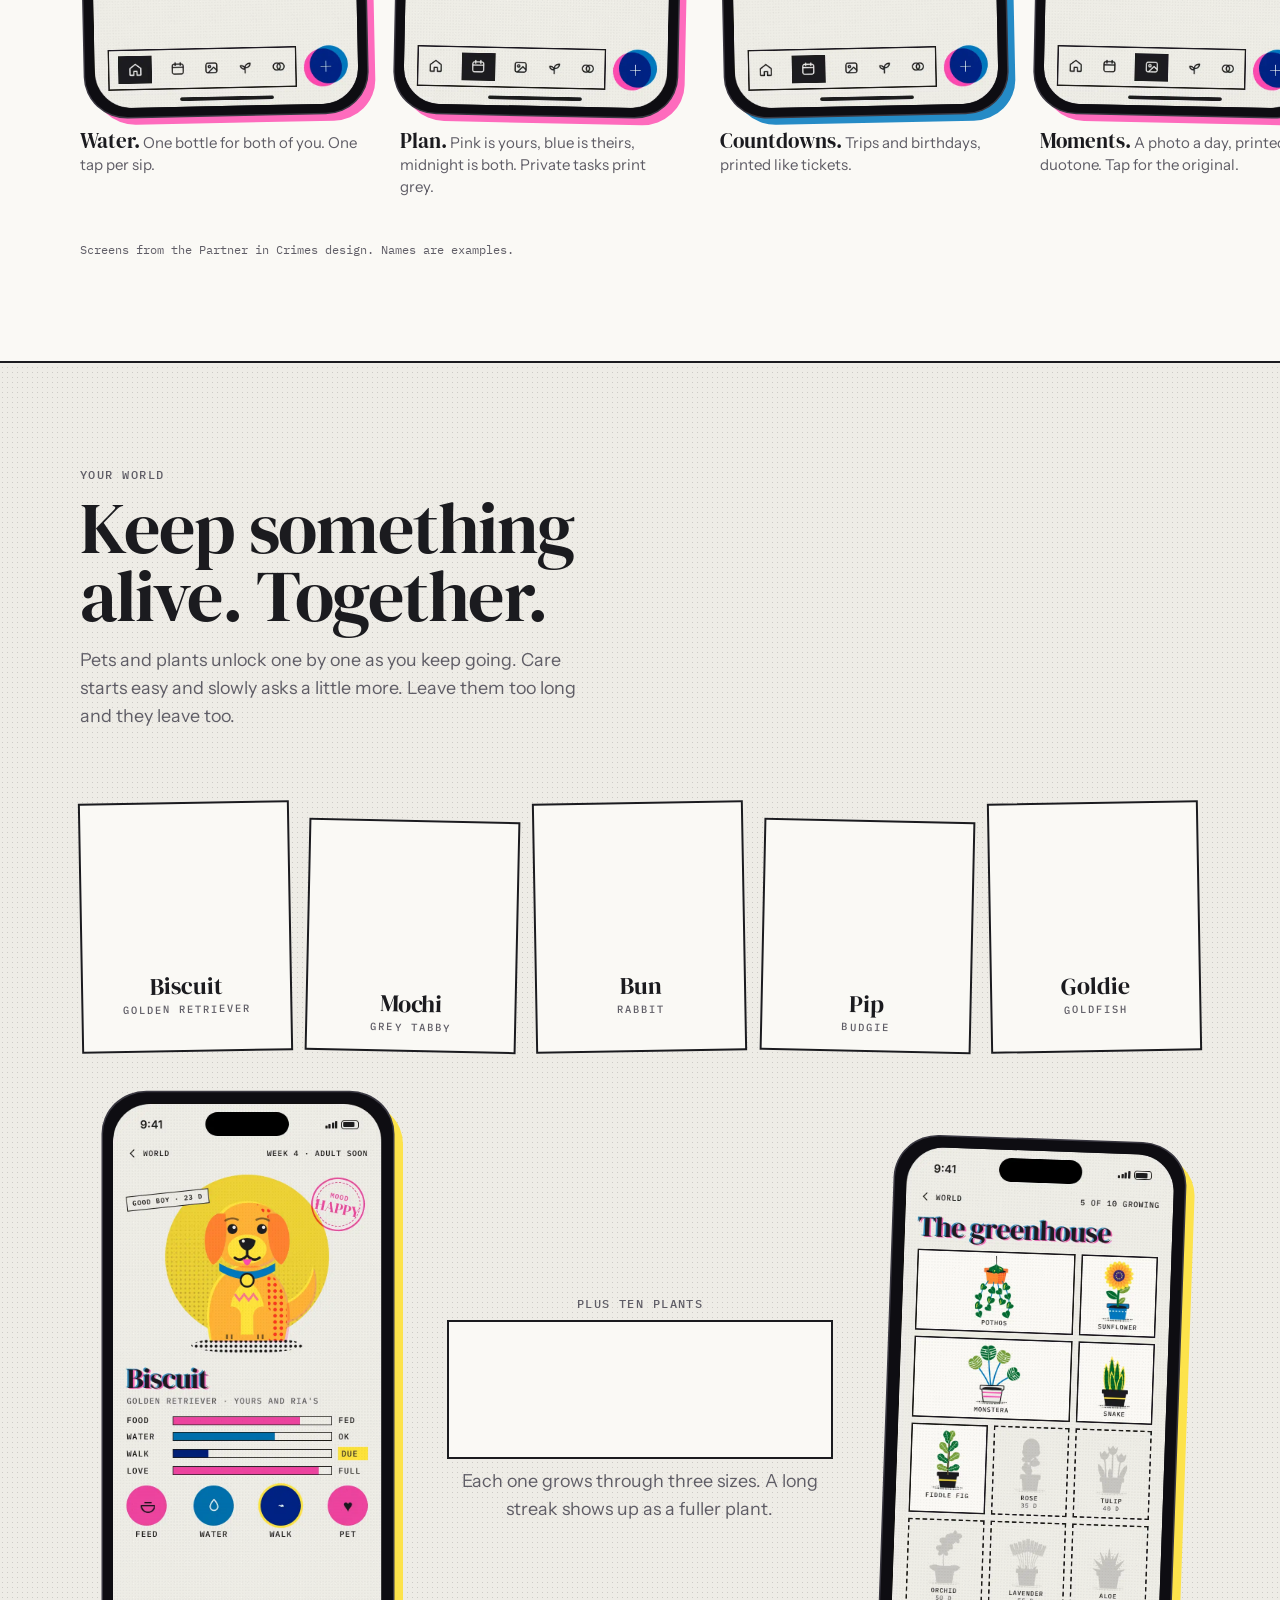
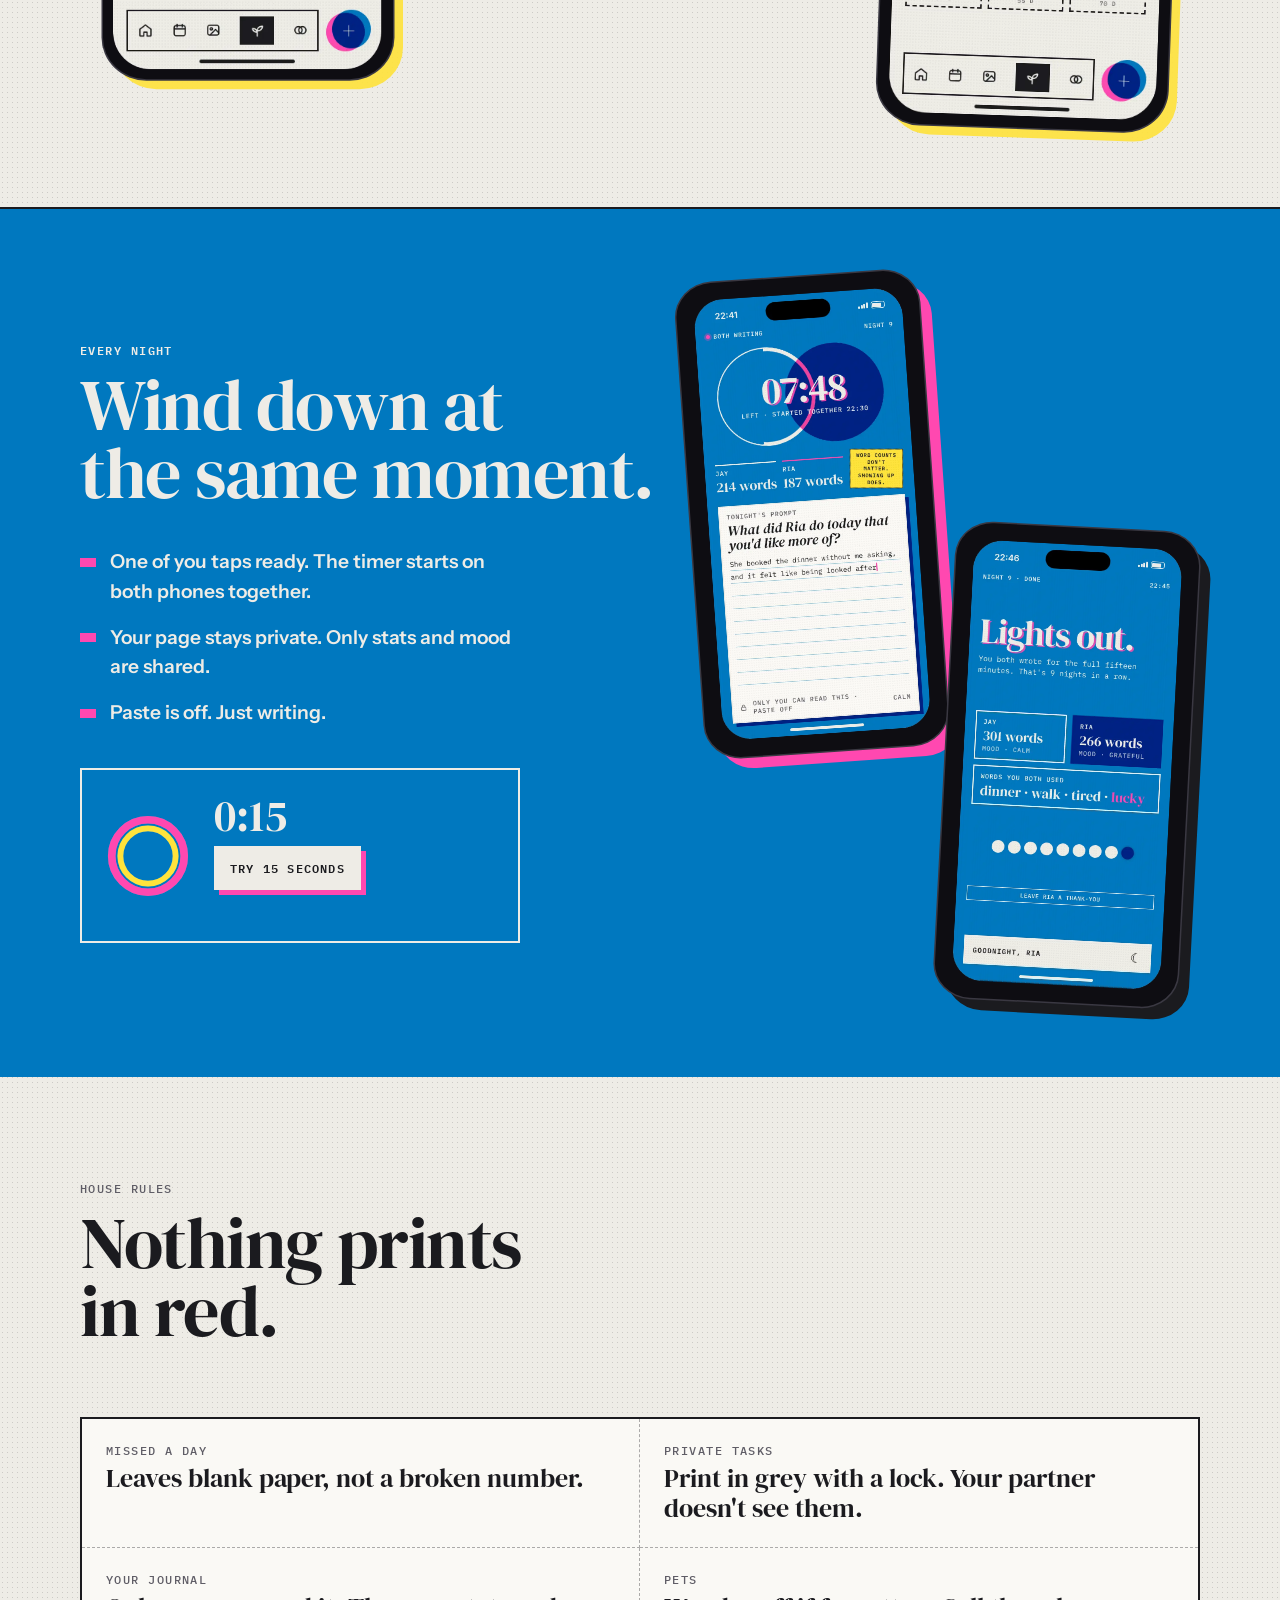
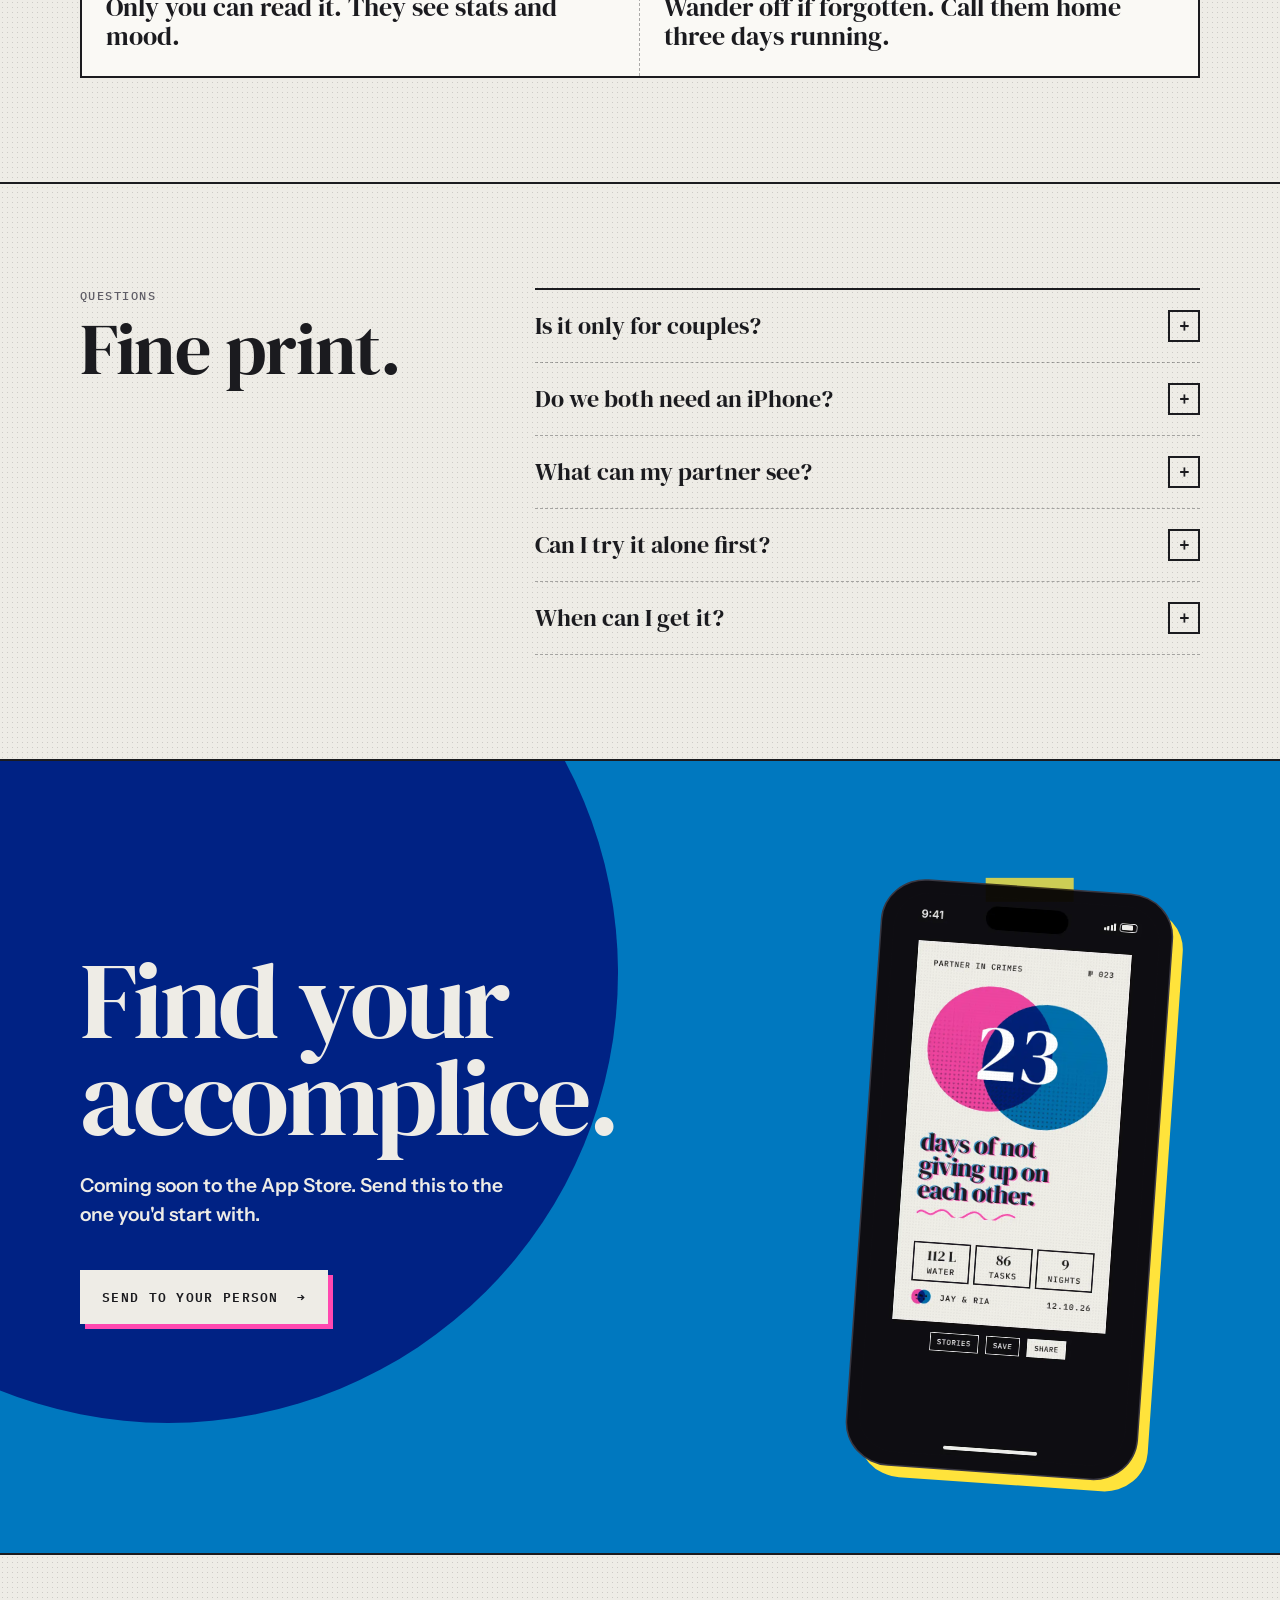
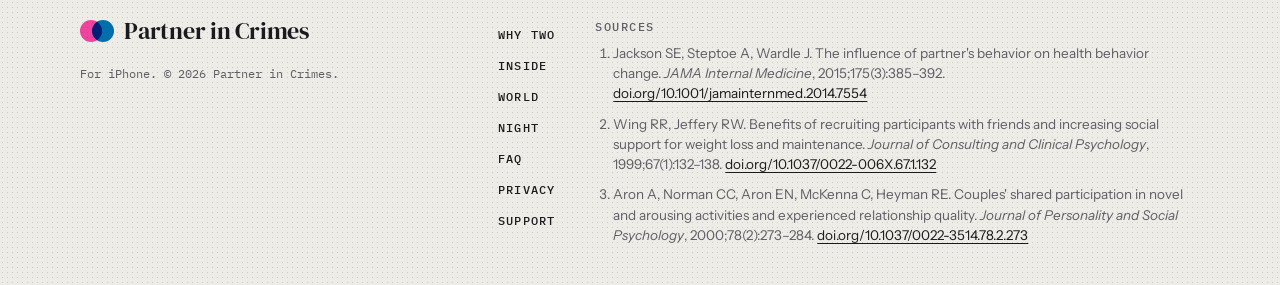
==== commit 8133fc0c: "Remove the issue number line from the hero Co-Authored-By: Claude Opus 5.5 (1M context) <noreply@ant" ====
--- a/index.src.html
+++ b/index.src.html
@@ -22,7 +22,7 @@
 <link rel="preconnect" href="https://fonts.googleapis.com">
 <link rel="preconnect" href="https://fonts.gstatic.com" crossorigin>
 <link rel="stylesheet" href="https://fonts.googleapis.com/css2?family=DM+Serif+Display:ital@0;1&family=IBM+Plex+Mono:wght@400;500;600&family=Instrument+Sans:wght@400;600&display=swap">
-<link rel="stylesheet" href="styles.css?v=6681944a">
+<link rel="stylesheet" href="styles.css?v=662350d4">
 <script>try{var t=localStorage.getItem('pic-theme');if(t==='light'||t==='dark')document.documentElement.dataset.theme=t}catch(e){}</script>
 <script type="application/ld+json">
 {"@context":"https://schema.org","@type":"SoftwareApplication","name":"Partner in Crimes","operatingSystem":"iOS 17 or later","applicationCategory":"LifestyleApplication","description":"An iPhone app for two people building habits together."}
@@ -60,7 +60,6 @@
   <span class="reg reg--tl" aria-hidden="true"></span><span class="reg reg--br" aria-hidden="true"></span>
   <div class="wrap hero__grid">
     <div class="hero__copy">
-      <p class="meta"><span>Issue № 001</span><span>For two</span></p>
       <h1 class="hero__title mis" id="hero-title">Two people. One plan. A&nbsp;worrying amount of&nbsp;water.</h1>
       <p class="hero__lede">Build habits together, kindly. An iPhone app for you and your accomplice.</p>
       <div class="hero__actions">
@@ -320,6 +319,6 @@
   </div>
 </footer>
 
-<script src="main.js?v=6681944a" defer></script>
+<script src="main.js?v=662350d4" defer></script>
 </body>
 </html>
--- a/styles.css
+++ b/styles.css
@@ -309,7 +309,6 @@
   .hero__lede{font-size:16px;margin-bottom:var(--s4)}
   .hero__actions{flex-wrap:nowrap;gap:var(--s4)}
   .hero__actions .btn{min-height:48px;padding:0 14px;font-size:12px;gap:10px}
-  .hero .meta{display:none}
   .hero__art{min-height:0;padding:var(--s4) 0 var(--s3)}
   .hero__blob{width:62vw;height:62vw}
   .hero__art{--pw:min(44vw,210px)}
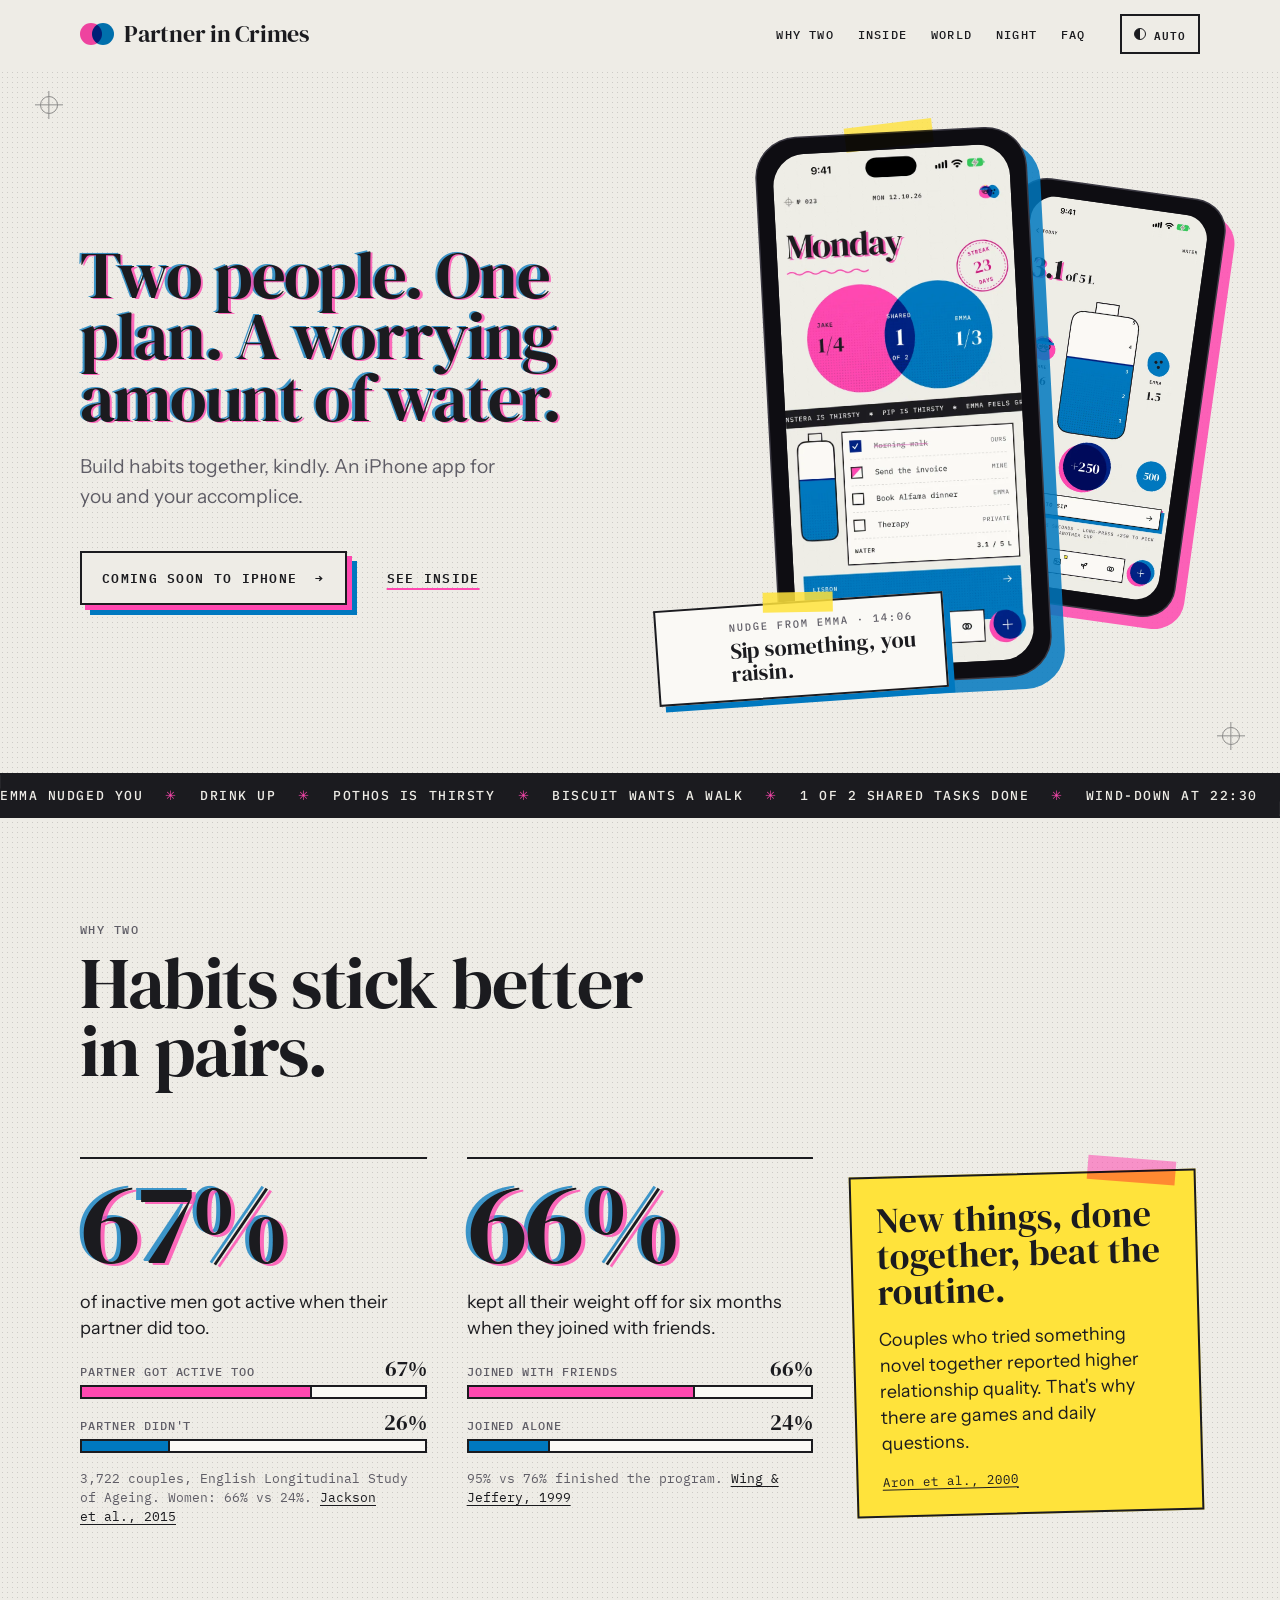
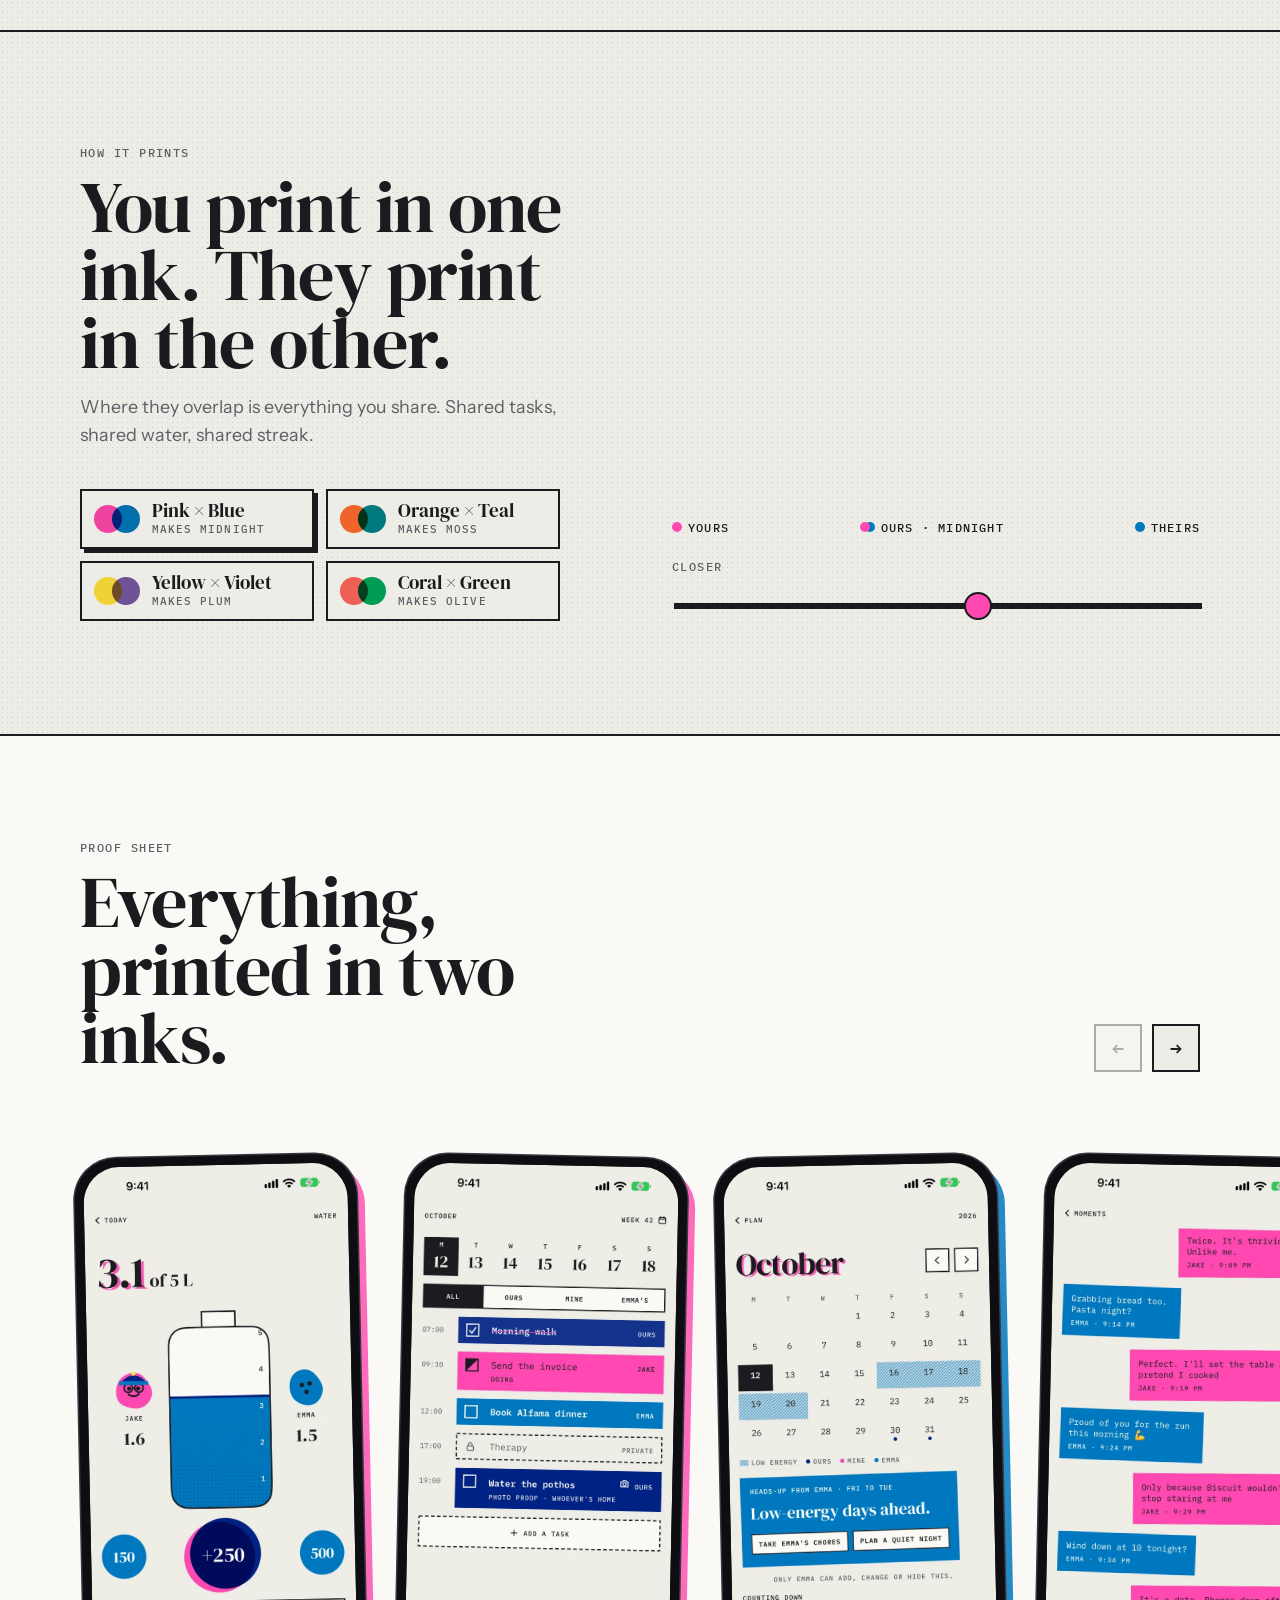
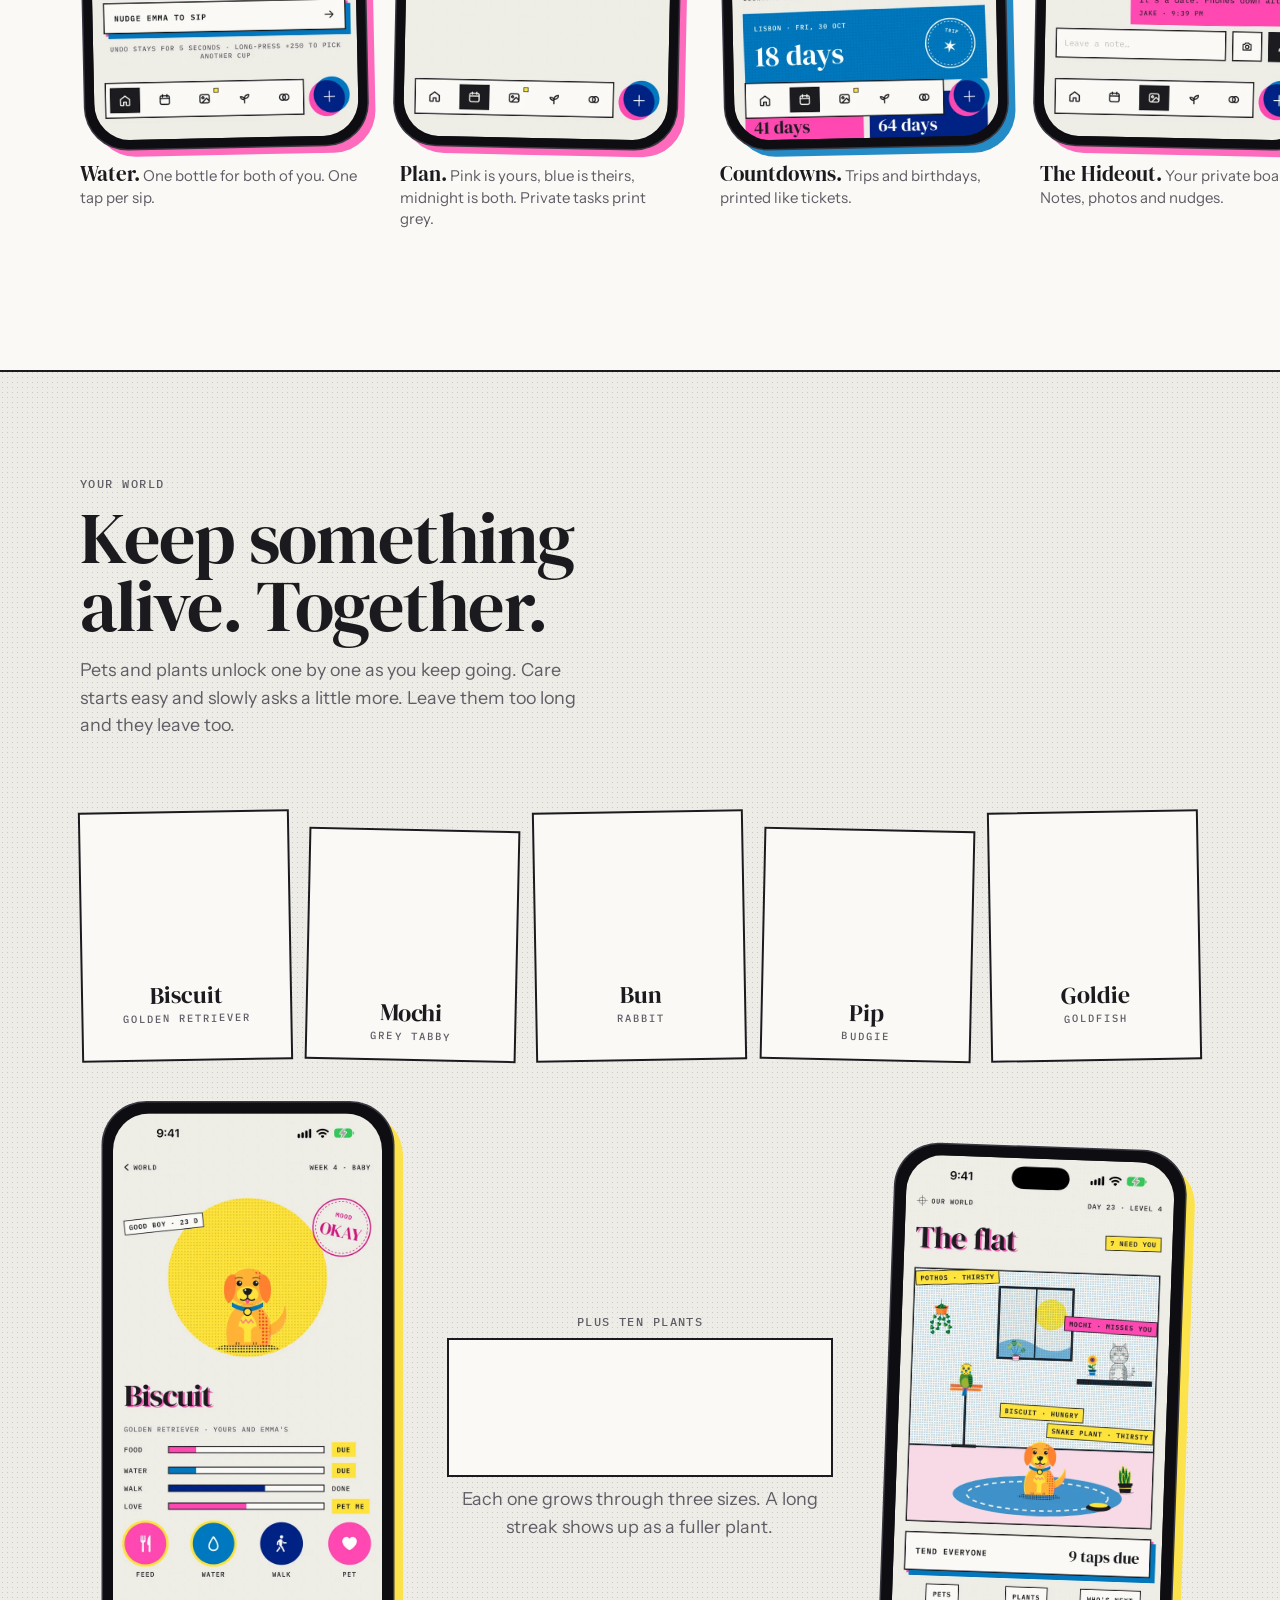
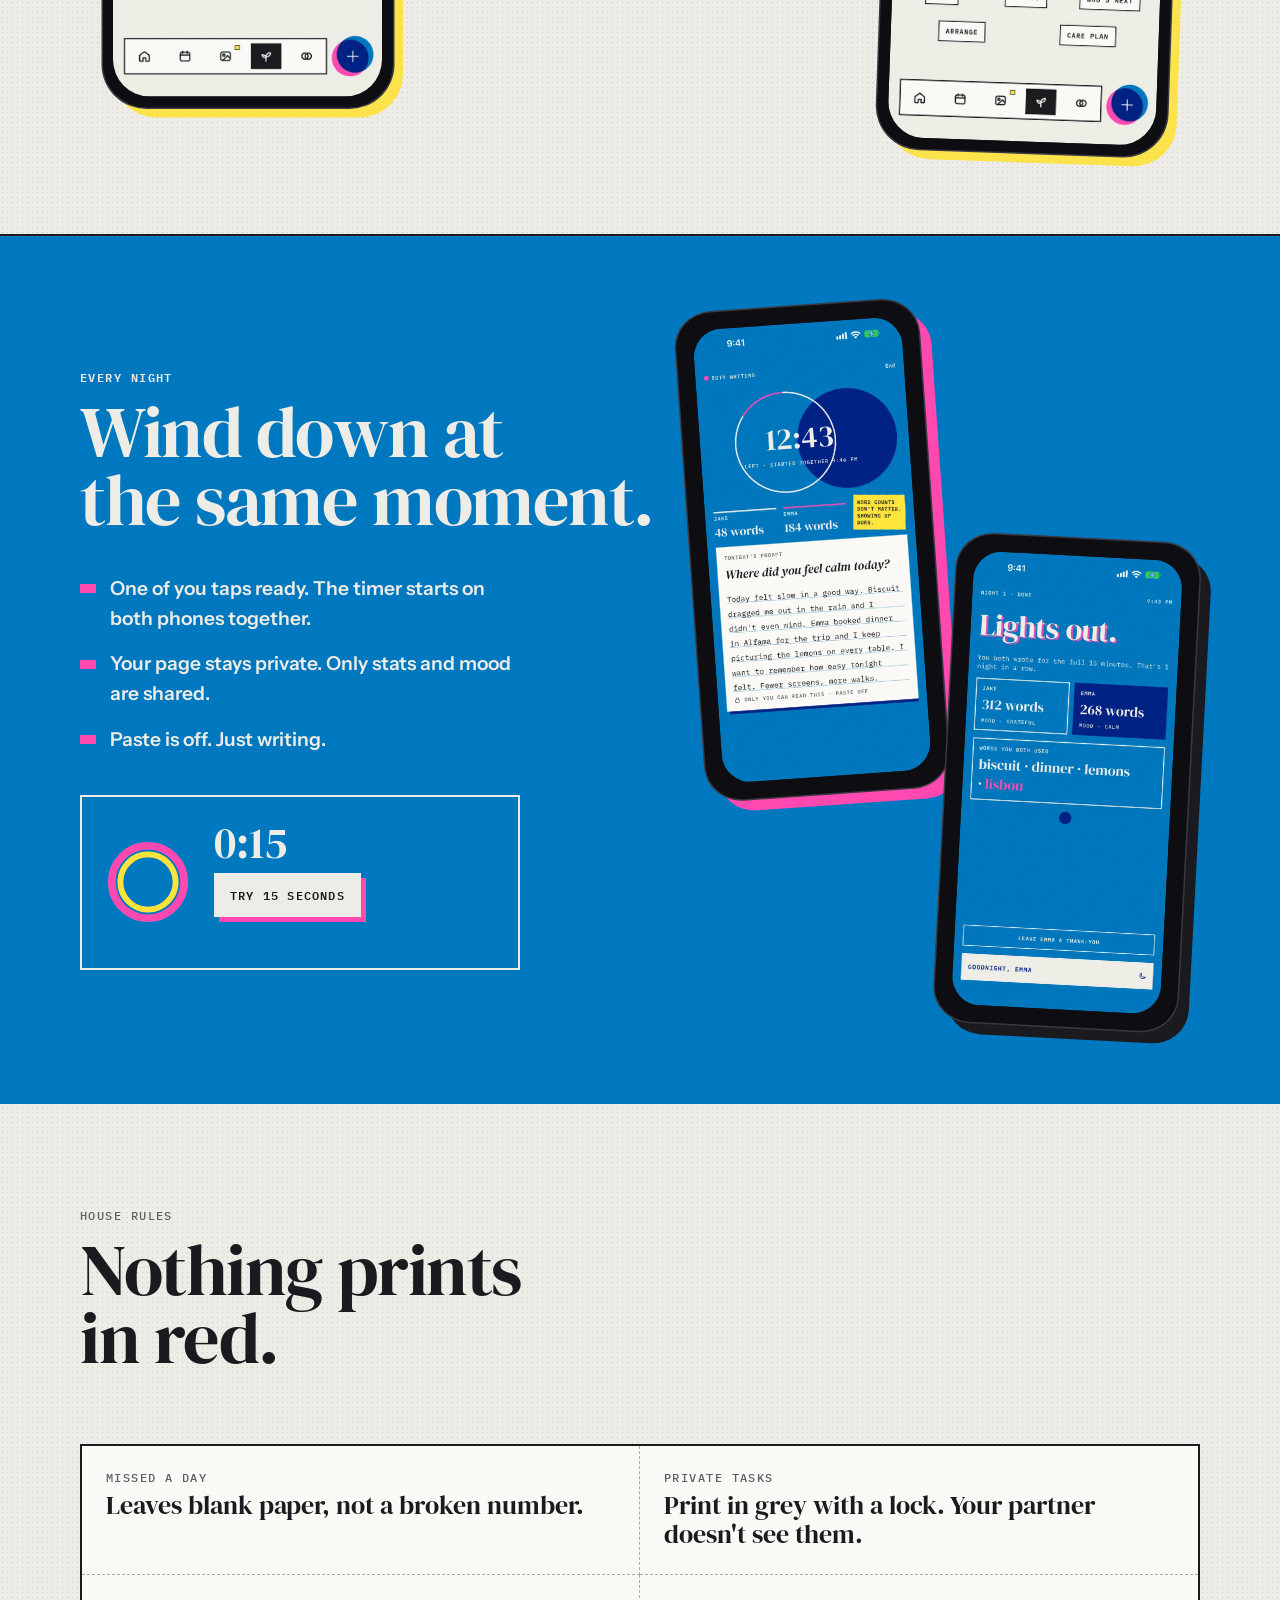
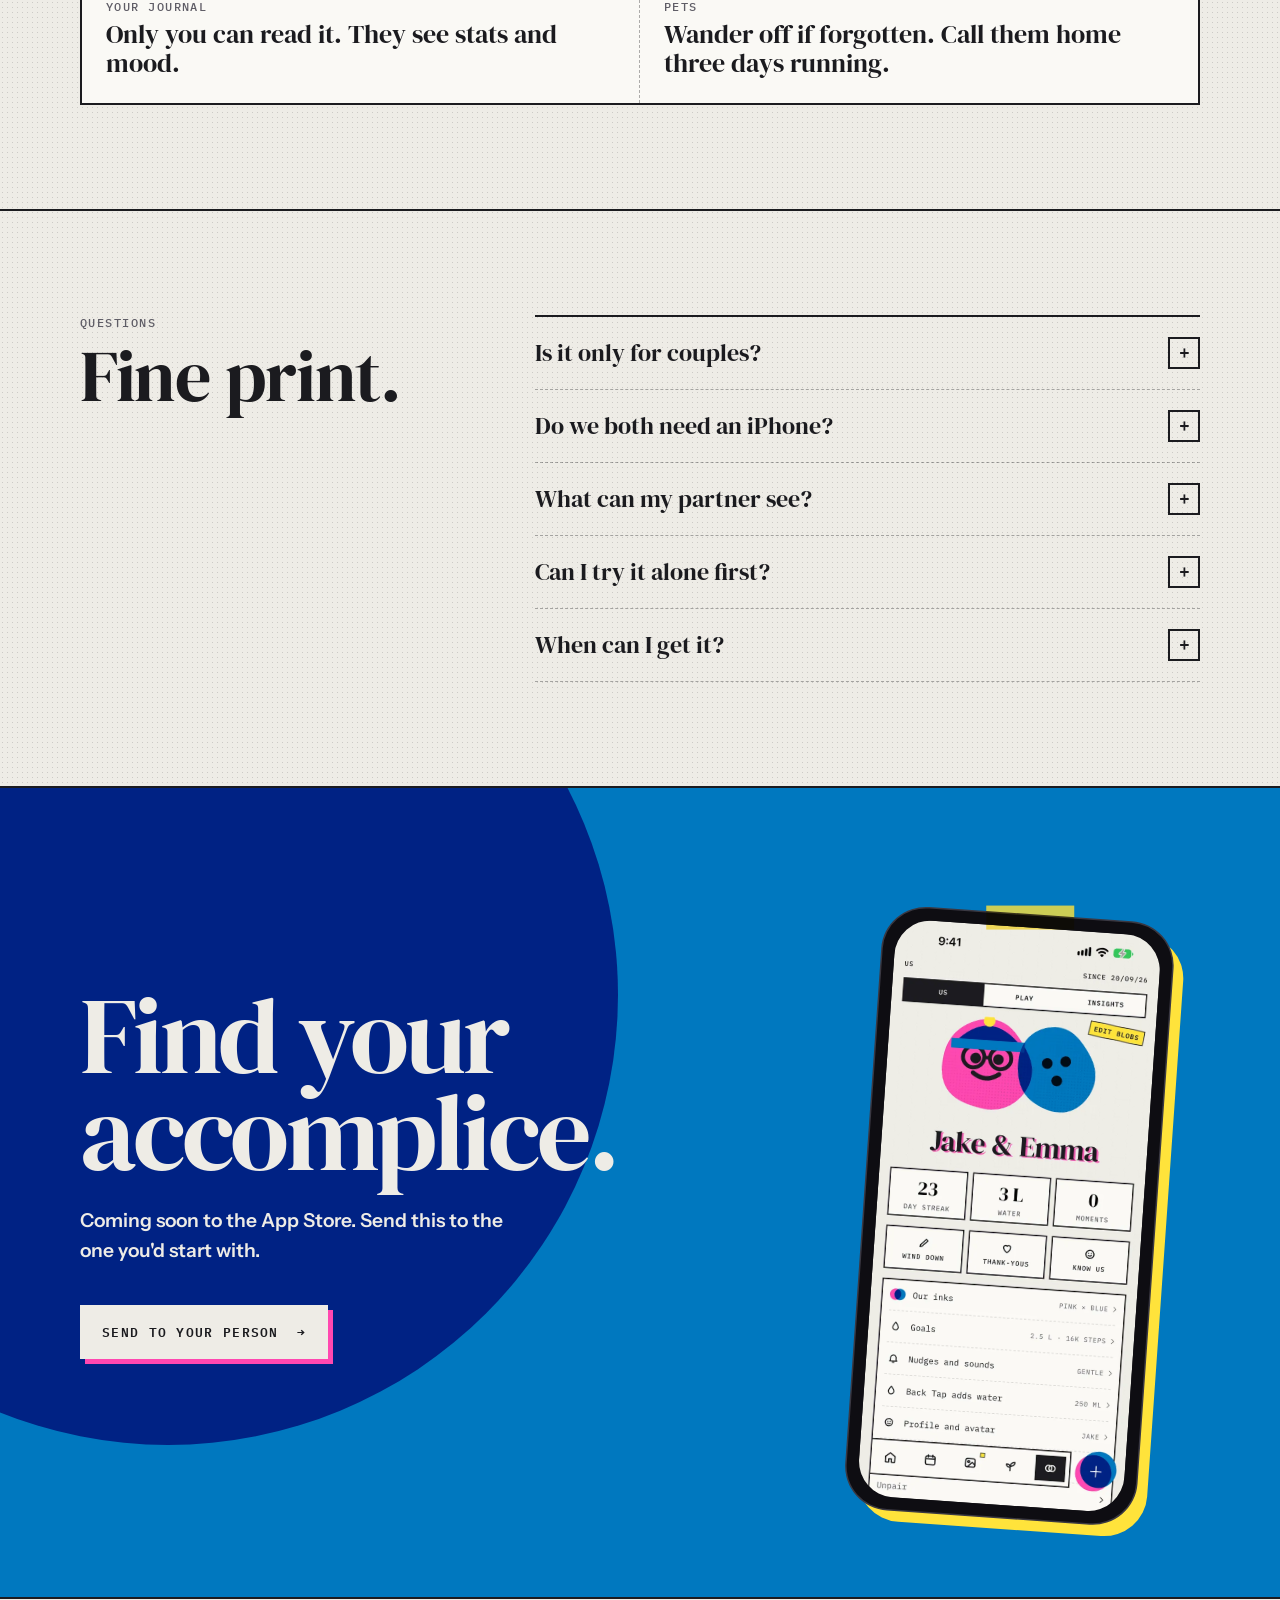
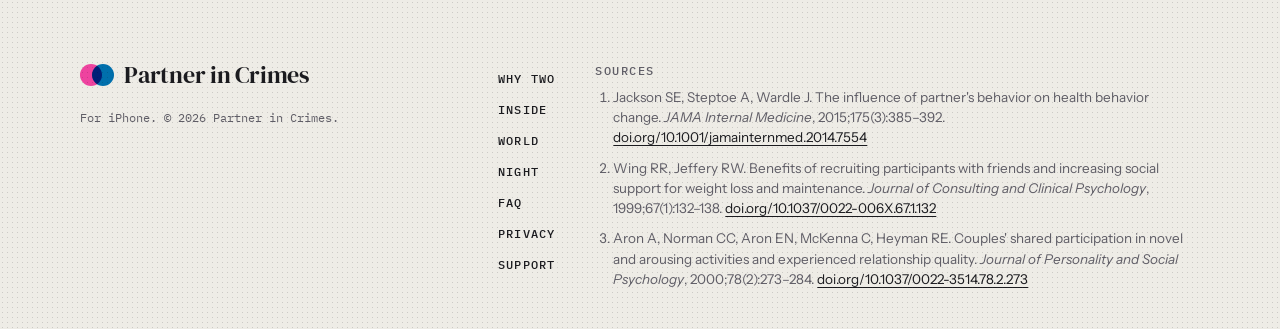
==== commit fe25c0f0: "Use real app screenshots Replaces the mock screens with real app captures (Jake & Emma), drops the '" ====
--- a/index.src.html
+++ b/index.src.html
@@ -22,7 +22,7 @@
 <link rel="preconnect" href="https://fonts.googleapis.com">
 <link rel="preconnect" href="https://fonts.gstatic.com" crossorigin>
 <link rel="stylesheet" href="https://fonts.googleapis.com/css2?family=DM+Serif+Display:ital@0;1&family=IBM+Plex+Mono:wght@400;500;600&family=Instrument+Sans:wght@400;600&display=swap">
-<link rel="stylesheet" href="styles.css?v=662350d4">
+<link rel="stylesheet" href="styles.css?v=6be5bd44">
 <script>try{var t=localStorage.getItem('pic-theme');if(t==='light'||t==='dark')document.documentElement.dataset.theme=t}catch(e){}</script>
 <script type="application/ld+json">
 {"@context":"https://schema.org","@type":"SoftwareApplication","name":"Partner in Crimes","operatingSystem":"iOS 17 or later","applicationCategory":"LifestyleApplication","description":"An iPhone app for two people building habits together."}
@@ -71,22 +71,15 @@
       <svg class="hero__blob hero__blob--a" aria-hidden="true"><use href="#blob1"/></svg>
       <svg class="hero__blob hero__blob--b" aria-hidden="true"><use href="#blob2"/></svg>
       <figure class="phone phone--back">
-        <picture>
-          <source srcset="img/water-dark.webp" media="(prefers-color-scheme: dark)" data-dark-src>
-          <img src="img/water.webp" alt="" width="722" height="1522">
-        </picture>
+        <img src="img/water.webp" alt="" width="660" height="1434">
       </figure>
       <figure class="phone phone--hero">
         <span class="tape" aria-hidden="true"></span>
-        <picture>
-          <source srcset="img/home-dark.webp" media="(prefers-color-scheme: dark)" data-dark-src>
-          <img src="img/home.webp" alt="Home screen: Jay's and Ria's tasks overlap in the middle, with shared water, today's list, a trip countdown, Biscuit the dog and tonight's wind-down" width="722" height="1522" fetchpriority="high">
-        </picture>
+        <img src="img/home.webp" alt="Home screen: Jake's and Emma's tasks overlap in the middle, with shared water, today's list and a Lisbon countdown" width="660" height="1434" fetchpriority="high">
       </figure>
-      <script>(function(){var t=document.documentElement.dataset.theme;if(!t)return;document.querySelectorAll('[data-dark-src]').forEach(function(s){s.media=t==='dark'?'all':'not all'})})()</script>
       <div class="hnote" aria-hidden="true">
         <svg class="hnote__blob"><use href="#blob2"/></svg>
-        <div><span class="hnote__lab">Nudge from Ria · 14:06</span><b>Sip something, you raisin.</b></div>
+        <div><span class="hnote__lab">Nudge from Emma · 14:06</span><b>Sip something, you raisin.</b></div>
       </div>
       <svg class="hero__plant" viewBox="0 0 120 120" aria-hidden="true"><use href="#pl-monstera"/></svg>
       <svg class="hero__pet" viewBox="0 0 120 120" aria-hidden="true"><use href="#pet-dog"/></svg>
@@ -95,7 +88,7 @@
 </section>
 
 <div class="ticker" aria-hidden="true"><div class="ticker__track" data-ticker>
-  <span>Ria nudged you</span><span>Drink up</span><span>Pothos is thirsty</span><span>Biscuit wants a walk</span><span>3 of 4 shared tasks done</span><span>Wind-down at 22:30</span>
+  <span>Emma nudged you</span><span>Drink up</span><span>Pothos is thirsty</span><span>Biscuit wants a walk</span><span>1 of 2 shared tasks done</span><span>Wind-down at 22:30</span>
 </div></div>
 
 <!-- WHY -->
@@ -173,18 +166,12 @@
     </header>
   </div>
   <div class="rail" data-rail tabindex="0" role="region" aria-label="App screens, scroll sideways">
-    <figure class="shot"><div class="phone"><img src="img/water.webp" alt="Water screen: a solid blue bottle filling to 3.1 of 5 litres, with each partner's amount" width="722" height="1522" loading="lazy"></div><figcaption><b>Water.</b> One bottle for both of you. One tap per sip.</figcaption></figure>
-    <figure class="shot"><div class="phone"><img src="img/plan.webp" alt="Day plan: a printed timetable of tasks coloured by whose they are" width="722" height="1522" loading="lazy"></div><figcaption><b>Plan.</b> Pink is yours, blue is theirs, midnight is both. Private tasks print grey.</figcaption></figure>
-    <figure class="shot"><div class="phone"><img src="img/calendar.webp" alt="Calendar with countdown tickets for a trip and a birthday" width="722" height="1522" loading="lazy"></div><figcaption><b>Countdowns.</b> Trips and birthdays, printed like tickets.</figcaption></figure>
-    <figure class="shot"><div class="phone"><img src="img/photos.webp" alt="Photo calendar with one small duotone photo per day" width="722" height="1522" loading="lazy"></div><figcaption><b>Moments.</b> A photo a day, printed as a duotone. Tap for the original.</figcaption></figure>
-    <figure class="shot"><div class="phone"><img src="img/hideout.webp" alt="The Hideout: a message board of notes in each partner's ink" width="722" height="1522" loading="lazy"></div><figcaption><b>The Hideout.</b> Your private board. Notes, photos and nudges.</figcaption></figure>
-    <figure class="shot"><div class="phone"><img src="img/flat.webp" alt="The flat: a printed room with a dog, a cat, a bird and plants" width="722" height="1522" loading="lazy"></div><figcaption><b>The flat.</b> Everyone you're keeping alive, in one room.</figcaption></figure>
-    <figure class="shot"><div class="phone"><img src="img/games.webp" alt="Games: scores in each partner's ink and a list of quick games" width="722" height="1522" loading="lazy"></div><figcaption><b>Games.</b> Quick ones, scored in your inks.</figcaption></figure>
-    <figure class="shot"><div class="phone"><img src="img/draw.webp" alt="Drawing board: one shared sheet with a heart and a squiggle" width="722" height="1522" loading="lazy"></div><figcaption><b>Drawing board.</b> One shared sheet a day.</figcaption></figure>
-    <figure class="shot"><div class="phone"><img src="img/know.webp" alt="Get to know you: a question card with answer choices" width="722" height="1522" loading="lazy"></div><figcaption><b>Get to know you.</b> A score in percent, never a grade.</figcaption></figure>
-    <figure class="shot"><div class="phone"><img src="img/activity.webp" alt="Activity: two overlapping step rings with a shared total" width="722" height="1522" loading="lazy"></div><figcaption><b>Steps.</b> Two rings. The overlap is the shared part.</figcaption></figure>
-  </div>
-  <div class="wrap"><p class="note-small">Screens from the Partner in Crimes design. Names are examples.</p></div>
+    <figure class="shot"><div class="phone"><img src="img/water.webp" alt="Water screen: a solid blue bottle filling to 3.1 of 5 litres, with Jake's and Emma's amounts" width="660" height="1434" loading="lazy"></div><figcaption><b>Water.</b> One bottle for both of you. One tap per sip.</figcaption></figure>
+    <figure class="shot"><div class="phone"><img src="img/plan.webp" alt="Day plan: a timetable of tasks coloured by whose they are, with a private one in grey" width="660" height="1434" loading="lazy"></div><figcaption><b>Plan.</b> Pink is yours, blue is theirs, midnight is both. Private tasks print grey.</figcaption></figure>
+    <figure class="shot"><div class="phone"><img src="img/calendar.webp" alt="October calendar with a heads-up from Emma and a Lisbon countdown ticket" width="660" height="1434" loading="lazy"></div><figcaption><b>Countdowns.</b> Trips and birthdays, printed like tickets.</figcaption></figure>
+    <figure class="shot"><div class="phone"><img src="img/hideout.webp" alt="The Hideout: notes from Jake in pink and Emma in blue" width="660" height="1434" loading="lazy"></div><figcaption><b>The Hideout.</b> Your private board. Notes, photos and nudges.</figcaption></figure>
+    <figure class="shot"><div class="phone"><img src="img/thanks.webp" alt="Thank-you wall: sticky notes Jake and Emma left each other" width="660" height="1434" loading="lazy"></div><figcaption><b>Thank-you wall.</b> Small thanks, pinned where they'll see them.</figcaption></figure>
+  </div>
 </section>
 
 <!-- WORLD -->
@@ -203,7 +190,7 @@
       <li><svg viewBox="0 0 120 120" role="img" aria-label="Goldie, a goldfish"><use href="#pet-fish"/></svg><b>Goldie</b><span>Goldfish</span></li>
     </ul>
     <div class="world__row">
-      <figure class="phone phone--world" data-par="0.07"><img src="img/pet.webp" alt="Biscuit's page: a portrait, a mood stamp, four needs bars and care buttons" width="722" height="1522" loading="lazy"></figure>
+      <figure class="phone phone--world" data-par="0.07"><img src="img/pet.webp" alt="Biscuit's page: a portrait, a mood stamp, four needs bars and care buttons" width="660" height="1434" loading="lazy"></figure>
       <div class="plants">
         <p class="lab">Plus ten plants</p>
         <div class="plants__row">
@@ -213,7 +200,7 @@
         </div>
         <p class="body">Each one grows through three sizes. A long streak shows up as a fuller plant.</p>
       </div>
-      <figure class="phone phone--world phone--tilt" data-par="-0.07"><img src="img/greenhouse.webp" alt="The greenhouse: plants on printed shelves, locked ones shown as outlines" width="722" height="1522" loading="lazy"></figure>
+      <figure class="phone phone--world phone--tilt" data-par="-0.07"><img src="img/flat.webp" alt="The flat: a room with Biscuit, Mochi, Pip and plants, each tagged with what they need" width="660" height="1434" loading="lazy"></figure>
     </div>
   </div>
 </section>
@@ -242,8 +229,8 @@
       </div>
     </div>
     <div class="night__art">
-      <figure class="phone phone--night-a" data-par="0.09"><img src="img/night-write.webp" alt="Writing screen: a shared timer at 07:48 and both word counts" width="722" height="1522" loading="lazy"></figure>
-      <figure class="phone phone--night-b" data-par="-0.07"><img src="img/night-after.webp" alt="After writing: lights out, word counts, and words you both used" width="722" height="1522" loading="lazy"></figure>
+      <figure class="phone phone--night-a" data-par="0.09"><img src="img/night-write.webp" alt="Writing screen: one timer started together, with both word counts and tonight's prompt" width="660" height="1434" loading="lazy"></figure>
+      <figure class="phone phone--night-b" data-par="-0.07"><img src="img/night-after.webp" alt="Lights out: both wrote for 15 minutes, with word counts, moods and the words you both used" width="660" height="1434" loading="lazy"></figure>
     </div>
   </div>
 </section>
@@ -293,7 +280,7 @@
       </div>
       <p class="get__status" role="status" data-share-status></p>
     </div>
-    <figure class="phone phone--get" data-par="-0.08"><span class="tape" aria-hidden="true"></span><img src="img/streak.webp" alt="Streak card: a poster with the shared day count in the overlap of two inks" width="722" height="1522" loading="lazy"></figure>
+    <figure class="phone phone--get" data-par="-0.08"><span class="tape" aria-hidden="true"></span><img src="img/us.webp" alt="Jake and Emma's page with a 23 day streak" width="660" height="1434" loading="lazy"></figure>
   </div>
 </section>
 
@@ -319,6 +306,6 @@
   </div>
 </footer>
 
-<script src="main.js?v=662350d4" defer></script>
+<script src="main.js?v=6be5bd44" defer></script>
 </body>
 </html>
--- a/styles.css
+++ b/styles.css
@@ -116,7 +116,7 @@
 
 /* phones */
 .phone{position:relative;border-radius:15% / 7.1%;background:#0E0D12;padding:3.2%;box-shadow:0 0 0 1.5px #3A3842}
-.phone img{width:100%;aspect-ratio:722/1522;border-radius:13.4% / 6.36%}
+.phone img{width:100%;aspect-ratio:660/1434;border-radius:13.4% / 6.36%}
 .phone--hero{width:var(--pw);rotate:-3deg;z-index:2;margin-right:22%;box-shadow:0 0 0 1.5px #3A3842,14px 14px 0 color-mix(in srgb,var(--blue) 85%,transparent)}
 
 /* ticker */
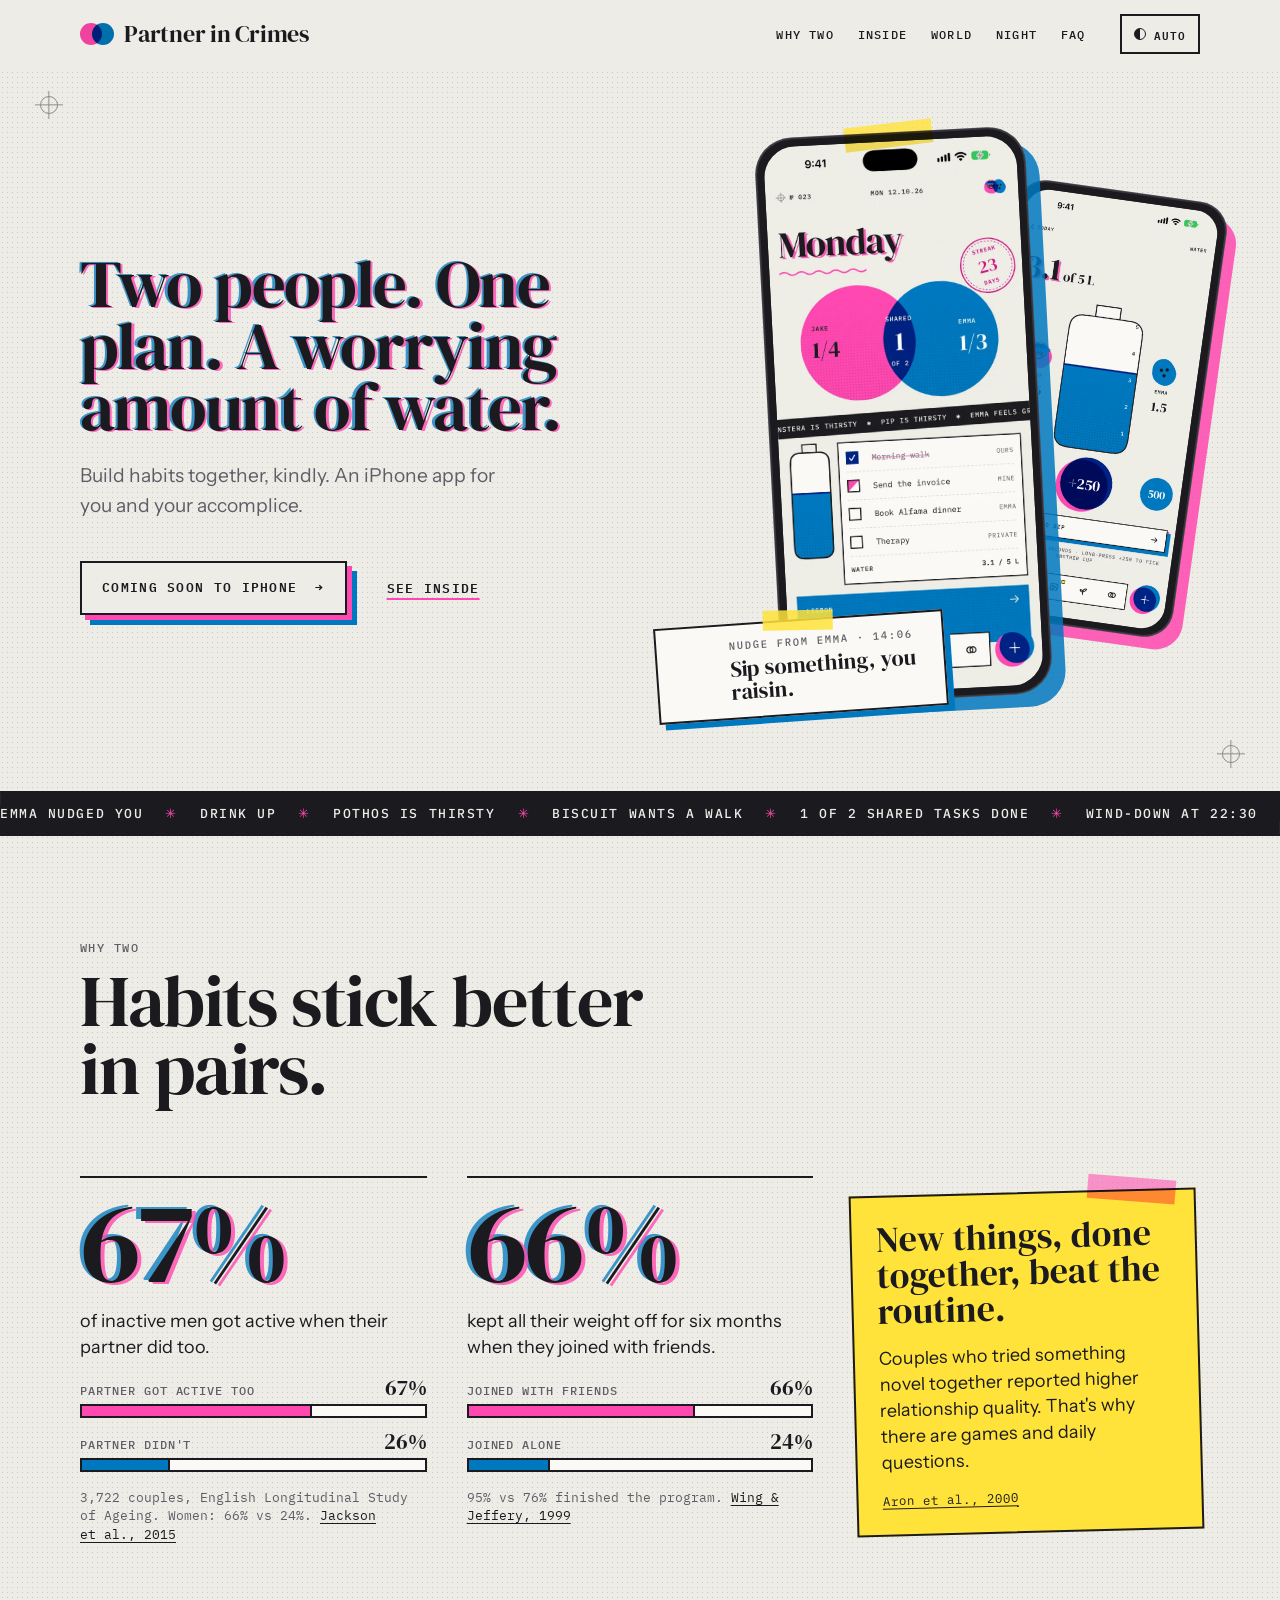
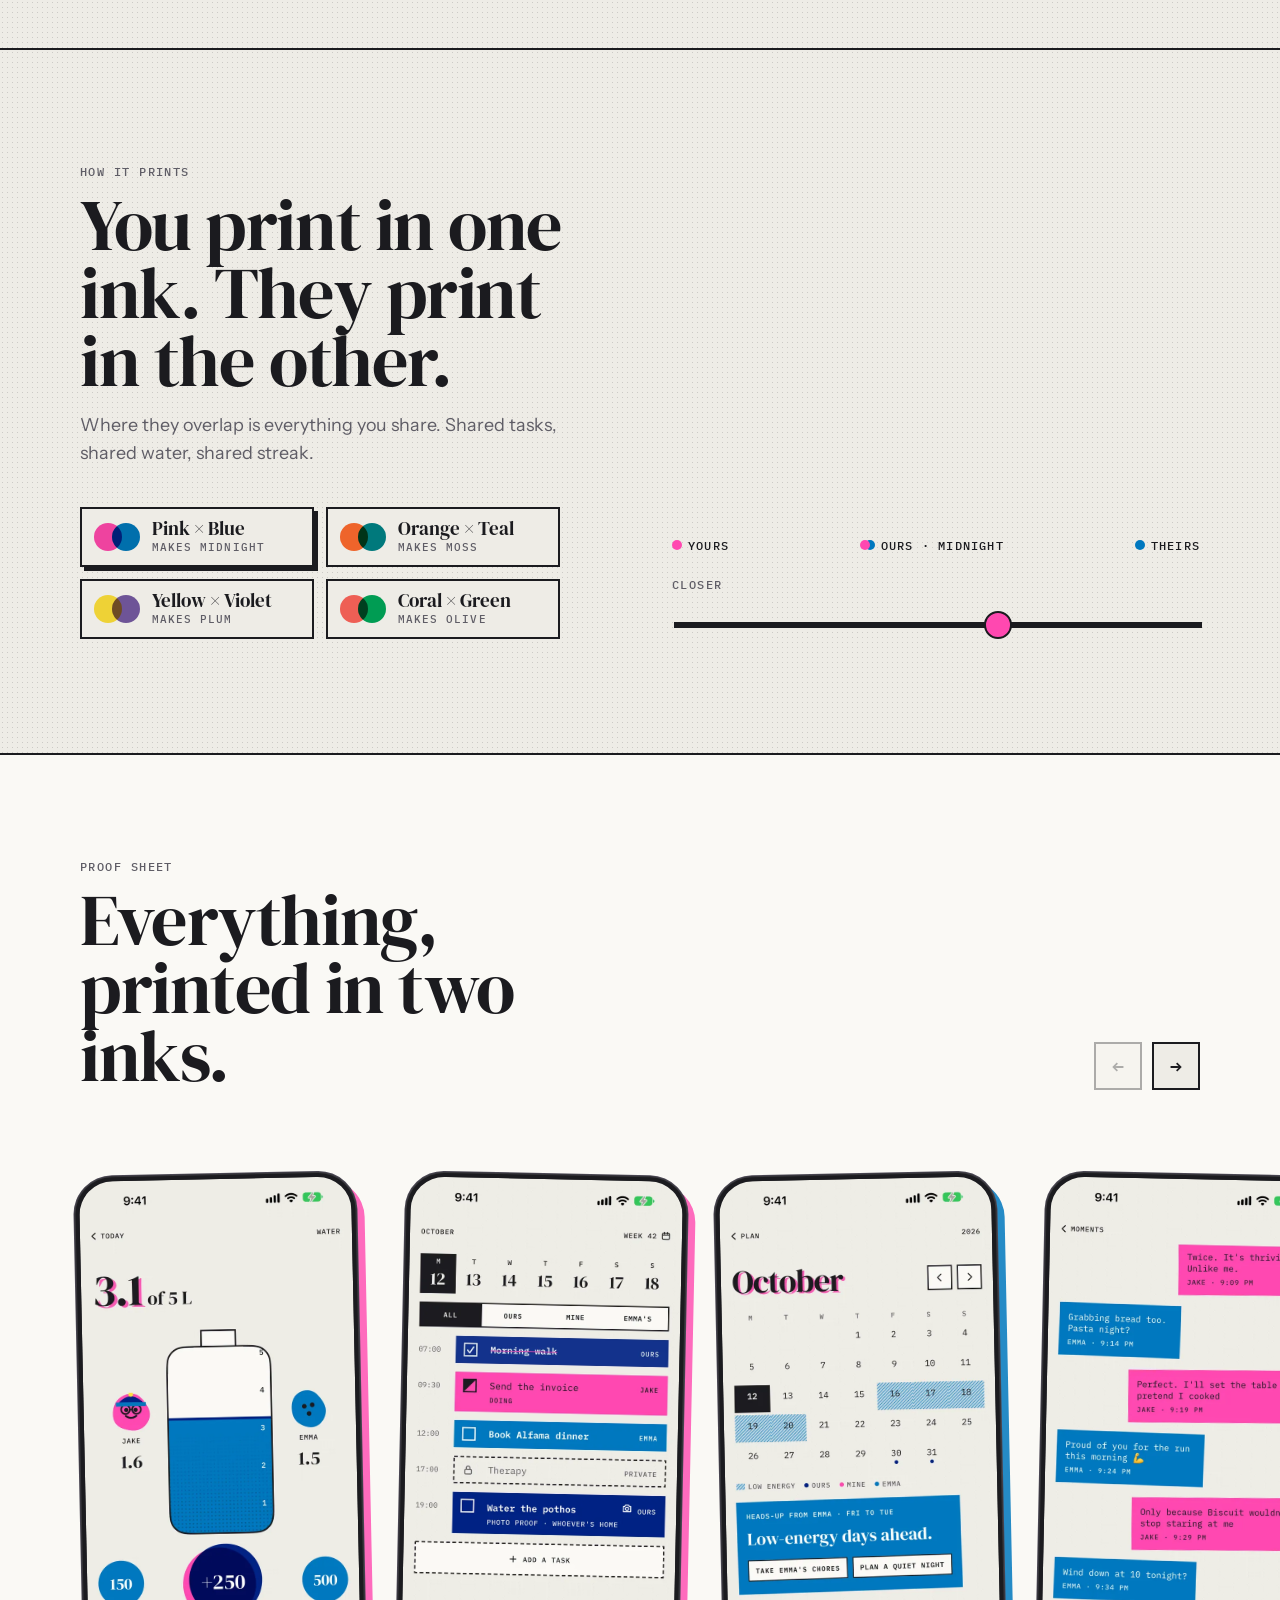
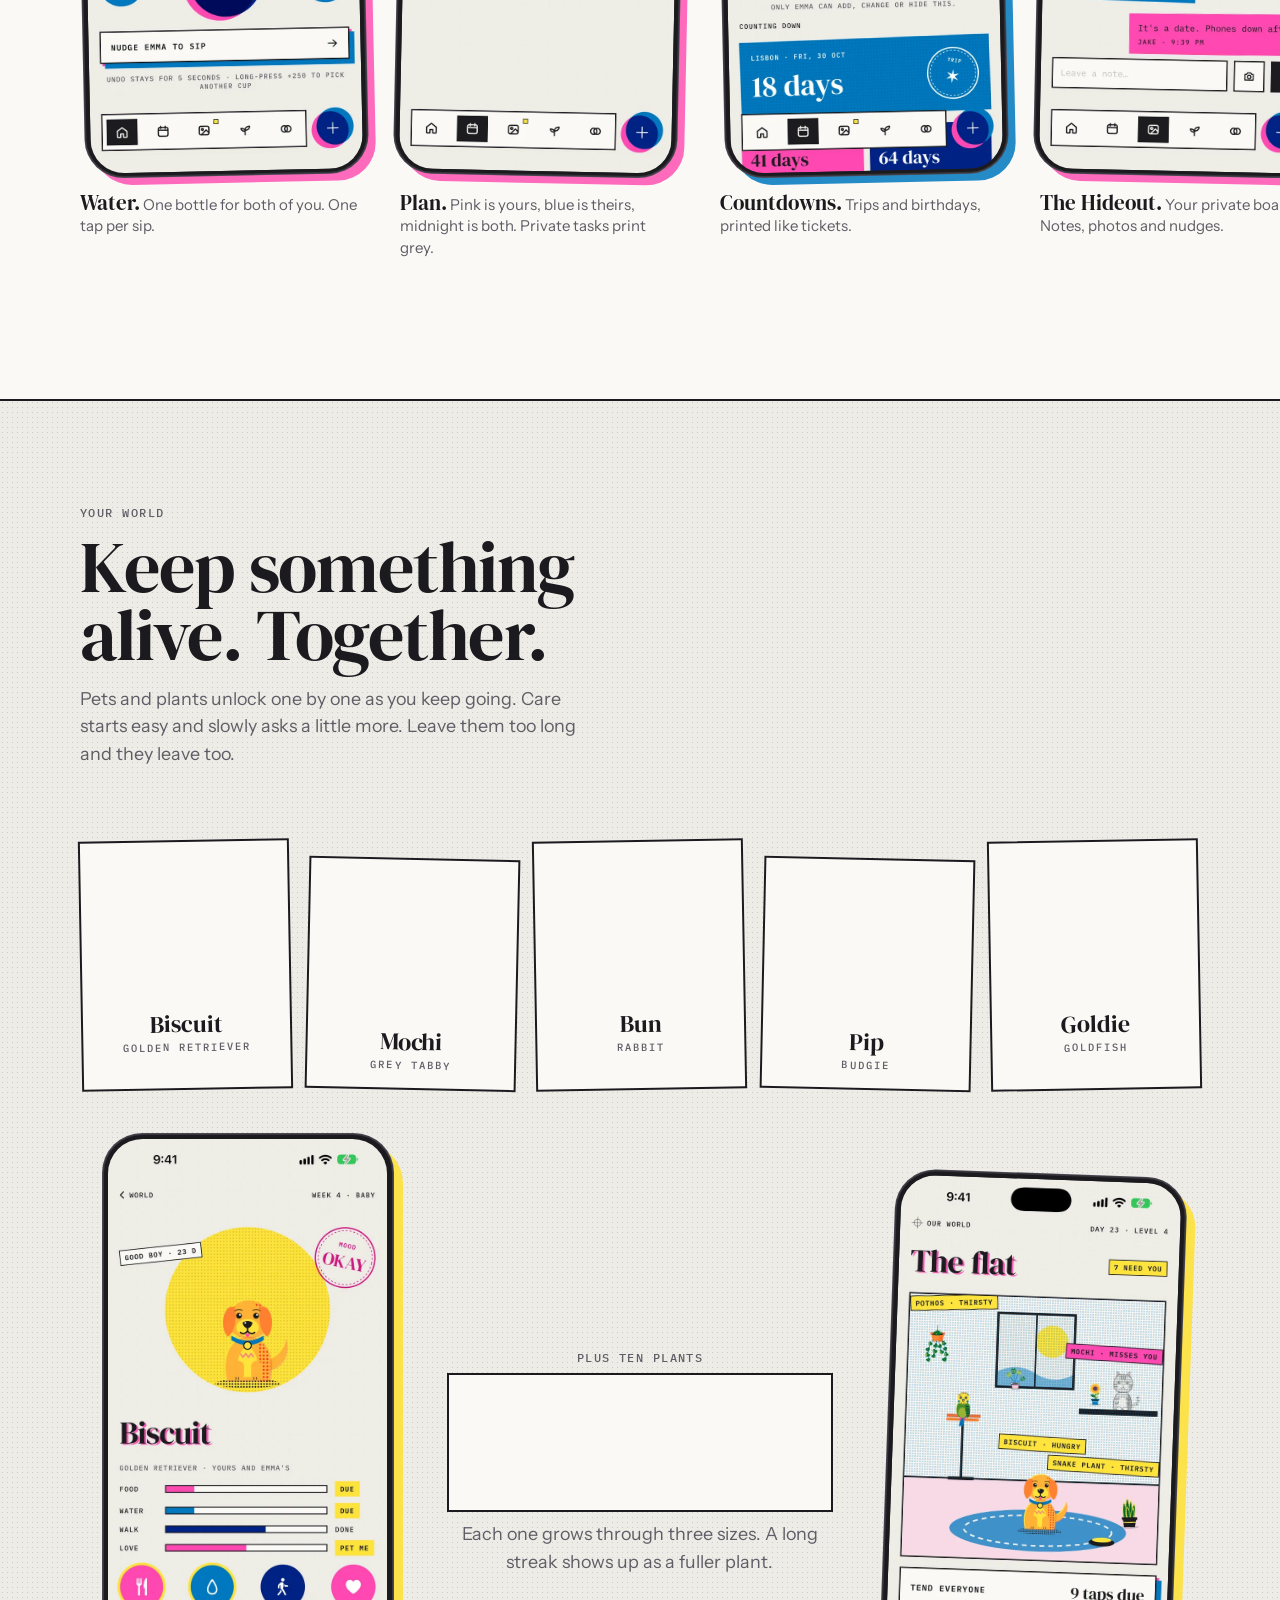
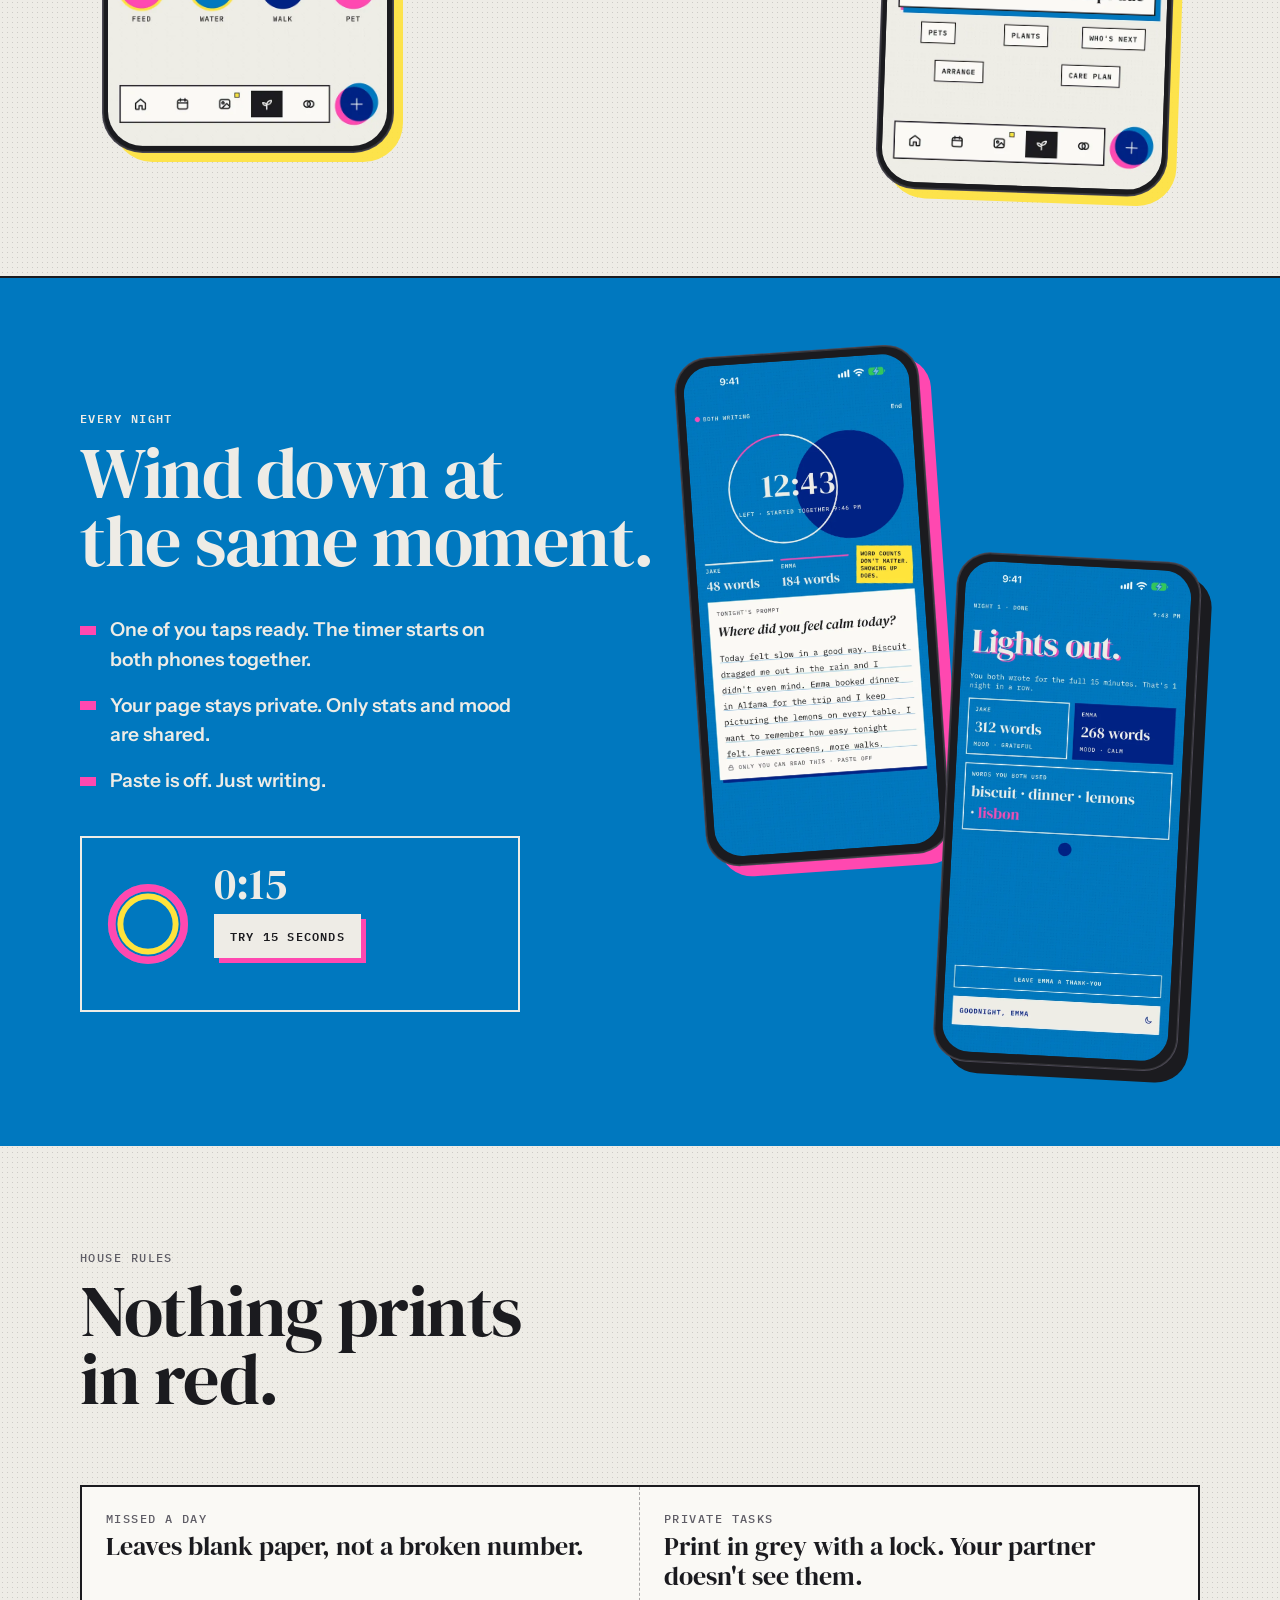
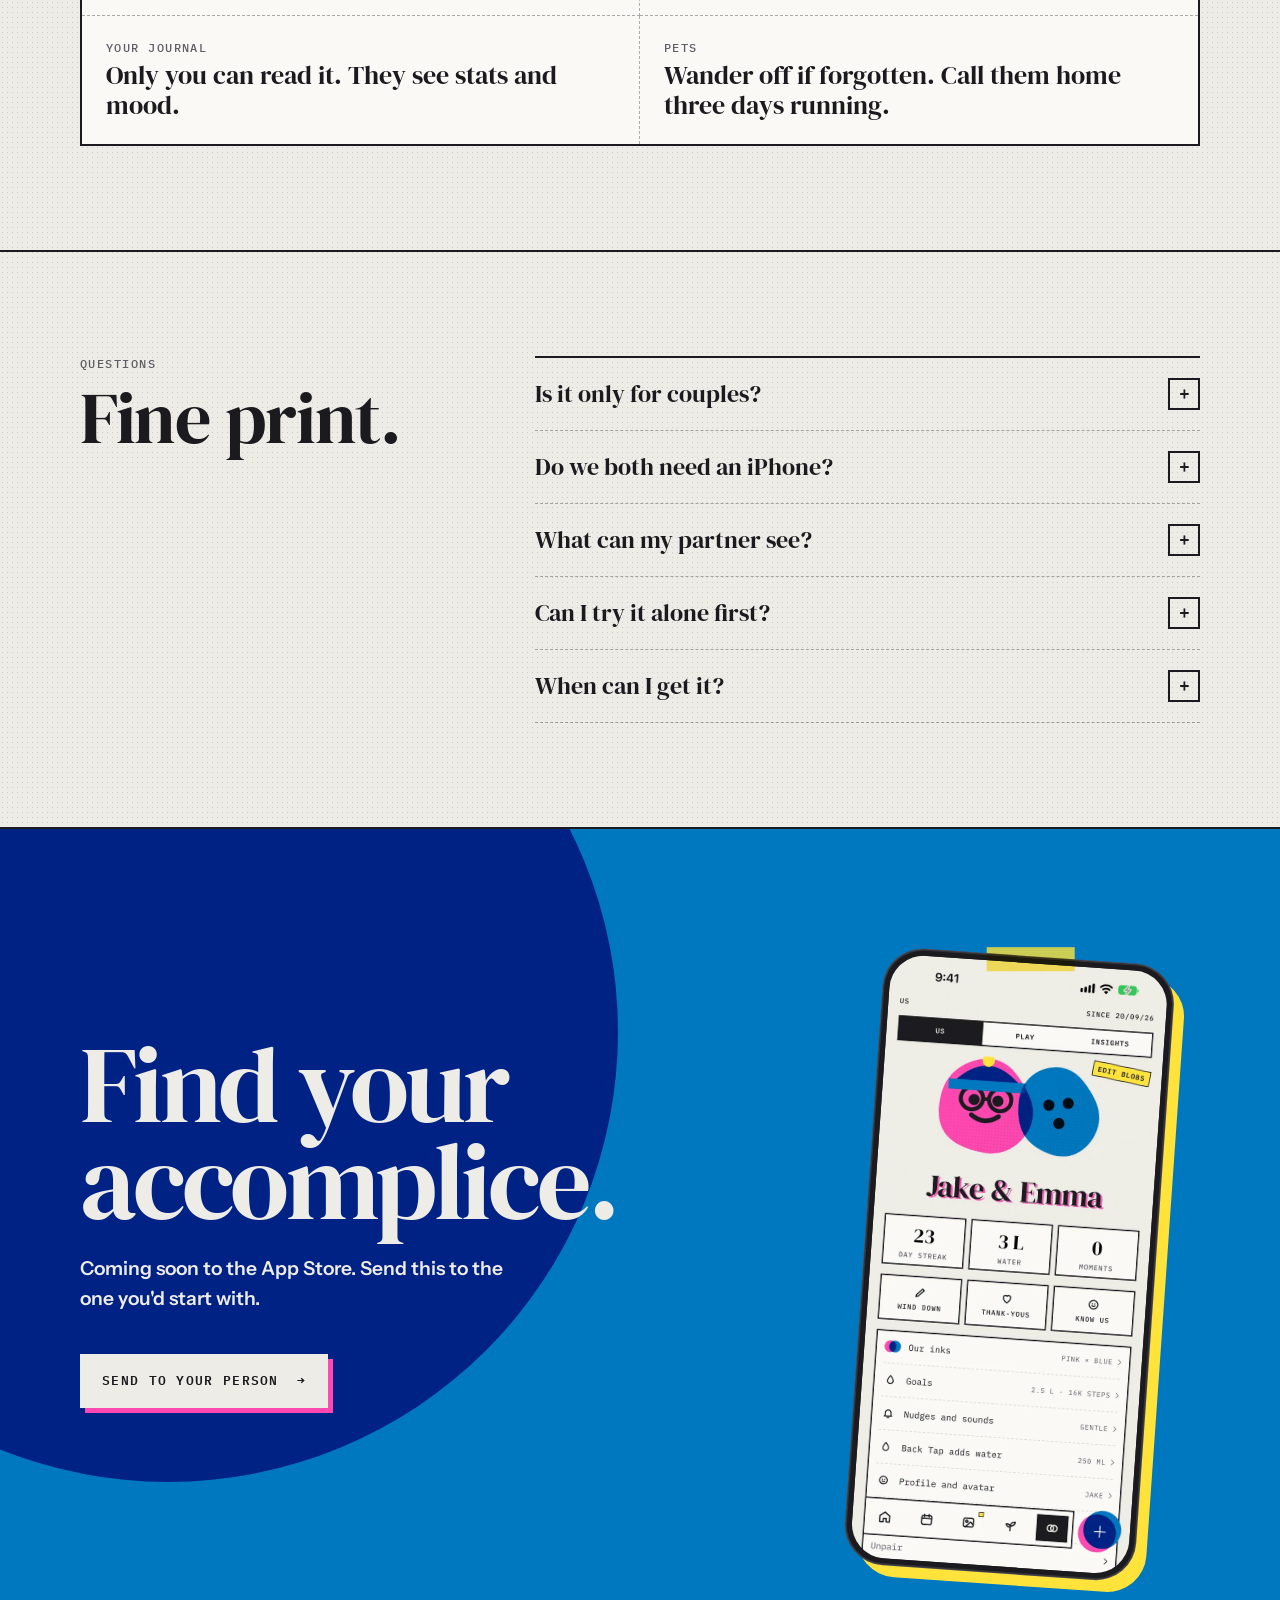
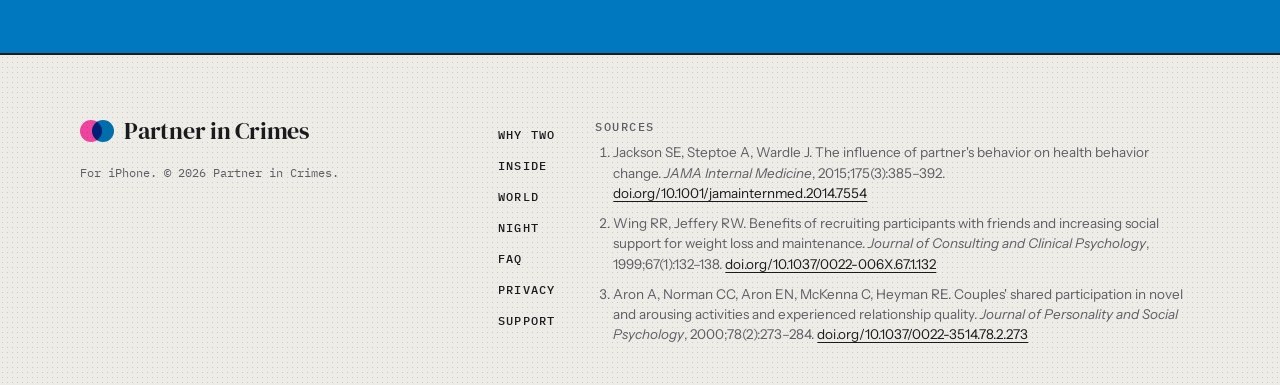
==== commit 58c56881: "Slimmer phone bezels Halves the frame width, tightens the corner radius and swaps the heavy outline " ====
--- a/index.src.html
+++ b/index.src.html
@@ -22,7 +22,7 @@
 <link rel="preconnect" href="https://fonts.googleapis.com">
 <link rel="preconnect" href="https://fonts.gstatic.com" crossorigin>
 <link rel="stylesheet" href="https://fonts.googleapis.com/css2?family=DM+Serif+Display:ital@0;1&family=IBM+Plex+Mono:wght@400;500;600&family=Instrument+Sans:wght@400;600&display=swap">
-<link rel="stylesheet" href="styles.css?v=6be5bd44">
+<link rel="stylesheet" href="styles.css?v=712c3387">
 <script>try{var t=localStorage.getItem('pic-theme');if(t==='light'||t==='dark')document.documentElement.dataset.theme=t}catch(e){}</script>
 <script type="application/ld+json">
 {"@context":"https://schema.org","@type":"SoftwareApplication","name":"Partner in Crimes","operatingSystem":"iOS 17 or later","applicationCategory":"LifestyleApplication","description":"An iPhone app for two people building habits together."}
--- a/styles.css
+++ b/styles.css
@@ -107,7 +107,7 @@
 .hero__pet{position:absolute;z-index:4;width:clamp(84px,8.5vw,128px);right:2%;bottom:0;transform-origin:50% 100%}
 .progress{position:fixed;inset:0 0 auto;height:4px;z-index:60;pointer-events:none}
 .progress i{display:block;height:100%;width:100%;transform-origin:0 50%;transform:scaleX(var(--sp,0));background:linear-gradient(90deg,var(--pink),var(--blue))}
-.hero__art .phone--back{position:absolute;width:calc(var(--pw) * .78);right:0;top:12%;rotate:8deg;z-index:1;box-shadow:0 0 0 1.5px #3A3842,12px 12px 0 color-mix(in srgb,var(--pink) 85%,transparent)}
+.hero__art .phone--back{position:absolute;width:calc(var(--pw) * .78);right:0;top:12%;rotate:8deg;z-index:1;box-shadow:0 0 0 1px #4A4753,12px 12px 0 color-mix(in srgb,var(--pink) 85%,transparent)}
 .hnote{position:absolute;z-index:3;left:-12%;bottom:2%;display:flex;gap:12px;align-items:center;max-width:290px;padding:14px 16px;background:#FAF9F5;color:#1B1B1F;border:2.5px solid #1B1B1F;box-shadow:6px 6px 0 var(--blue);rotate:-4deg}
 .hnote::before{content:"";position:absolute;width:70px;height:20px;top:-11px;left:50%;translate:-50% 0;rotate:3deg;background:color-mix(in srgb,#FFE33B 85%,transparent)}
 .hnote__blob{flex:none;width:44px;height:44px;color:#0078BF}
@@ -115,9 +115,10 @@
 .hnote b{display:block;font:400 22px/1.05 var(--serif);margin-top:4px}
 
 /* phones */
-.phone{position:relative;border-radius:15% / 7.1%;background:#0E0D12;padding:3.2%;box-shadow:0 0 0 1.5px #3A3842}
-.phone img{width:100%;aspect-ratio:660/1434;border-radius:13.4% / 6.36%}
-.phone--hero{width:var(--pw);rotate:-3deg;z-index:2;margin-right:22%;box-shadow:0 0 0 1.5px #3A3842,14px 14px 0 color-mix(in srgb,var(--blue) 85%,transparent)}
+.phone{position:relative;border-radius:13.6% / 6.3%;background:#1B1B1F;padding:1.6%;box-shadow:0 0 0 1px #4A4753}
+.phone::after{content:"";position:absolute;inset:0;border-radius:inherit;box-shadow:inset 0 0 0 1px rgba(255,255,255,.12);pointer-events:none}
+.phone img{display:block;width:100%;aspect-ratio:660/1434;border-radius:12.4% / 5.7%}
+.phone--hero{width:var(--pw);rotate:-3deg;z-index:2;margin-right:22%;box-shadow:0 0 0 1px #4A4753,14px 14px 0 color-mix(in srgb,var(--blue) 85%,transparent)}
 
 /* ticker */
 .ticker{border-block:2.5px solid var(--ink);background:var(--ink);color:var(--paper);overflow:hidden;font:500 13px/1 var(--mono);letter-spacing:.12em;text-transform:uppercase}
@@ -181,8 +182,8 @@
 .rail:focus-visible{outline-offset:-4px}
 .shot{flex:none;width:clamp(230px,22vw,290px);scroll-snap-align:start;display:flex;flex-direction:column;gap:var(--s3)}
 .shot:nth-child(odd) .phone{rotate:-1.2deg}.shot:nth-child(even) .phone{rotate:1.2deg}
-.shot .phone{box-shadow:0 0 0 1.5px #3A3842,8px 8px 0 color-mix(in srgb,var(--pink) 80%,transparent)}
-.shot:nth-child(3n) .phone{box-shadow:0 0 0 1.5px #3A3842,8px 8px 0 color-mix(in srgb,var(--blue) 85%,transparent)}
+.shot .phone{box-shadow:0 0 0 1px #4A4753,8px 8px 0 color-mix(in srgb,var(--pink) 80%,transparent)}
+.shot:nth-child(3n) .phone{box-shadow:0 0 0 1px #4A4753,8px 8px 0 color-mix(in srgb,var(--blue) 85%,transparent)}
 .shot figcaption{font-size:15px;line-height:1.45;color:var(--grey)}
 .shot figcaption b{font:400 21px/1 var(--serif);color:var(--ink)}
 .note-small{font:400 12px var(--mono);color:var(--grey);margin-top:var(--s2)}
@@ -197,7 +198,7 @@
 .pets b{font:400 24px/1 var(--serif)}
 .pets span{font:500 10.5px var(--mono);letter-spacing:.1em;text-transform:uppercase;color:var(--grey)}
 .world__row{display:grid;grid-template-columns:minmax(0,1fr) minmax(0,1.1fr) minmax(0,1fr);gap:var(--s5);align-items:center}
-.phone--world{width:min(100%,290px);justify-self:center;box-shadow:0 0 0 1.5px #3A3842,10px 10px 0 color-mix(in srgb,var(--yel) 90%,transparent)}
+.phone--world{width:min(100%,290px);justify-self:center;box-shadow:0 0 0 1px #4A4753,10px 10px 0 color-mix(in srgb,var(--yel) 90%,transparent)}
 .phone--tilt{rotate:2deg}
 .plants{text-align:center;display:flex;flex-direction:column;align-items:center;gap:var(--s2)}
 .plants__row{display:flex;justify-content:center;gap:4px}
@@ -226,8 +227,8 @@
 .sync__status{font:600 14px var(--mono);min-height:1.4em}
 .night__art{position:relative;height:clamp(520px,52vw,660px)}
 .night__art .phone{position:absolute;width:min(46%,290px)}
-.phone--night-a{left:4%;top:0;rotate:-4deg;box-shadow:0 0 0 1.5px #3A3842,12px 12px 0 var(--pink)}
-.phone--night-b{right:2%;bottom:0;rotate:3deg;box-shadow:0 0 0 1.5px #3A3842,12px 12px 0 var(--ink)}
+.phone--night-a{left:4%;top:0;rotate:-4deg;box-shadow:0 0 0 1px #4A4753,12px 12px 0 var(--pink)}
+.phone--night-b{right:2%;bottom:0;rotate:3deg;box-shadow:0 0 0 1px #4A4753,12px 12px 0 var(--ink)}
 
 /* kind */
 .kind{padding:var(--s7) 0}
@@ -257,7 +258,7 @@
 .get__lede{font-weight:600;font-size:clamp(18px,1.5vw,21px);max-width:34ch;margin:var(--s4) 0 var(--s5)}
 .get__actions{display:flex;flex-wrap:wrap;gap:var(--s4)}
 .get__status{margin-top:var(--s3);min-height:1.5em;font:600 14px var(--mono)}
-.phone--get{width:min(100%,290px);justify-self:center;rotate:4deg;box-shadow:0 0 0 1.5px #3A3842,12px 12px 0 var(--yel)}
+.phone--get{width:min(100%,290px);justify-self:center;rotate:4deg;box-shadow:0 0 0 1px #4A4753,12px 12px 0 var(--yel)}
 
 /* footer */
 .foot{padding:var(--s6) 0 var(--s5);border-top:2.5px solid var(--ink)}
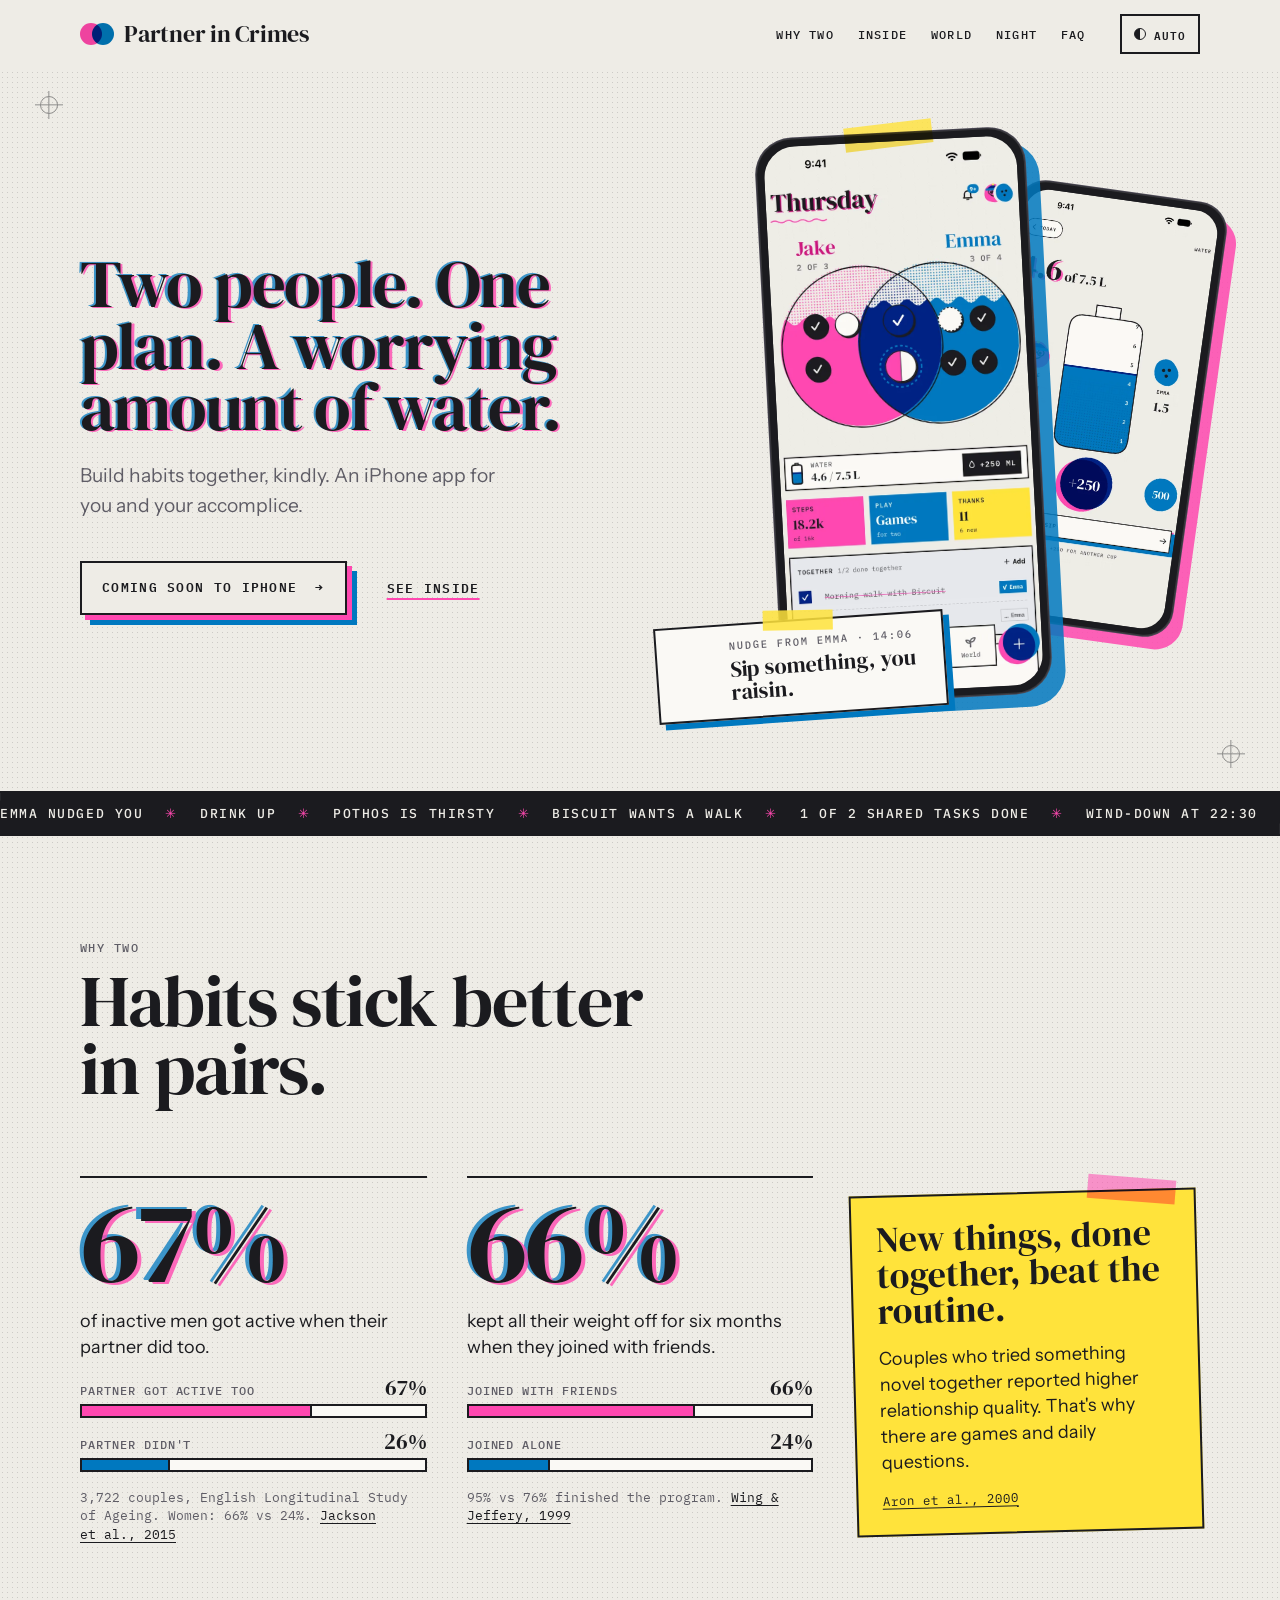
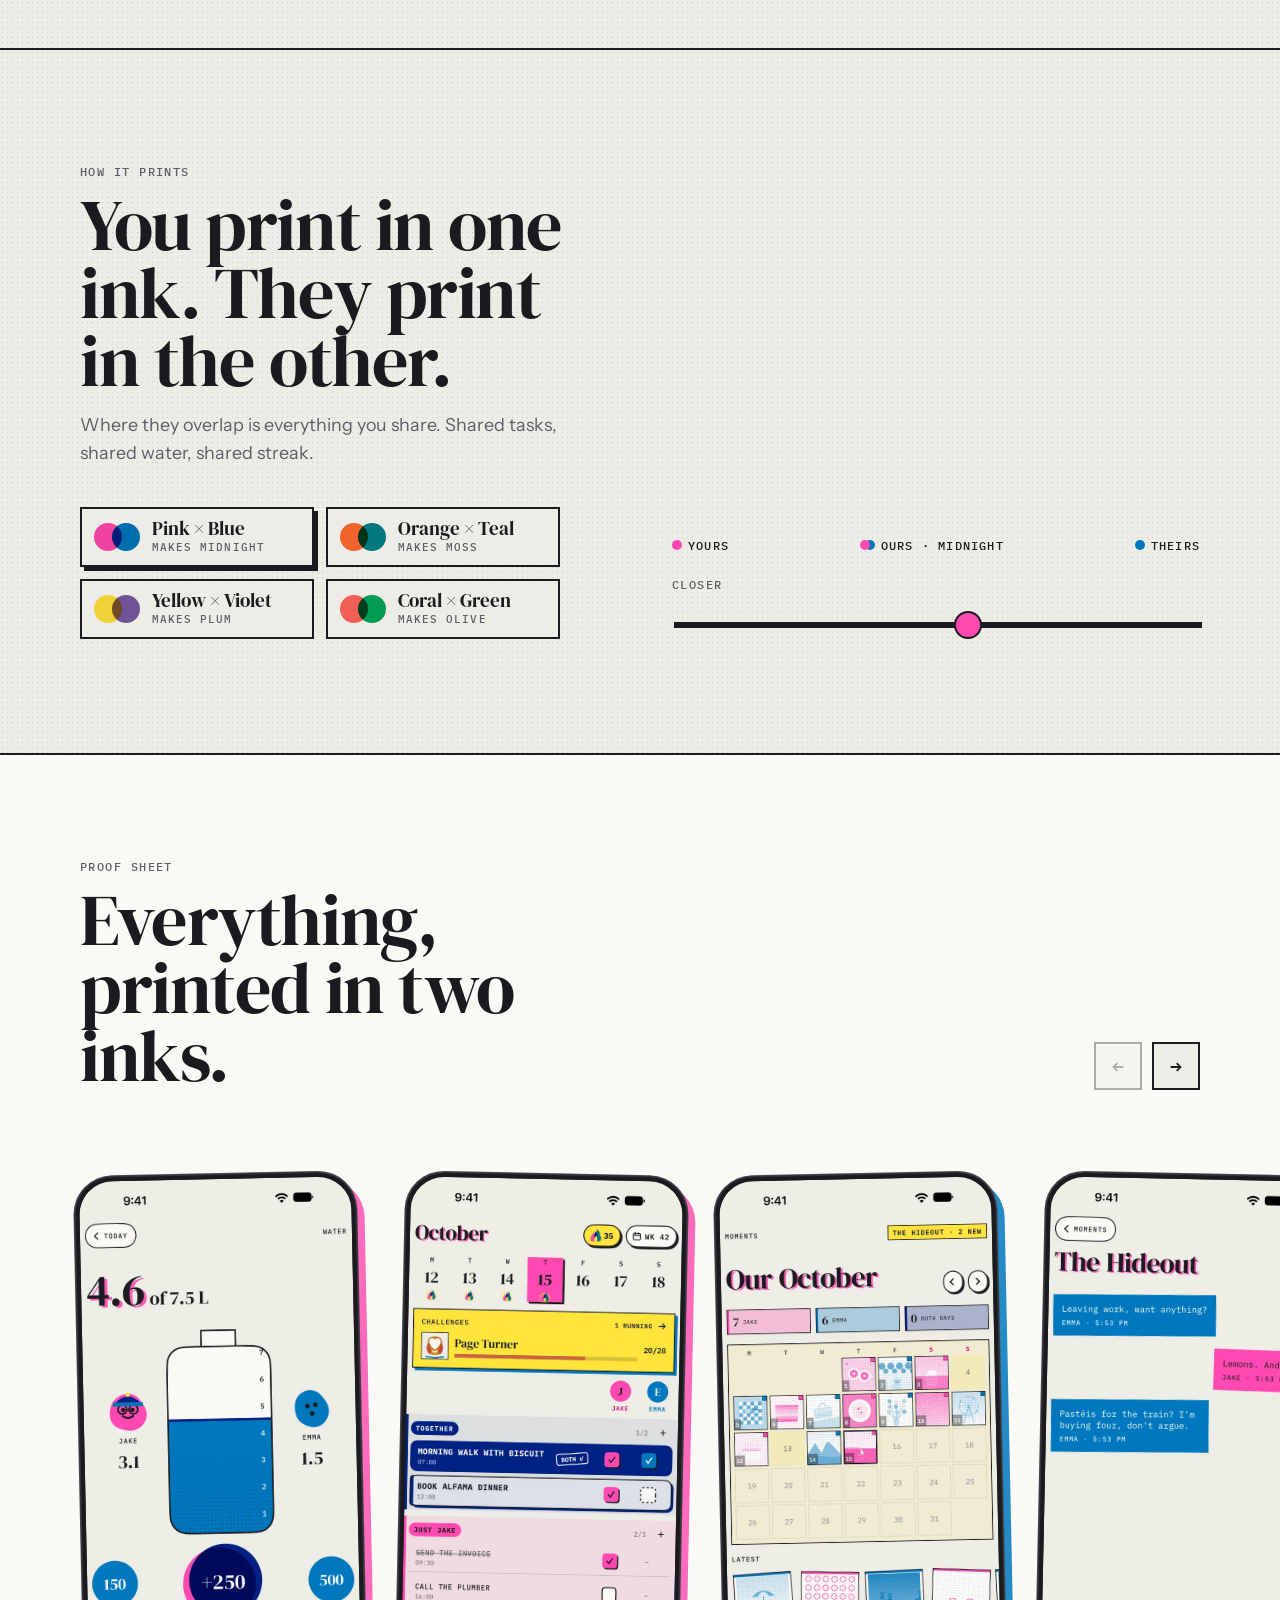
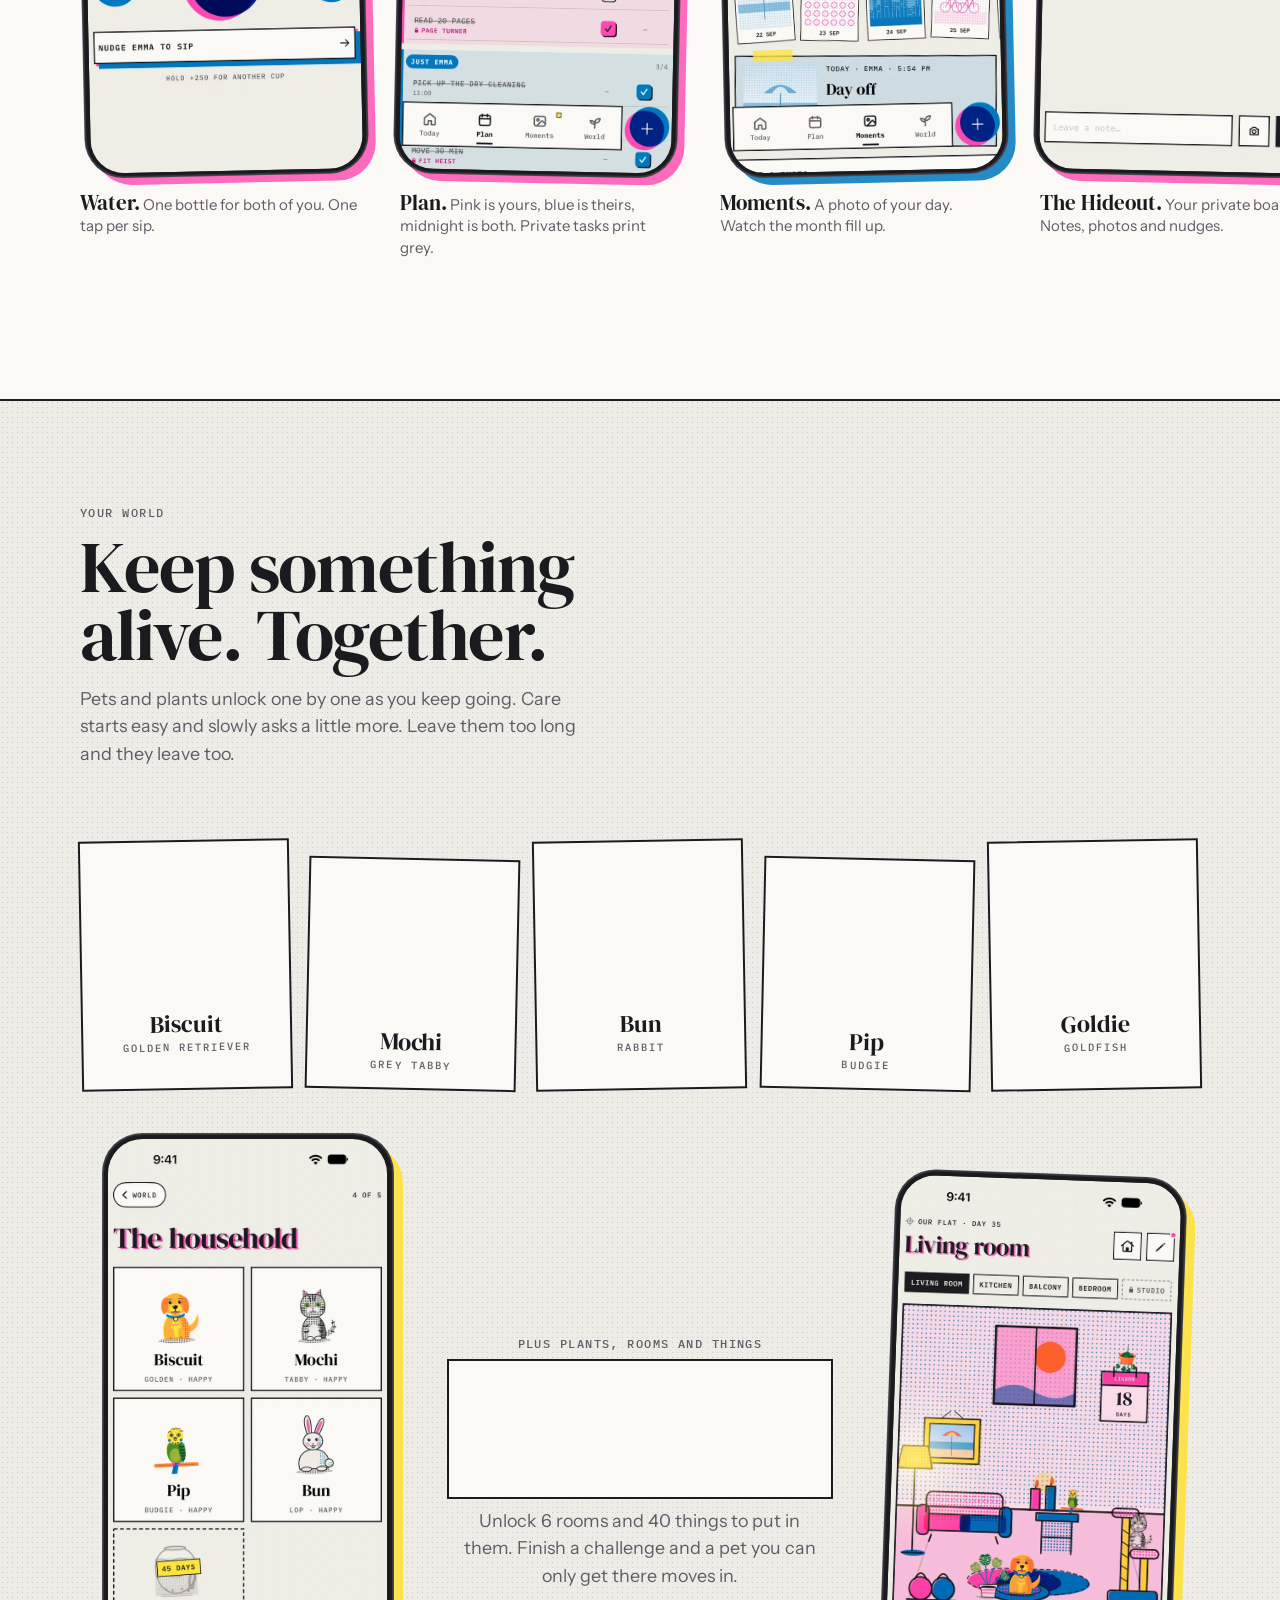
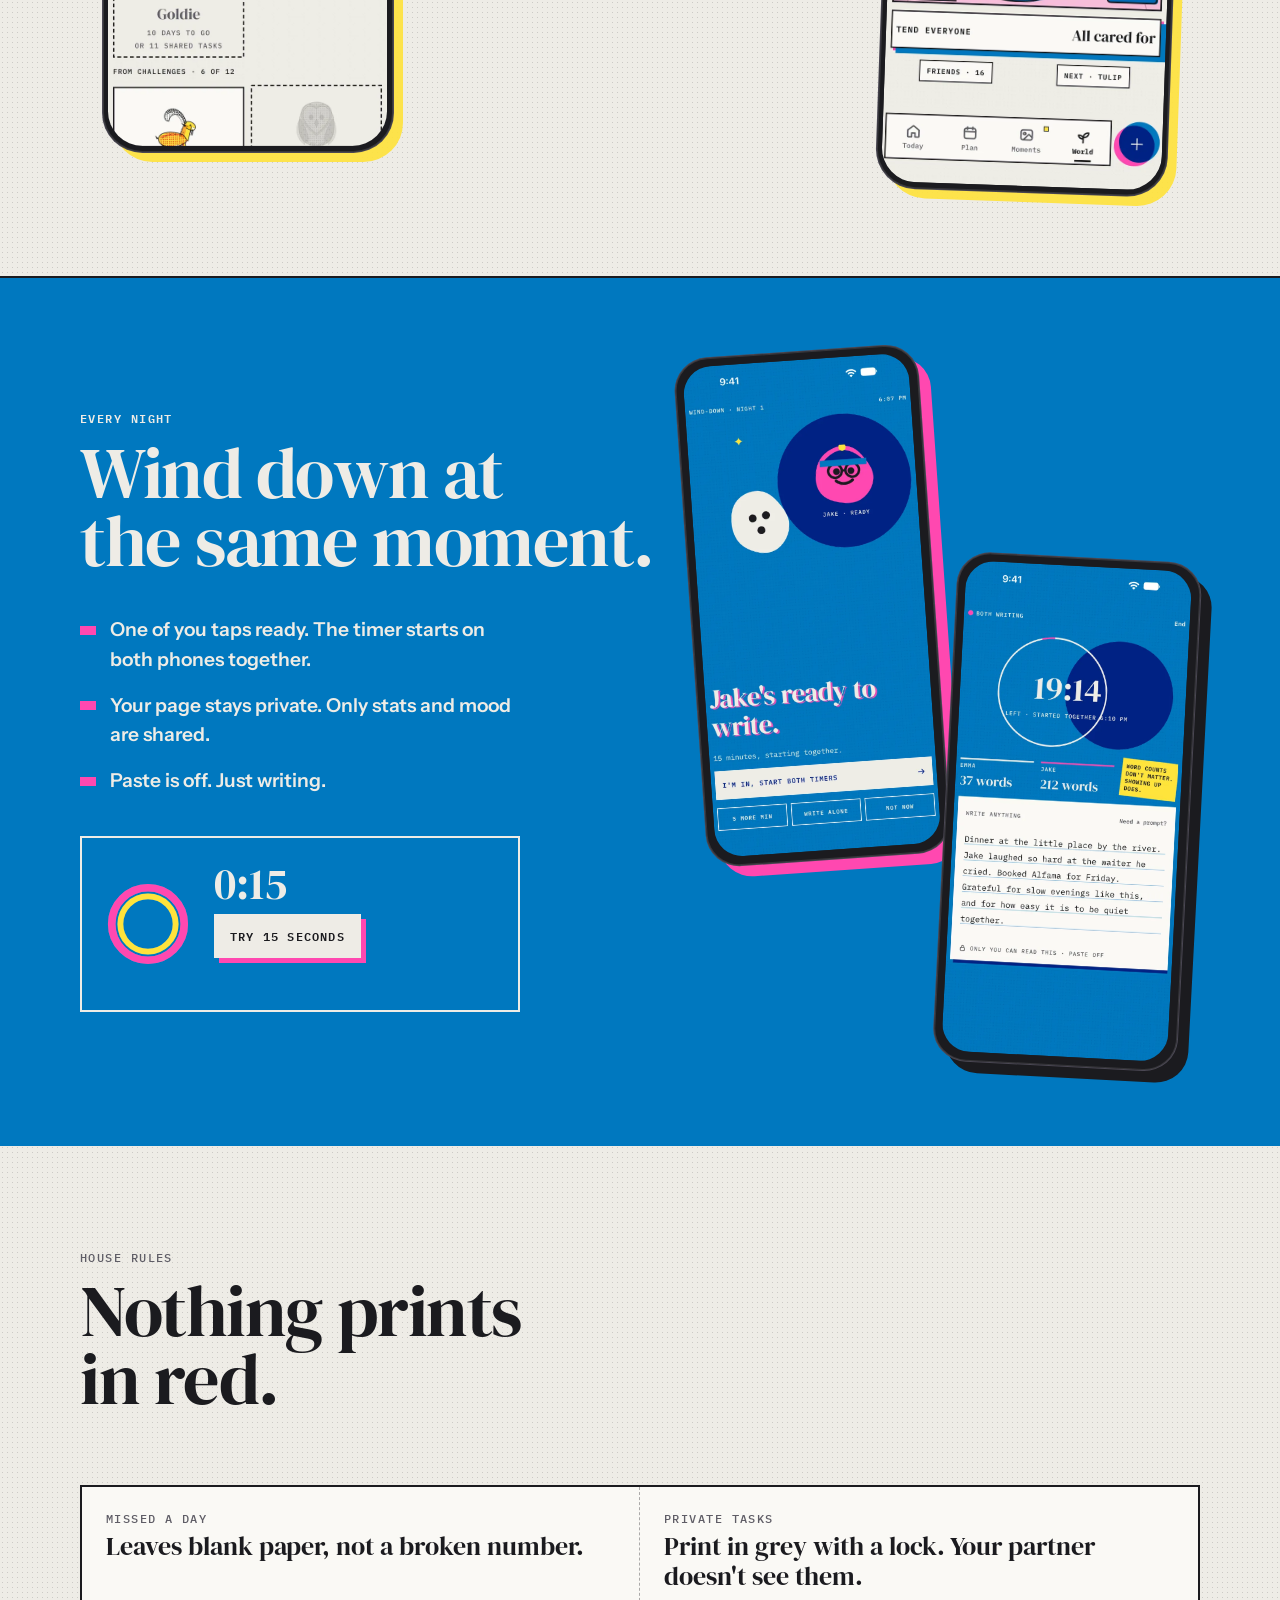
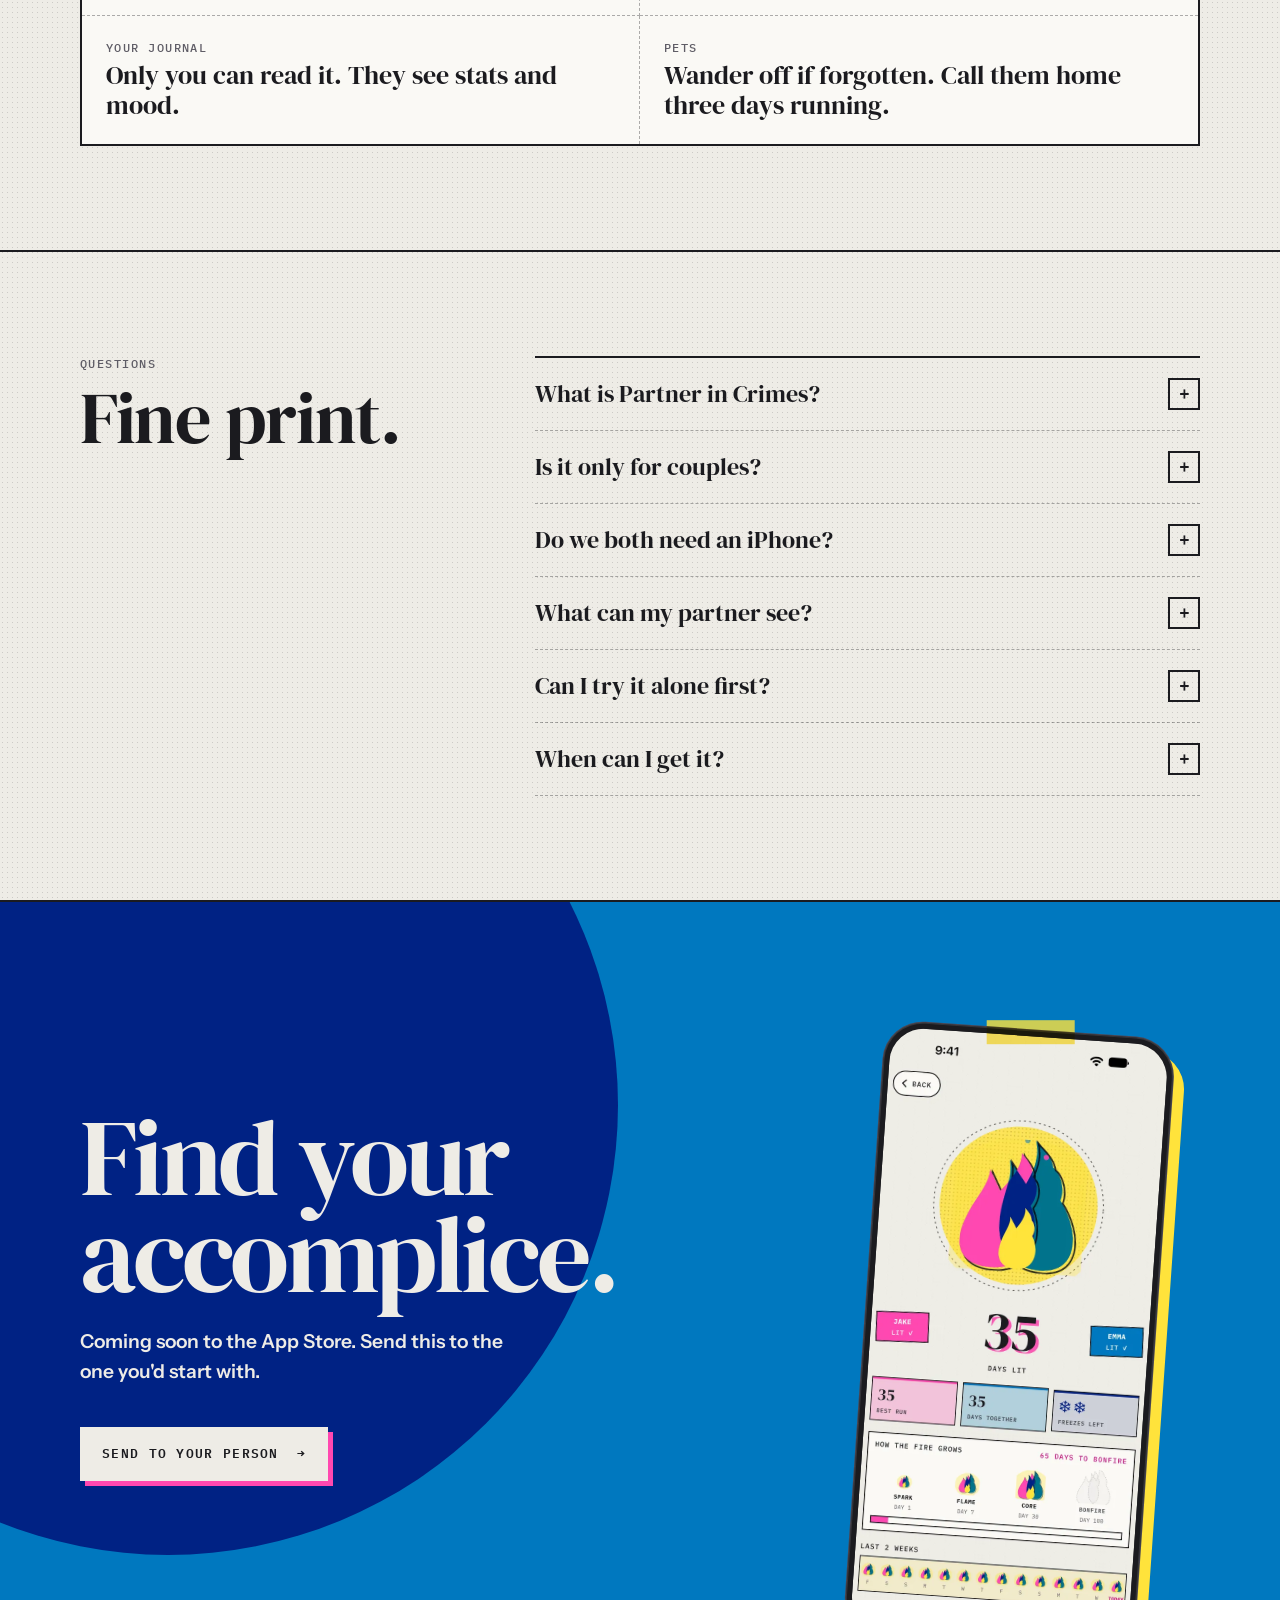
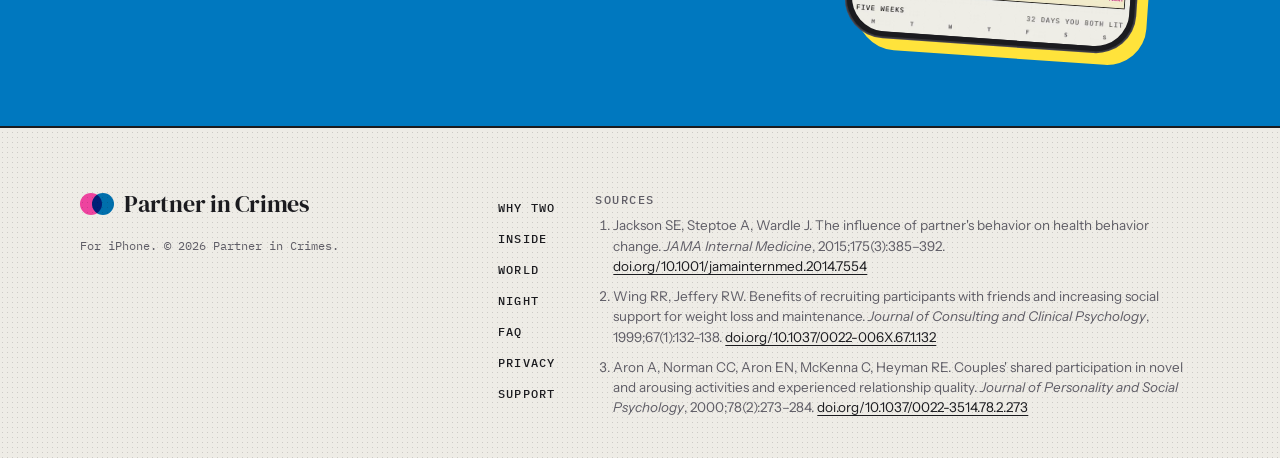
==== commit e993836d: "1.0.22 screenshots, AI discovery, privacy and support updates Swaps every screen for the 1.0.22 capt" ====
--- a/index.src.html
+++ b/index.src.html
@@ -3,29 +3,37 @@
 <head>
 <meta charset="utf-8">
 <meta name="viewport" content="width=device-width, initial-scale=1, viewport-fit=cover">
-<title>Partner in Crimes · Habits for two</title>
-<meta name="description" content="An iPhone app for two people building habits together. Shared water, plans, photos, pets to keep alive and a wind-down you start at the same moment.">
+<title>Partner in Crimes · Habits, to-dos and challenges for couples</title>
+<meta name="description" content="Partner in Crimes is an iPhone app for couples to get things done together: shared and private to-dos, a water tracker for two, four-week couple challenges, a thank-you wall, a shared streak, games and a 15-minute journal you write side by side.">
+<meta name="keywords" content="couples app, app for couples, shared to-do list, shared habit tracker, water tracker for two, couple challenges, relationship app, couples journal, shared streak, accountability partner app, games for couples, iPhone app for two">
+<meta name="robots" content="index, follow, max-image-preview:large">
+<meta name="author" content="Jay Sharma">
+<link rel="alternate" type="text/plain" href="llms.txt" title="LLM summary">
 <link rel="canonical" href="https://jayesh212.github.io/partner-in-crime-site/">
 <meta name="theme-color" content="#EEECE6" media="(prefers-color-scheme: light)">
 <meta name="theme-color" content="#17161C" media="(prefers-color-scheme: dark)">
 <meta property="og:type" content="website">
-<meta property="og:title" content="Partner in Crimes · Habits for two">
-<meta property="og:description" content="Two people. One plan. A worrying amount of water. Build habits together, kindly.">
+<meta property="og:site_name" content="Partner in Crimes">
+<meta property="og:title" content="Partner in Crimes · Habits, to-dos and challenges for couples">
+<meta property="og:description" content="Two people. One good day. Shared to-dos, water for two, couple challenges, a thank-you wall and a journal you write side by side.">
 <meta property="og:url" content="https://jayesh212.github.io/partner-in-crime-site/">
 <meta property="og:image" content="https://jayesh212.github.io/partner-in-crime-site/img/og.jpg">
 <meta property="og:image:width" content="1200">
 <meta property="og:image:height" content="630">
-<meta property="og:image:alt" content="Partner in Crimes: two overlapping ink blobs, pink and blue, beside the app's home screen">
+<meta property="og:image:alt" content="Partner in Crimes: the Today screen, where Jake's and Emma's days overlap, beside the water screen">
 <meta name="twitter:card" content="summary_large_image">
+<meta name="twitter:title" content="Partner in Crimes · Habits, to-dos and challenges for couples">
+<meta name="twitter:description" content="Two people. One good day. Shared to-dos, water for two, couple challenges, a thank-you wall and a journal you write side by side.">
+<meta name="twitter:image" content="https://jayesh212.github.io/partner-in-crime-site/img/og.jpg">
 <link rel="icon" href="img/mark.svg" type="image/svg+xml">
 <link rel="apple-touch-icon" href="img/touch-icon.png">
 <link rel="preconnect" href="https://fonts.googleapis.com">
 <link rel="preconnect" href="https://fonts.gstatic.com" crossorigin>
 <link rel="stylesheet" href="https://fonts.googleapis.com/css2?family=DM+Serif+Display:ital@0;1&family=IBM+Plex+Mono:wght@400;500;600&family=Instrument+Sans:wght@400;600&display=swap">
-<link rel="stylesheet" href="styles.css?v=712c3387">
+<link rel="stylesheet" href="styles.css?v=04f4ce8f">
 <script>try{var t=localStorage.getItem('pic-theme');if(t==='light'||t==='dark')document.documentElement.dataset.theme=t}catch(e){}</script>
 <script type="application/ld+json">
-{"@context":"https://schema.org","@type":"SoftwareApplication","name":"Partner in Crimes","operatingSystem":"iOS 17 or later","applicationCategory":"LifestyleApplication","description":"An iPhone app for two people building habits together."}
+[{"@context": "https://schema.org", "@type": "MobileApplication", "name": "Partner in Crimes", "alternateName": "Partner in Crimes: habits and plans for couples", "operatingSystem": "iOS 17 or later", "applicationCategory": "LifestyleApplication", "applicationSubCategory": "Relationships, Habits, Productivity", "description": "Partner in Crimes is an iPhone app for couples to get things done together: shared and private to-dos, a water tracker for two, four-week couple challenges, a thank-you wall, a shared streak, games and a 15-minute journal you write side by side.", "url": "https://jayesh212.github.io/partner-in-crime-site/", "image": "https://jayesh212.github.io/partner-in-crime-site/img/icon-512.png", "screenshot": ["https://jayesh212.github.io/partner-in-crime-site/img/home.webp", "https://jayesh212.github.io/partner-in-crime-site/img/water.webp", "https://jayesh212.github.io/partner-in-crime-site/img/plan.webp", "https://jayesh212.github.io/partner-in-crime-site/img/thanks.webp", "https://jayesh212.github.io/partner-in-crime-site/img/flat.webp", "https://jayesh212.github.io/partner-in-crime-site/img/us.webp"], "featureList": ["Shared and private to-dos; shared tasks done by both land in the middle as done together", "Water tracker for two with one shared bottle and nudges", "12 four-week challenges, each with a pet to win", "Thank-you wall for small gratitude notes", "Shared daily streak with freezes", "A little home: 6 rooms, 40 things, pets and plants to look after", "15-minute side-by-side journal; text stays private, partner sees word count and mood", "Moments photo calendar and a private message board (The Hideout)", "Games: Daily word, Who's more likely, Draw & guess, Tic Tac Two, Four in a row, Memory pairs, Know Us cards", "Widgets, Live Activities, Siri, Control Center and Back Tap for logging water", "Countdowns for trips, birthdays and date nights", "Works offline and syncs in the background", "Pair with a six-character code or QR scan"], "audience": {"@type": "Audience", "audienceType": "Couples, best friends, roommates and accountability partners"}, "author": {"@type": "Person", "name": "Jay Sharma"}, "keywords": "couples app, shared to-do list, habit tracker for couples, water tracker for two, couple challenges, relationship app, couples journal, shared streak"}, {"@context": "https://schema.org", "@type": "FAQPage", "mainEntity": [{"@type": "Question", "name": "What is Partner in Crimes?", "acceptedAnswer": {"@type": "Answer", "text": "An iPhone app for couples to do things together: shared and private to-dos, a water tracker for two, four-week couple challenges, a thank-you wall, a shared streak, games, a little home with pets and plants, and a 15-minute journal you start at the same time."}}, {"@type": "Question", "name": "Is it only for couples?", "acceptedAnswer": {"@type": "Answer", "text": "No. Made for couples, and it works just as well for best friends, roommates and accountability buddies."}}, {"@type": "Question", "name": "Do we both need an iPhone?", "acceptedAnswer": {"@type": "Answer", "text": "Yes. Each of you uses your own iPhone running iOS 17 or later."}}, {"@type": "Question", "name": "What can my partner see?", "acceptedAnswer": {"@type": "Answer", "text": "Shared tasks, water, steps, streaks, the photos and notes you share, and your journal stats. Not your private tasks or what you write at night."}}, {"@type": "Question", "name": "Can I try it alone first?", "acceptedAnswer": {"@type": "Answer", "text": "Yes. You can pair later. Some games can be played against the house until then."}}, {"@type": "Question", "name": "When can I get it?", "acceptedAnswer": {"@type": "Answer", "text": "It's being finished now. The App Store link will appear on this page the day it's live."}}]}, {"@context": "https://schema.org", "@type": "WebSite", "name": "Partner in Crimes", "url": "https://jayesh212.github.io/partner-in-crime-site/"}]
 </script>
 </head>
 <body>
@@ -75,7 +83,7 @@
       </figure>
       <figure class="phone phone--hero">
         <span class="tape" aria-hidden="true"></span>
-        <img src="img/home.webp" alt="Home screen: Jake's and Emma's tasks overlap in the middle, with shared water, today's list and a Lisbon countdown" width="660" height="1434" fetchpriority="high">
+        <img src="img/home.webp" alt="Today screen: Jake's and Emma's days overlap, with shared tasks done together in the middle, water, steps, games and thanks" width="660" height="1434" fetchpriority="high">
       </figure>
       <div class="hnote" aria-hidden="true">
         <svg class="hnote__blob"><use href="#blob2"/></svg>
@@ -166,11 +174,11 @@
     </header>
   </div>
   <div class="rail" data-rail tabindex="0" role="region" aria-label="App screens, scroll sideways">
-    <figure class="shot"><div class="phone"><img src="img/water.webp" alt="Water screen: a solid blue bottle filling to 3.1 of 5 litres, with Jake's and Emma's amounts" width="660" height="1434" loading="lazy"></div><figcaption><b>Water.</b> One bottle for both of you. One tap per sip.</figcaption></figure>
-    <figure class="shot"><div class="phone"><img src="img/plan.webp" alt="Day plan: a timetable of tasks coloured by whose they are, with a private one in grey" width="660" height="1434" loading="lazy"></div><figcaption><b>Plan.</b> Pink is yours, blue is theirs, midnight is both. Private tasks print grey.</figcaption></figure>
-    <figure class="shot"><div class="phone"><img src="img/calendar.webp" alt="October calendar with a heads-up from Emma and a Lisbon countdown ticket" width="660" height="1434" loading="lazy"></div><figcaption><b>Countdowns.</b> Trips and birthdays, printed like tickets.</figcaption></figure>
-    <figure class="shot"><div class="phone"><img src="img/hideout.webp" alt="The Hideout: notes from Jake in pink and Emma in blue" width="660" height="1434" loading="lazy"></div><figcaption><b>The Hideout.</b> Your private board. Notes, photos and nudges.</figcaption></figure>
-    <figure class="shot"><div class="phone"><img src="img/thanks.webp" alt="Thank-you wall: sticky notes Jake and Emma left each other" width="660" height="1434" loading="lazy"></div><figcaption><b>Thank-you wall.</b> Small thanks, pinned where they'll see them.</figcaption></figure>
+    <figure class="shot"><div class="phone"><img src="img/water.webp" alt="Water for two: one shared bottle at 4.6 of 7.5 litres, with Jake's and Emma's amounts" width="660" height="1434" loading="lazy"></div><figcaption><b>Water.</b> One bottle for both of you. One tap per sip.</figcaption></figure>
+    <figure class="shot"><div class="phone"><img src="img/plan.webp" alt="Plan: this week's days, a running challenge, and tasks split into together, Jake's and Emma's" width="660" height="1434" loading="lazy"></div><figcaption><b>Plan.</b> Pink is yours, blue is theirs, midnight is both. Private tasks print grey.</figcaption></figure>
+    <figure class="shot"><div class="phone"><img src="img/calendar.webp" alt="Moments: a month of daily photos from Jake and Emma" width="660" height="1434" loading="lazy"></div><figcaption><b>Moments.</b> A photo of your day. Watch the month fill up.</figcaption></figure>
+    <figure class="shot"><div class="phone"><img src="img/hideout.webp" alt="The Hideout: notes between Jake in pink and Emma in blue" width="660" height="1434" loading="lazy"></div><figcaption><b>The Hideout.</b> Your private board. Notes, photos and nudges.</figcaption></figure>
+    <figure class="shot"><div class="phone"><img src="img/thanks.webp" alt="Thank-you wall: sticky notes Jake and Emma pinned for each other" width="660" height="1434" loading="lazy"></div><figcaption><b>Thank-you wall.</b> Small thanks, pinned where they'll see them.</figcaption></figure>
   </div>
 </section>
 
@@ -190,17 +198,17 @@
       <li><svg viewBox="0 0 120 120" role="img" aria-label="Goldie, a goldfish"><use href="#pet-fish"/></svg><b>Goldie</b><span>Goldfish</span></li>
     </ul>
     <div class="world__row">
-      <figure class="phone phone--world" data-par="0.07"><img src="img/pet.webp" alt="Biscuit's page: a portrait, a mood stamp, four needs bars and care buttons" width="660" height="1434" loading="lazy"></figure>
+      <figure class="phone phone--world" data-par="0.07"><img src="img/pet.webp" alt="The household: Biscuit, Mochi, Pip, Bun and Goldie, plus pets you can only win from challenges" width="660" height="1434" loading="lazy"></figure>
       <div class="plants">
-        <p class="lab">Plus ten plants</p>
+        <p class="lab">Plus plants, rooms and things</p>
         <div class="plants__row">
           <svg viewBox="0 0 120 120" role="img" aria-label="Pothos"><use href="#pl-pothos"/></svg>
           <svg viewBox="0 0 120 120" role="img" aria-label="Sunflower"><use href="#pl-sunflower"/></svg>
           <svg viewBox="0 0 120 120" role="img" aria-label="Monstera"><use href="#pl-monstera"/></svg>
         </div>
-        <p class="body">Each one grows through three sizes. A long streak shows up as a fuller plant.</p>
-      </div>
-      <figure class="phone phone--world phone--tilt" data-par="-0.07"><img src="img/flat.webp" alt="The flat: a room with Biscuit, Mochi, Pip and plants, each tagged with what they need" width="660" height="1434" loading="lazy"></figure>
+        <p class="body">Unlock 6 rooms and 40 things to put in them. Finish a challenge and a pet you can only get there moves in.</p>
+      </div>
+      <figure class="phone phone--world phone--tilt" data-par="-0.07"><img src="img/flat.webp" alt="Your flat: a living room with pets and plants, and rooms to unlock" width="660" height="1434" loading="lazy"></figure>
     </div>
   </div>
 </section>
@@ -229,8 +237,8 @@
       </div>
     </div>
     <div class="night__art">
-      <figure class="phone phone--night-a" data-par="0.09"><img src="img/night-write.webp" alt="Writing screen: one timer started together, with both word counts and tonight's prompt" width="660" height="1434" loading="lazy"></figure>
-      <figure class="phone phone--night-b" data-par="-0.07"><img src="img/night-after.webp" alt="Lights out: both wrote for 15 minutes, with word counts, moods and the words you both used" width="660" height="1434" loading="lazy"></figure>
+      <figure class="phone phone--night-a" data-par="0.09"><img src="img/night-write.webp" alt="Wind-down invite: Jake is ready to write, 15 minutes starting together" width="660" height="1434" loading="lazy"></figure>
+      <figure class="phone phone--night-b" data-par="-0.07"><img src="img/night-after.webp" alt="Journal: one shared timer, both word counts, and your own private page" width="660" height="1434" loading="lazy"></figure>
     </div>
   </div>
 </section>
@@ -259,7 +267,8 @@
       <h2 class="h2 mis" id="faq-title">Fine print.</h2>
     </div>
     <div class="faq__list">
-      <details><summary>Is it only for couples?</summary><p>No. Couples first, but it works for any two people: friends, siblings, training partners.</p></details>
+      <details><summary>What is Partner in Crimes?</summary><p>An iPhone app for couples to do things together: shared and private to-dos, a water tracker for two, four-week couple challenges, a thank-you wall, a shared streak, games, a little home with pets and plants, and a 15-minute journal you start at the same time.</p></details>
+      <details><summary>Is it only for couples?</summary><p>No. Made for couples, and it works just as well for best friends, roommates and accountability buddies.</p></details>
       <details><summary>Do we both need an iPhone?</summary><p>Yes. Each of you uses your own iPhone running iOS 17 or later.</p></details>
       <details><summary>What can my partner see?</summary><p>Shared tasks, water, steps, streaks, the photos and notes you share, and your journal stats. Not your private tasks or what you write at night.</p></details>
       <details><summary>Can I try it alone first?</summary><p>Yes. You can pair later. Some games can be played against the house until then.</p></details>
@@ -280,7 +289,7 @@
       </div>
       <p class="get__status" role="status" data-share-status></p>
     </div>
-    <figure class="phone phone--get" data-par="-0.08"><span class="tape" aria-hidden="true"></span><img src="img/us.webp" alt="Jake and Emma's page with a 23 day streak" width="660" height="1434" loading="lazy"></figure>
+    <figure class="phone phone--get" data-par="-0.08"><span class="tape" aria-hidden="true"></span><img src="img/us.webp" alt="Shared streak: 35 days lit, with freezes and a fire that grows" width="660" height="1434" loading="lazy"></figure>
   </div>
 </section>
 
@@ -306,6 +315,6 @@
   </div>
 </footer>
 
-<script src="main.js?v=6be5bd44" defer></script>
+<script src="main.js?v=04f4ce8f" defer></script>
 </body>
 </html>
--- a/styles.css
+++ b/styles.css
@@ -103,7 +103,7 @@
 .hero__blob--a{color:var(--pink);left:-4%;top:6%;animation:bob 7s ease-in-out infinite}
 .hero__blob--b{color:var(--blue);right:-6%;bottom:4%;animation:bob 7s ease-in-out infinite -3.5s}
 @keyframes bob{50%{translate:0 -14px;rotate:3deg}}
-.hero__plant{position:absolute;z-index:3;width:clamp(84px,8vw,124px);left:-6%;top:4%;rotate:-8deg;transform-origin:50% 100%}
+.hero__plant{position:absolute;z-index:3;width:clamp(84px,8vw,124px);left:-17%;top:6%;rotate:-8deg;transform-origin:50% 100%}
 .hero__pet{position:absolute;z-index:4;width:clamp(84px,8.5vw,128px);right:2%;bottom:0;transform-origin:50% 100%}
 .progress{position:fixed;inset:0 0 auto;height:4px;z-index:60;pointer-events:none}
 .progress i{display:block;height:100%;width:100%;transform-origin:0 50%;transform:scaleX(var(--sp,0));background:linear-gradient(90deg,var(--pink),var(--blue))}
